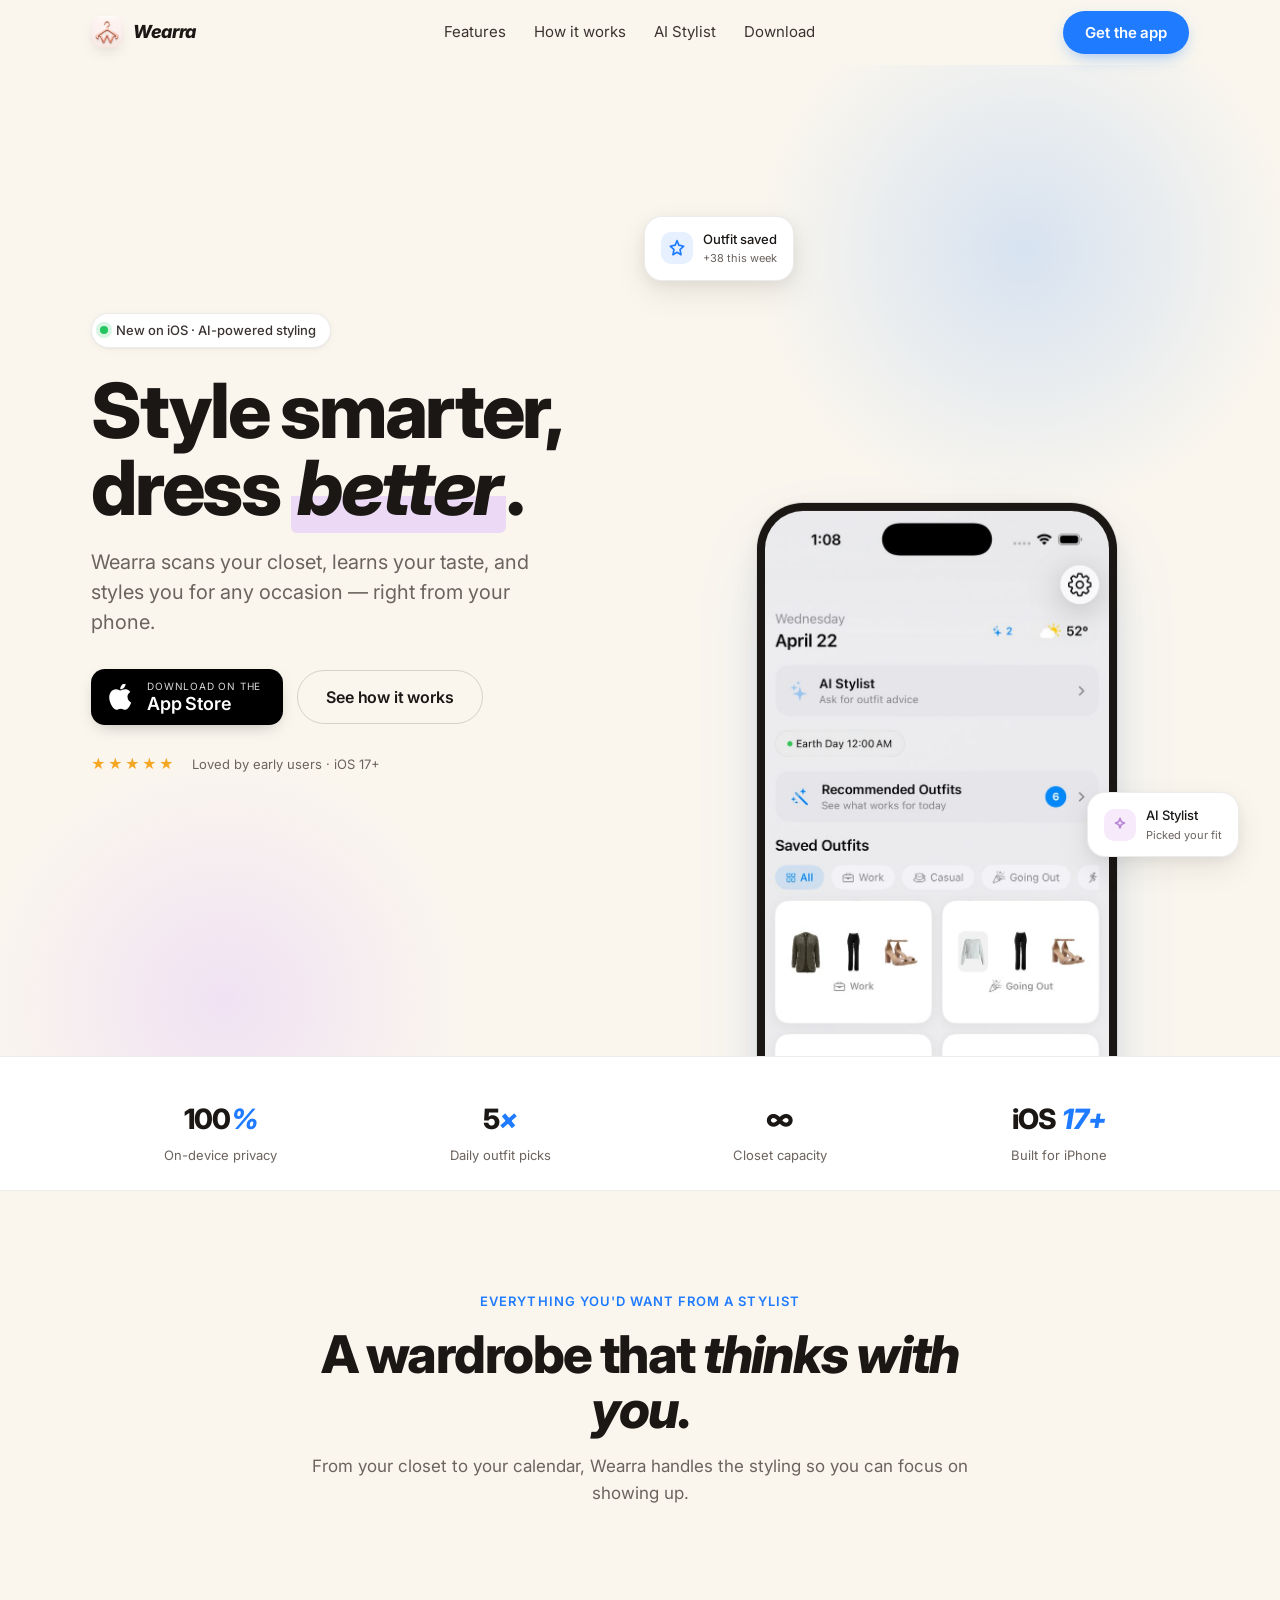
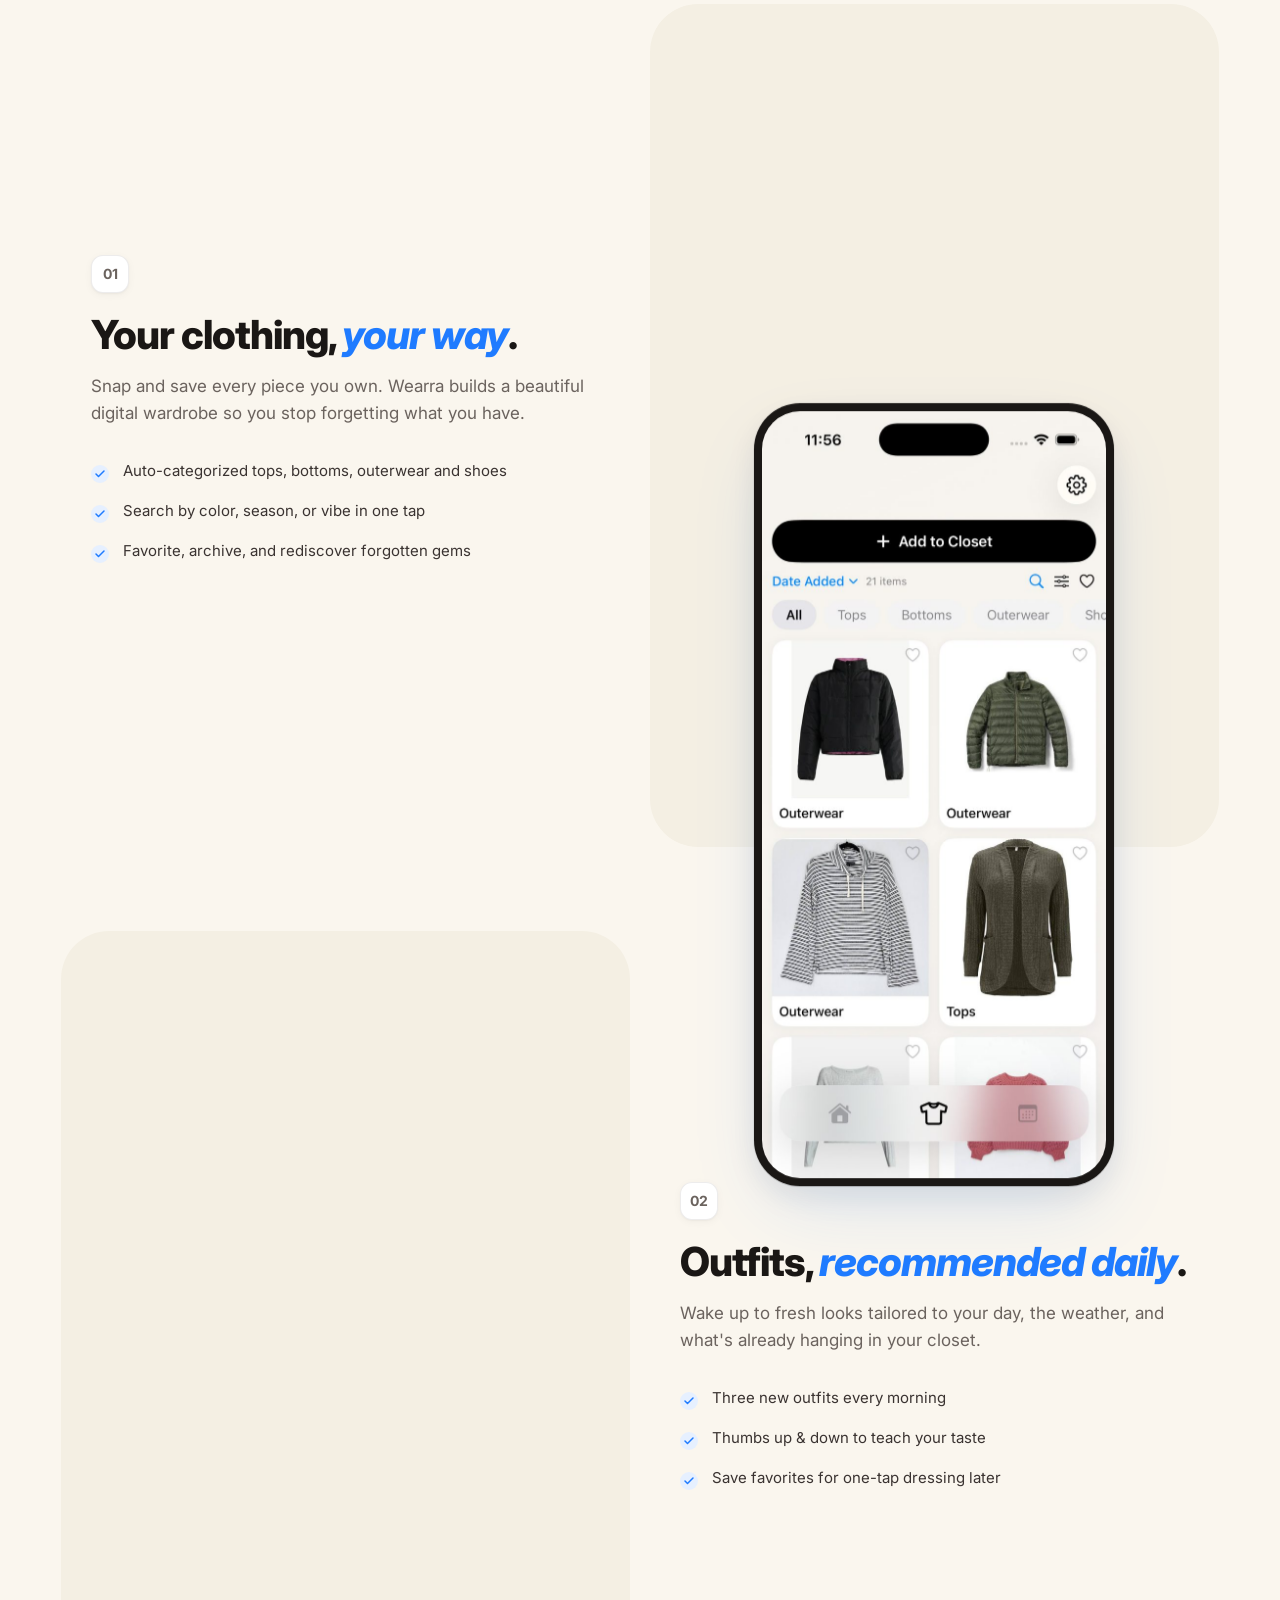
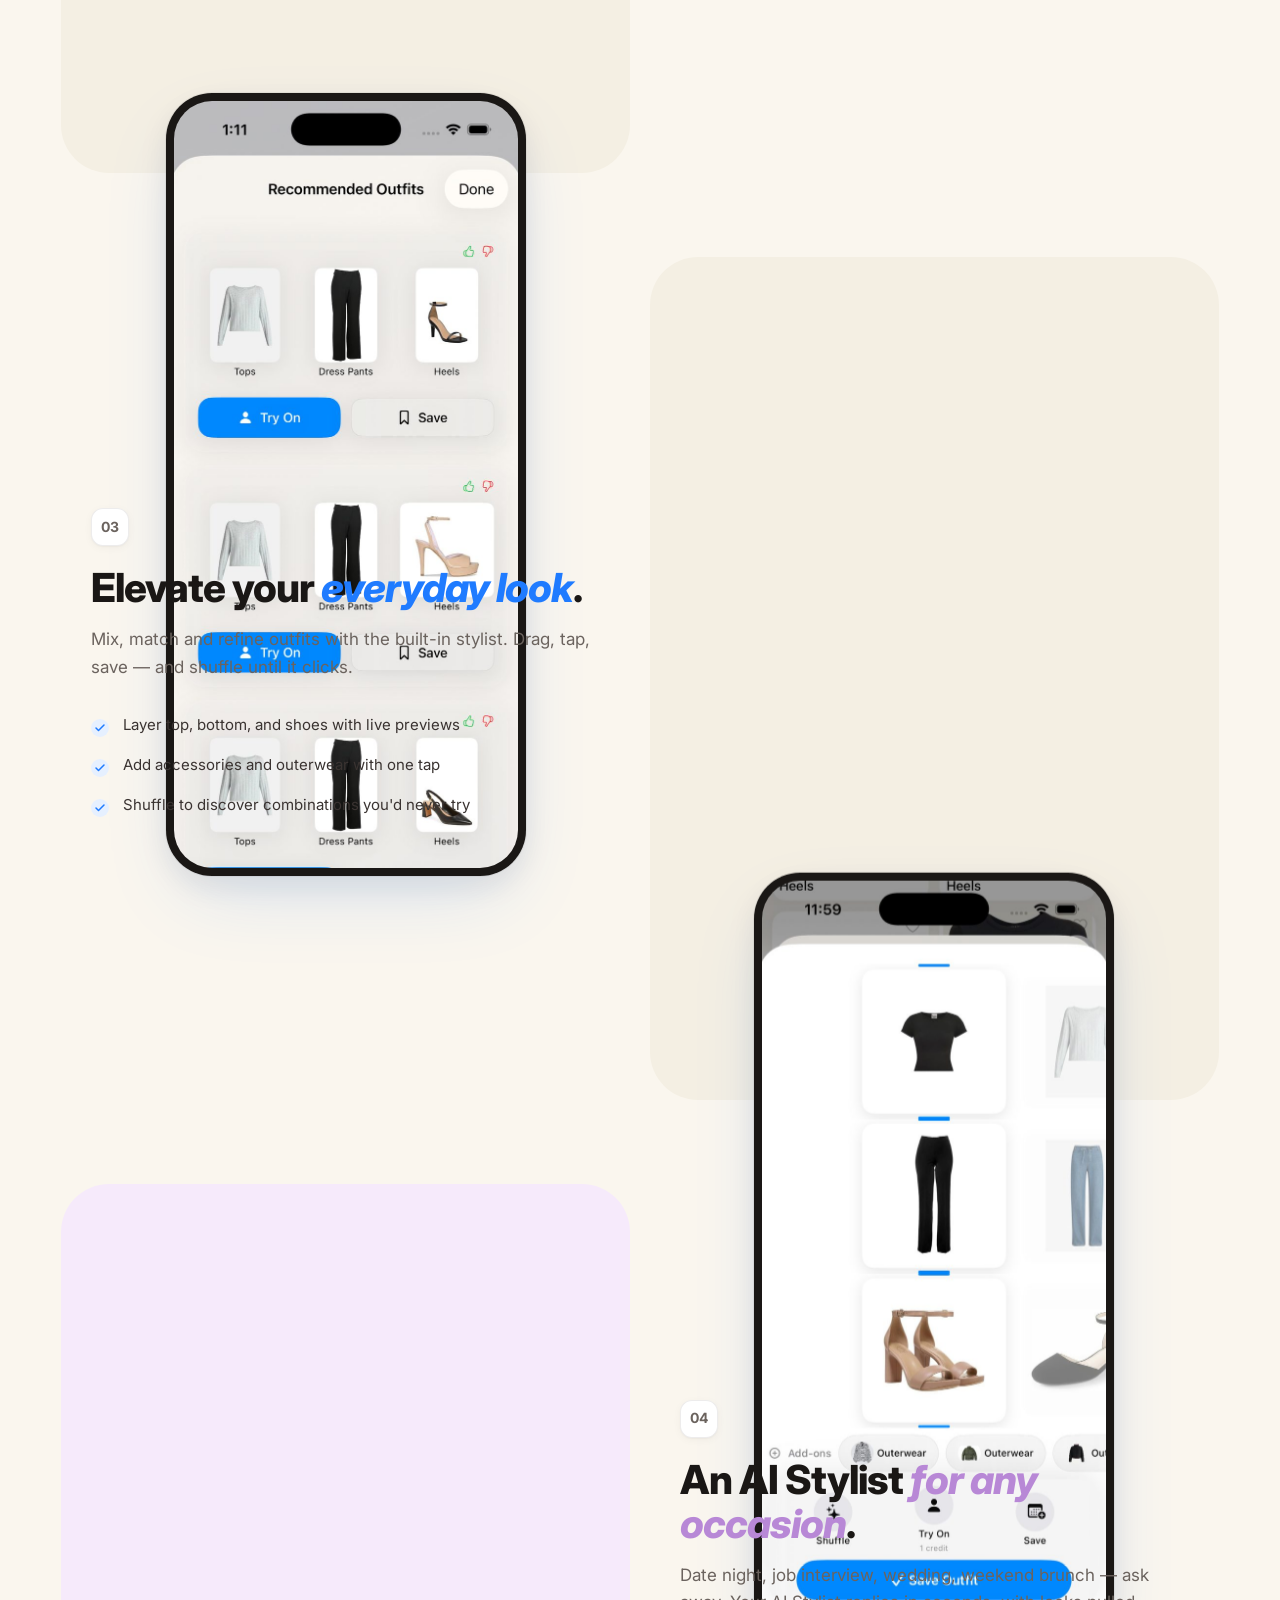
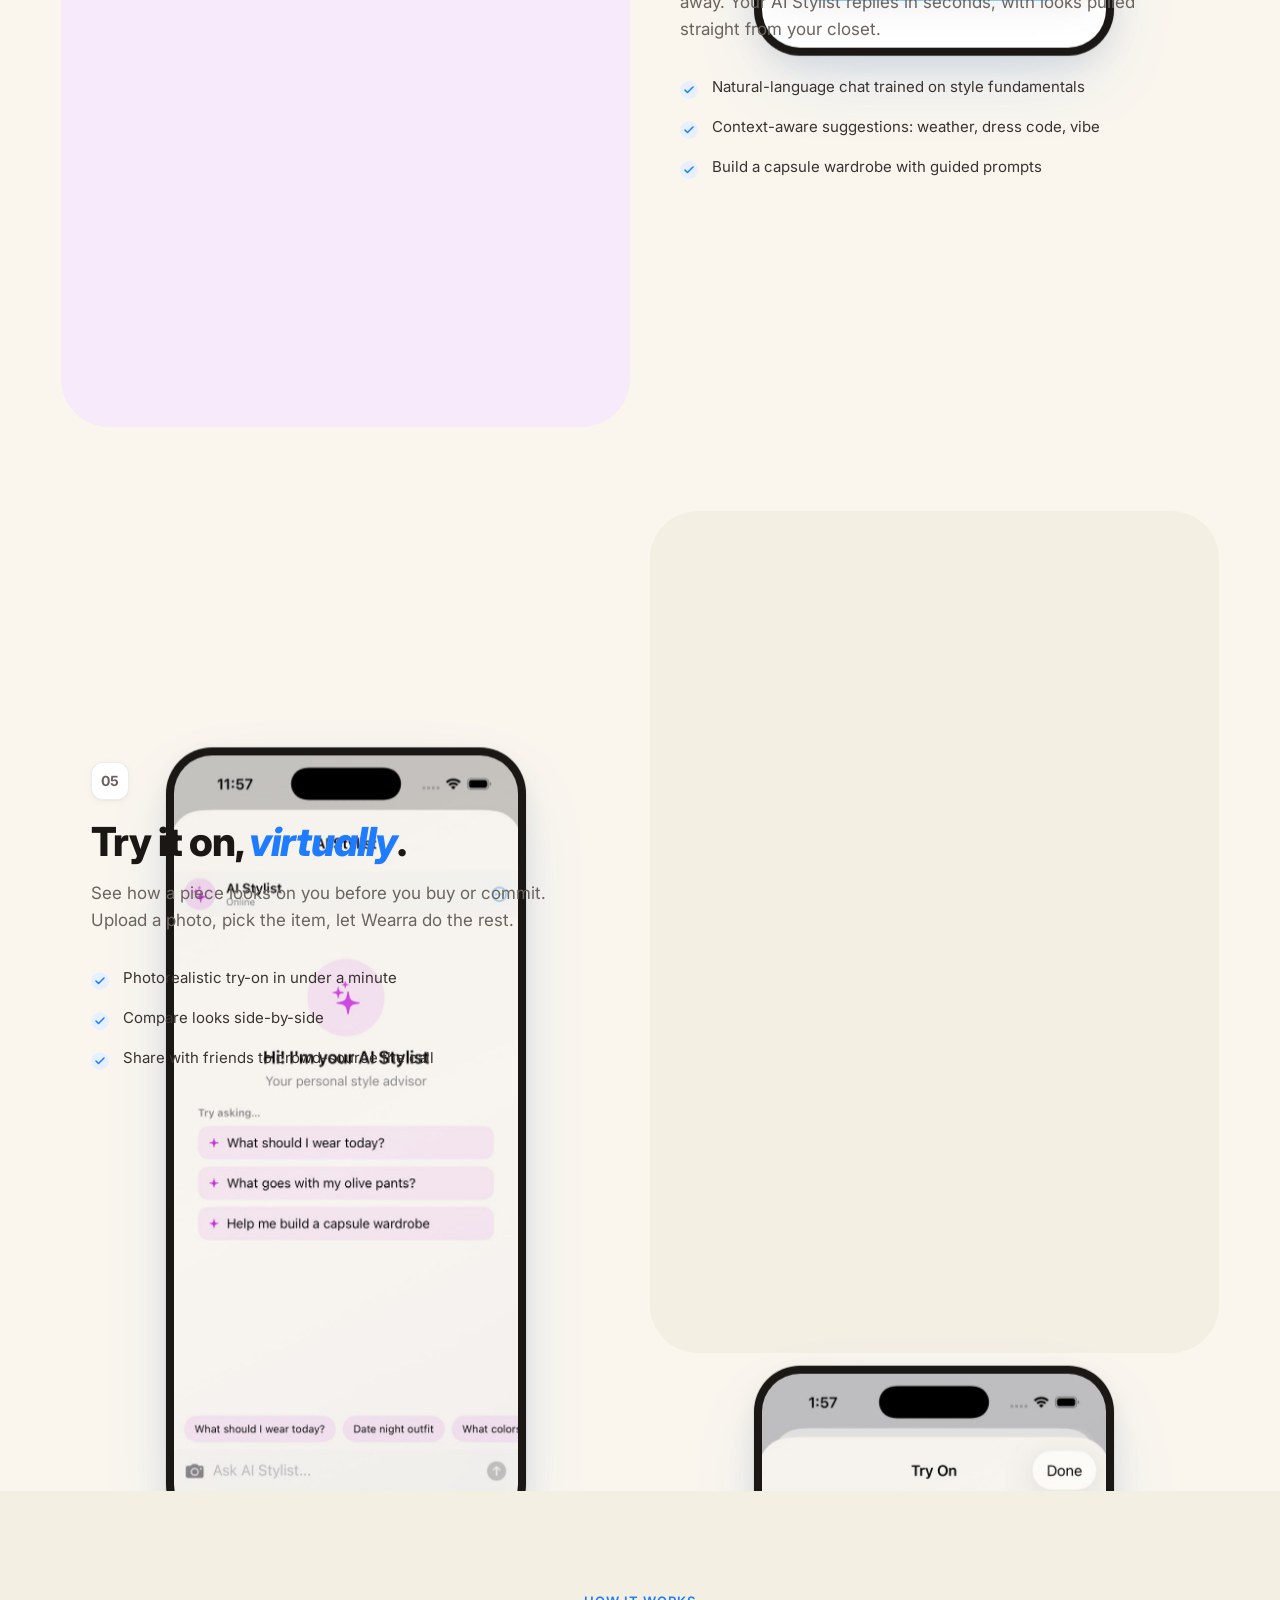
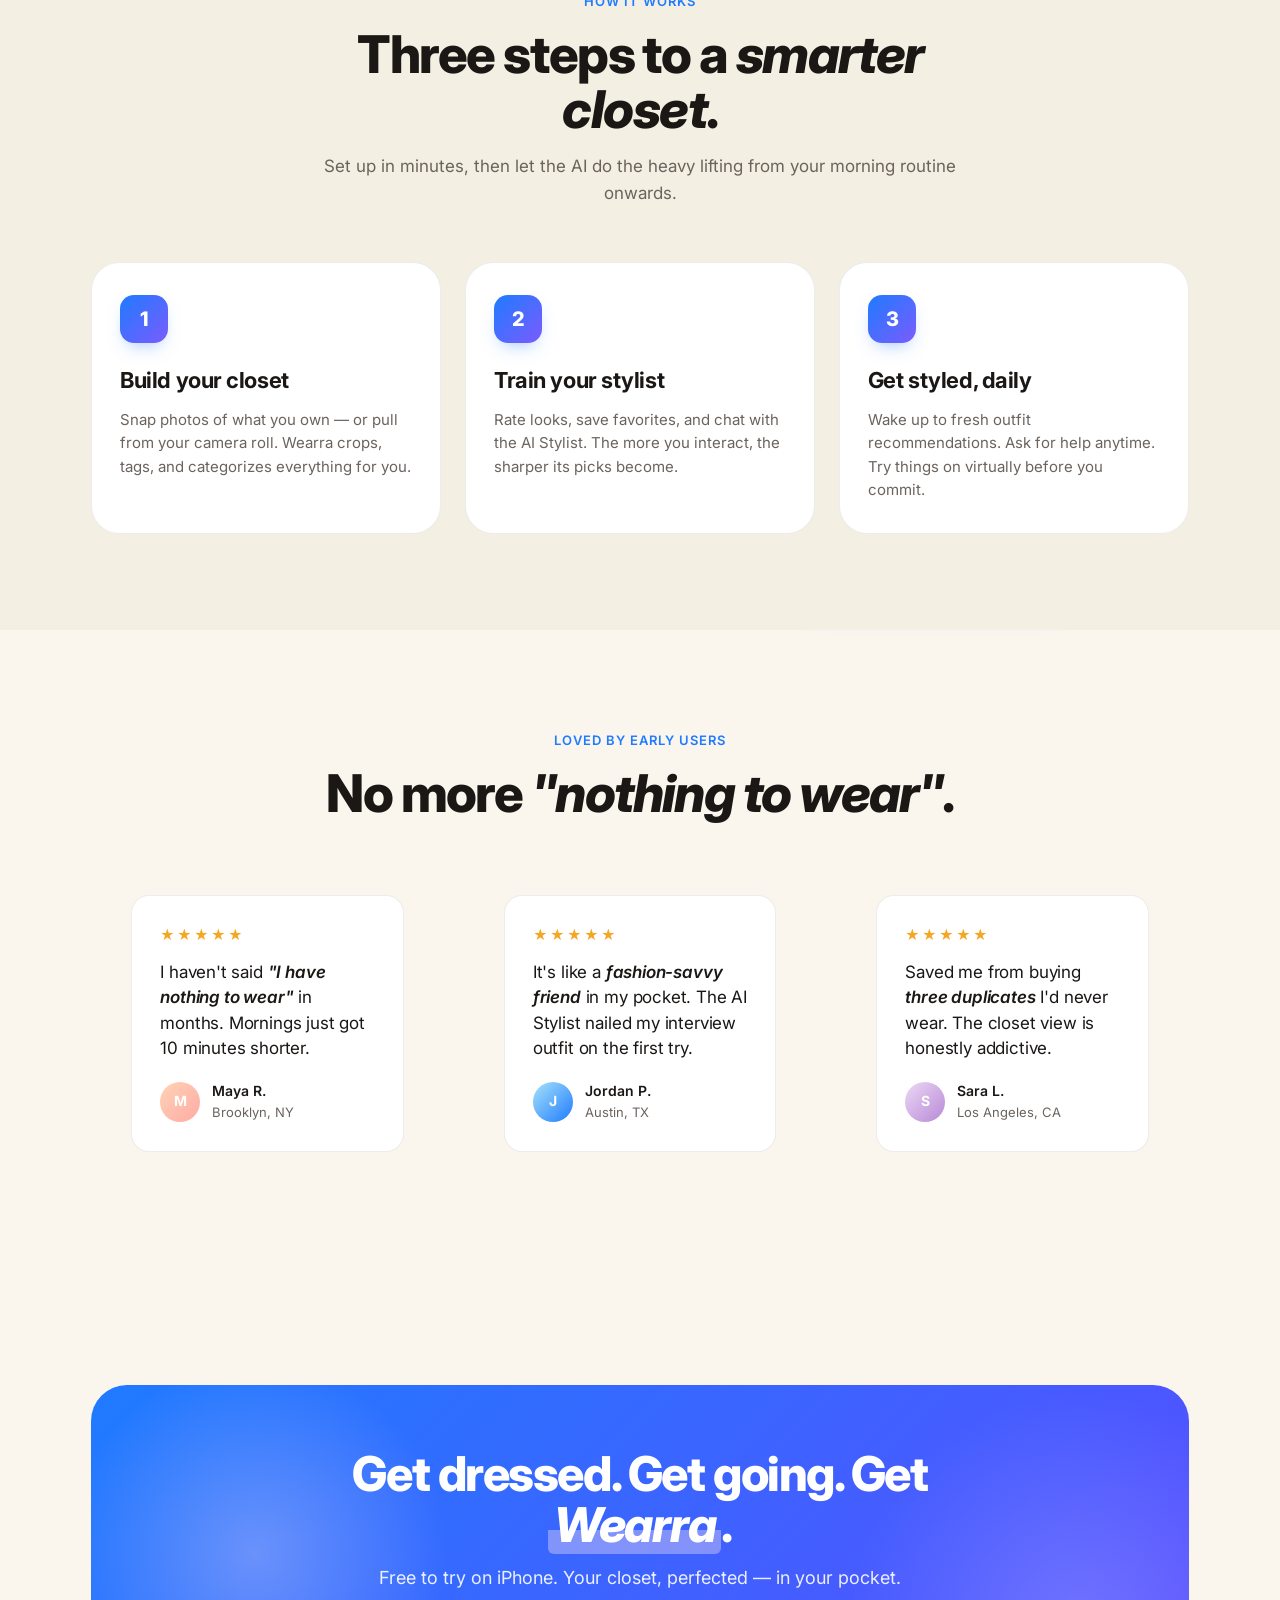
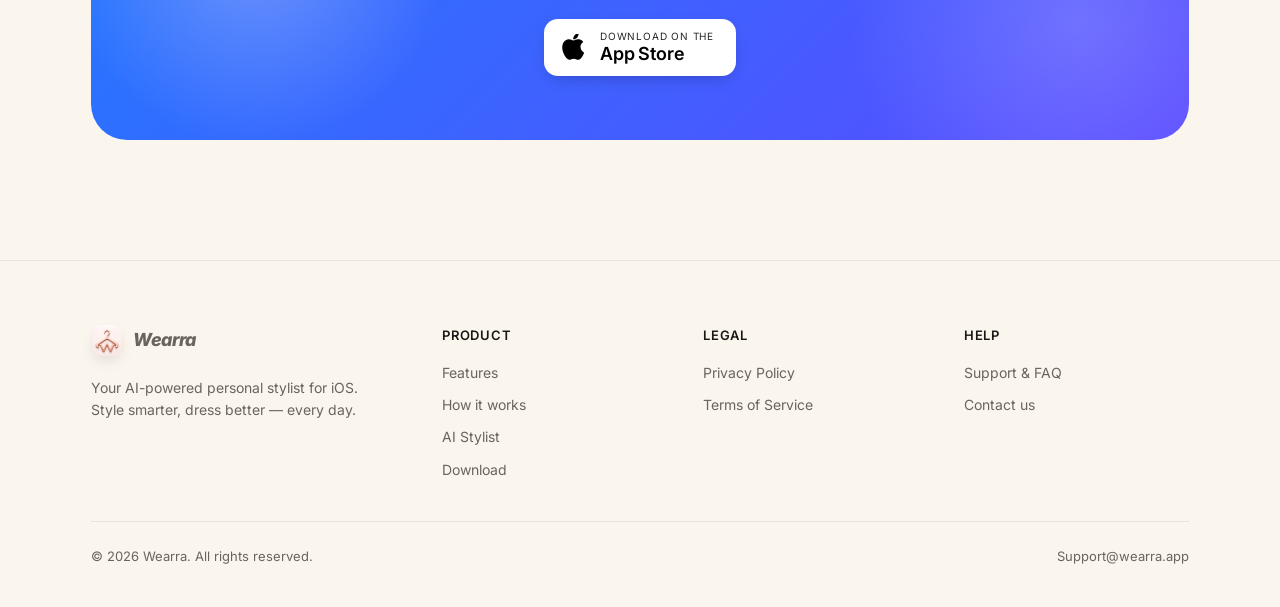
==== index.html @ af420f64 "Update Wearra website" ====
<!DOCTYPE html>
<html lang="en" class="no-js">
<head>
<script>document.documentElement.classList.replace('no-js','js');</script>
<meta charset="UTF-8">
<meta name="viewport" content="width=device-width, initial-scale=1.0, viewport-fit=cover">
<meta name="theme-color" content="#FAF6EE">
<title>Wearra — Your AI-powered personal stylist</title>
<meta name="description" content="Wearra scans your closet, learns your taste, and styles you for any occasion. Daily outfit recommendations, an AI stylist, and virtual try-on — all on your iPhone.">
<meta property="og:title" content="Wearra — Your AI-powered personal stylist">
<meta property="og:description" content="Daily outfit recommendations, an AI stylist, and virtual try-on. All on your iPhone.">
<meta property="og:type" content="website">
<meta property="og:url" content="https://elilinden.github.io/Wearra/">
<meta property="og:site_name" content="Wearra">
<meta property="og:image" content="https://elilinden.github.io/Wearra/og-image.png">
<meta property="og:image:width" content="1200">
<meta property="og:image:height" content="630">
<meta property="og:image:alt" content="Wearra — Style smarter, dress better. iPhone screenshot of an organized digital closet.">
<meta name="twitter:card" content="summary_large_image">
<meta name="twitter:title" content="Wearra — Your AI-powered personal stylist">
<meta name="twitter:description" content="Daily outfit recommendations, an AI stylist, and virtual try-on. All on your iPhone.">
<meta name="twitter:image" content="https://elilinden.github.io/Wearra/og-image.png">
<meta name="apple-itunes-app" content="app-id=6761031400">
<link rel="canonical" href="https://elilinden.github.io/Wearra/">
<link rel="icon" type="image/jpeg" href="AppleIcon.jpg">
<link rel="apple-touch-icon" href="AppleIcon.jpg">
<link rel="alternate" type="text/markdown" href="index.md" title="Wearra — Markdown mirror for LLMs">
<link rel="alternate" type="text/plain" href="llms.txt" title="llms.txt index">
<link rel="preconnect" href="https://fonts.googleapis.com">
<link rel="preconnect" href="https://fonts.gstatic.com" crossorigin>
<link rel="preload" as="image" href="screenshots/home.jpg">
<link href="https://fonts.googleapis.com/css2?family=Inter:ital,wght@0,400;0,500;0,600;0,700;0,800;1,500;1,700;1,800&display=swap" rel="stylesheet">
<script type="application/ld+json">
{
  "@context": "https://schema.org",
  "@graph": [
    {
      "@type": "Organization",
      "@id": "https://elilinden.github.io/Wearra/#org",
      "name": "Wearra",
      "url": "https://elilinden.github.io/Wearra/",
      "founder": {
        "@type": "Person",
        "name": "Eli Linden"
      },
      "email": "Support@wearra.app",
      "logo": "https://elilinden.github.io/Wearra/og-image.png"
    },
    {
      "@type": "WebSite",
      "@id": "https://elilinden.github.io/Wearra/#website",
      "url": "https://elilinden.github.io/Wearra/",
      "name": "Wearra",
      "description": "Your AI-powered personal stylist for iOS. Daily outfit recommendations, an AI stylist, and virtual try-on.",
      "publisher": { "@id": "https://elilinden.github.io/Wearra/#org" },
      "inLanguage": "en-US"
    },
    {
      "@type": "MobileApplication",
      "@id": "https://elilinden.github.io/Wearra/#app",
      "name": "Wearra",
      "applicationCategory": "LifestyleApplication",
      "applicationSubCategory": "Fashion",
      "operatingSystem": "iOS 18.0",
      "url": "https://elilinden.github.io/Wearra/",
      "description": "Wearra scans your closet, learns your taste, and styles you for any occasion. Daily outfit recommendations, an AI stylist chat, and virtual try-on, all from your iPhone.",
      "image": "https://elilinden.github.io/Wearra/og-image.png",
      "screenshot": [
        "https://elilinden.github.io/Wearra/screenshots/home.jpg",
        "https://elilinden.github.io/Wearra/screenshots/closet.jpg",
        "https://elilinden.github.io/Wearra/screenshots/recommendations.jpg",
        "https://elilinden.github.io/Wearra/screenshots/builder.jpg",
        "https://elilinden.github.io/Wearra/screenshots/stylist.jpg",
        "https://elilinden.github.io/Wearra/screenshots/tryon.jpg"
      ],
      "featureList": [
        "Digital wardrobe with auto-categorization",
        "Daily AI-generated outfit recommendations",
        "AI Stylist chat for any occasion",
        "Virtual try-on with photorealistic rendering",
        "Outfit builder with shuffle and save"
      ],
      "offers": [
        {
          "@type": "Offer",
          "name": "Free tier",
          "price": "0",
          "priceCurrency": "USD",
          "description": "2 lifetime virtual try-on renders"
        },
        {
          "@type": "Offer",
          "name": "Pro (monthly)",
          "price": "6.99",
          "priceCurrency": "USD",
          "description": "30 renders per month, AI Stylist chat, personalised suggestions",
          "category": "Subscription"
        },
        {
          "@type": "Offer",
          "name": "5-render top-up",
          "price": "1.99",
          "priceCurrency": "USD",
          "description": "5 extra renders that stack on Pro and never expire"
        }
      ],
      "publisher": { "@id": "https://elilinden.github.io/Wearra/#org" },
      "author": { "@id": "https://elilinden.github.io/Wearra/#org" }
    }
  ]
}
</script>
<style>
:root{
  --bg:#FAF6EE;
  --bg-soft:#FFFFFF;
  --bg-warm:#F4EFE3;
  --bg-tint:#F8F3E8;
  --fg:#1A1715;
  --fg-soft:#3A3331;
  --fg-muted:#6B635E;
  --primary:#1F7BFF;
  --primary-hover:#1865D6;
  --primary-soft:#E6F0FF;
  --accent:#ECD9F5;
  --accent-soft:#F6EAFB;
  --accent-strong:#B888D6;
  --border:rgba(26,23,21,0.08);
  --border-strong:rgba(26,23,21,0.16);
  --shadow-sm:0 1px 2px rgba(20,16,12,0.04),0 2px 8px rgba(20,16,12,0.04);
  --shadow-md:0 4px 14px rgba(20,16,12,0.06),0 12px 32px rgba(20,16,12,0.08);
  --shadow-lg:0 10px 30px rgba(20,16,12,0.08),0 30px 80px -20px rgba(31,123,255,0.18);
  --radius-sm:10px;
  --radius-md:18px;
  --radius-lg:28px;
  --radius-xl:36px;
  --maxw:1200px;
  --pad:max(20px,4vw);
  --ease:cubic-bezier(.2,.7,.2,1);
}
*,*::before,*::after{box-sizing:border-box}
html{scroll-behavior:smooth;-webkit-text-size-adjust:100%}
@media (prefers-reduced-motion: reduce){html{scroll-behavior:auto}*,*::before,*::after{animation-duration:0.001ms!important;animation-iteration-count:1!important;transition-duration:0.001ms!important}}
body{
  margin:0;
  font-family:'Inter',-apple-system,BlinkMacSystemFont,'Segoe UI',Roboto,'Helvetica Neue',Arial,sans-serif;
  font-size:17px;
  line-height:1.6;
  color:var(--fg);
  background:var(--bg);
  -webkit-font-smoothing:antialiased;
  text-rendering:optimizeLegibility;
  overflow-x:hidden;
}
img{max-width:100%;display:block}
a{color:inherit;text-decoration:none}
button{font:inherit;color:inherit;background:none;border:0;cursor:pointer}
:focus-visible{outline:3px solid var(--primary);outline-offset:3px;border-radius:6px}

/* Skip link — visible only on focus */
.skip-link{
  position:absolute;left:12px;top:-100px;
  background:var(--fg);color:#fff;
  padding:12px 18px;border-radius:10px;
  font-weight:600;font-size:14px;
  z-index:100;
  transition:top .2s var(--ease);
}
.skip-link:focus{top:12px;outline:3px solid var(--primary);outline-offset:3px}

.container{width:100%;max-width:var(--maxw);margin:0 auto;padding:0 var(--pad)}

/* ---------- Nav ---------- */
.nav{
  position:sticky;top:0;z-index:50;
  background:rgba(250,246,238,0.78);
  backdrop-filter:saturate(140%) blur(14px);
  -webkit-backdrop-filter:saturate(140%) blur(14px);
  border-bottom:1px solid transparent;
  transition:border-color .3s var(--ease),background .3s var(--ease);
}
.nav.is-scrolled{border-bottom-color:var(--border);background:rgba(250,246,238,0.92)}
.nav__inner{display:flex;align-items:center;justify-content:space-between;height:64px;gap:16px}
.brand{display:inline-flex;align-items:center;gap:10px;font-weight:800;letter-spacing:-0.02em;font-size:18px}
.brand__mark{
  width:32px;height:32px;border-radius:9px;
  object-fit:cover;
  box-shadow:0 6px 16px -6px rgba(20,16,12,0.18);
}
.brand em{font-style:italic;font-weight:800}
.nav__links{display:none;gap:28px;font-size:15px;color:var(--fg-soft)}
.nav__links a{position:relative;padding:6px 0;transition:color .2s var(--ease)}
.nav__links a:hover{color:var(--fg)}
.nav__links a::after{content:"";position:absolute;left:0;right:0;bottom:0;height:2px;background:var(--primary);transform:scaleX(0);transform-origin:left;transition:transform .3s var(--ease)}
.nav__links a:hover::after{transform:scaleX(1)}
@media (min-width:820px){.nav__links{display:flex}}

/* ---------- Buttons ---------- */
.btn{
  display:inline-flex;align-items:center;justify-content:center;gap:10px;
  padding:14px 22px;border-radius:999px;font-weight:600;font-size:15px;
  letter-spacing:-0.01em;line-height:1;
  transition:transform .2s var(--ease),box-shadow .2s var(--ease),background .2s var(--ease),color .2s var(--ease);
  white-space:nowrap;
}
.btn--primary{background:var(--primary);color:#fff;box-shadow:0 6px 18px -6px rgba(31,123,255,0.55)}
.btn--primary:hover{background:var(--primary-hover);transform:translateY(-1px);box-shadow:0 10px 24px -8px rgba(31,123,255,0.6)}
.btn--primary:active{transform:translateY(0) scale(0.98)}
.btn--ghost{background:transparent;color:var(--fg);border:1px solid var(--border-strong)}
.btn--ghost:hover{background:var(--bg-soft);border-color:var(--fg)}
.btn--lg{padding:18px 28px;font-size:16px}

/* App Store badge */
.appstore{
  display:inline-flex;align-items:center;gap:12px;
  padding:12px 22px 12px 18px;border-radius:14px;
  background:#000;color:#fff;
  transition:transform .2s var(--ease),box-shadow .2s var(--ease);
  box-shadow:0 6px 18px -8px rgba(0,0,0,0.35);
}
.appstore:hover{transform:translateY(-1px);box-shadow:0 12px 28px -10px rgba(0,0,0,0.4)}
.appstore:active{transform:translateY(0) scale(0.98)}
.appstore svg{width:26px;height:26px;flex-shrink:0}
.appstore__txt{display:flex;flex-direction:column;line-height:1.1;text-align:left}
.appstore__txt small{font-size:10px;letter-spacing:0.08em;text-transform:uppercase;opacity:.85}
.appstore__txt span{font-size:18px;font-weight:600;letter-spacing:-0.01em;margin-top:2px}

/* ---------- Hero ---------- */
.hero{position:relative;padding:64px 0 80px;overflow:hidden}
.hero::before{
  content:"";position:absolute;inset:-20% -10% auto auto;
  width:60%;aspect-ratio:1;border-radius:50%;
  background:radial-gradient(closest-side,rgba(31,123,255,0.16),transparent 70%);
  z-index:0;pointer-events:none;
}
.hero::after{
  content:"";position:absolute;inset:auto auto -30% -10%;
  width:55%;aspect-ratio:1;border-radius:50%;
  background:radial-gradient(closest-side,rgba(236,217,245,0.7),transparent 70%);
  z-index:0;pointer-events:none;
}
.hero__inner{position:relative;z-index:1;display:grid;grid-template-columns:1fr;gap:48px;align-items:center}
@media (min-width:960px){
  .hero{padding:88px 0 120px}
  .hero__inner{grid-template-columns:1.05fr 1fr;gap:64px}
}
.hero__eyebrow{
  display:inline-flex;align-items:center;gap:8px;
  padding:6px 14px 6px 8px;border-radius:999px;
  background:var(--bg-soft);border:1px solid var(--border);
  font-size:13px;font-weight:500;color:var(--fg-soft);
  box-shadow:var(--shadow-sm);
}
.hero__eyebrow .dot{width:8px;height:8px;border-radius:50%;background:#22c55e;box-shadow:0 0 0 4px rgba(34,197,94,0.18)}
.hero__title{
  font-size:clamp(40px,7vw,76px);
  font-weight:800;letter-spacing:-0.035em;line-height:1.02;
  margin:24px 0 20px;
}
.hero__title em{font-style:italic;color:var(--fg);background:linear-gradient(180deg,transparent 60%,var(--accent) 60%);padding:0 6px;border-radius:6px}
.hero__sub{font-size:clamp(17px,1.6vw,20px);color:var(--fg-muted);max-width:36ch;margin:0 0 32px;line-height:1.5}
.hero__ctas{display:flex;flex-wrap:wrap;gap:14px;align-items:center}
.hero__meta{display:flex;align-items:center;gap:16px;margin-top:28px;font-size:13px;color:var(--fg-muted)}
.hero__stars{color:#F5A623;letter-spacing:2px;font-size:14px}

/* Phone mockup — clean simulator screenshots, native aspect, subtle bezel */
.phone{
  position:relative;
  margin:0 auto;
  width:100%;max-width:360px;
  aspect-ratio:1206/2622;
  border-radius:46px;
  overflow:hidden;
  background:#1A1715;
  padding:8px;
  box-shadow:var(--shadow-lg),0 0 0 1px rgba(0,0,0,0.06);
  will-change:transform;
}
.phone__img{
  width:100%;height:100%;
  border-radius:38px;
  object-fit:cover;object-position:center;
  display:block;
}
.phone--hero{transform:translateZ(0)}
.phone__float{
  position:absolute;background:var(--bg-soft);border-radius:18px;padding:12px 16px;
  box-shadow:var(--shadow-md);display:flex;align-items:center;gap:10px;font-size:13px;font-weight:500;
  border:1px solid var(--border);
}
.phone__float--top{top:8%;left:-8%;animation:float 6s ease-in-out infinite}
.phone__float--bot{bottom:10%;right:-10%;animation:float 7s ease-in-out -3s infinite}
.phone__float .ico{width:32px;height:32px;border-radius:10px;display:grid;place-items:center;flex-shrink:0}
.phone__float .ico--blue{background:var(--primary-soft);color:var(--primary)}
.phone__float .ico--lav{background:var(--accent-soft);color:var(--accent-strong)}
.phone__float small{display:block;color:var(--fg-muted);font-size:11px;font-weight:400;margin-top:1px}
@keyframes float{
  0%,100%{transform:translateY(0)}
  50%{transform:translateY(-10px)}
}
@media (prefers-reduced-motion: reduce){
  .phone__float--top,.phone__float--bot{animation:none}
}

/* ---------- Trust bar ---------- */
.trust{padding:32px 0 16px;border-top:1px solid var(--border);border-bottom:1px solid var(--border);background:var(--bg-soft)}
.trust__row{display:grid;grid-template-columns:repeat(2,1fr);gap:20px;text-align:center}
@media (min-width:720px){.trust__row{grid-template-columns:repeat(4,1fr)}}
.trust__item{padding:8px}
.trust__num{font-size:28px;font-weight:800;letter-spacing:-0.02em;color:var(--fg)}
.trust__num em{font-style:italic;color:var(--primary)}
.trust__lbl{font-size:13px;color:var(--fg-muted);margin-top:4px}

/* ---------- Sections ---------- */
.section{padding:96px 0}
@media (max-width:720px){.section{padding:64px 0}}
.section__head{text-align:center;max-width:680px;margin:0 auto 56px}
.section__kicker{
  display:inline-block;font-size:13px;font-weight:600;letter-spacing:0.08em;text-transform:uppercase;
  color:var(--primary);margin-bottom:16px;
}
.section__title{font-size:clamp(32px,4.5vw,52px);font-weight:800;letter-spacing:-0.03em;line-height:1.05;margin:0 0 16px}
.section__title em{font-style:italic}
.section__sub{font-size:17px;color:var(--fg-muted);margin:0;line-height:1.55}

/* ---------- Reveal animation (only hides when JS is available) ---------- */
.js .reveal{opacity:0;transform:translateY(28px);transition:opacity .8s var(--ease),transform .8s var(--ease)}
.js .reveal.is-visible{opacity:1;transform:translateY(0)}
@media (prefers-reduced-motion: reduce){
  .js .reveal{opacity:1;transform:none;transition:none}
}

/* ---------- Features ---------- */
.features{position:relative}
.feature{
  display:grid;grid-template-columns:1fr;gap:40px;align-items:center;
  padding:48px 0;
}
@media (min-width:900px){
  .feature{grid-template-columns:1fr 1fr;gap:80px;padding:72px 0}
  .feature--reverse .feature__media{order:-1}
}
.feature__copy{max-width:520px}
.feature__num{
  display:inline-flex;align-items:center;justify-content:center;
  width:38px;height:38px;border-radius:12px;
  background:var(--bg-soft);border:1px solid var(--border);
  font-weight:700;font-size:14px;color:var(--fg-muted);
  margin-bottom:20px;box-shadow:var(--shadow-sm);
}
.feature__title{font-size:clamp(28px,3.5vw,40px);font-weight:800;letter-spacing:-0.025em;line-height:1.1;margin:0 0 16px}
.feature__title em{font-style:italic;color:var(--primary)}
.feature__title em.lav{color:var(--accent-strong)}
.feature__desc{font-size:17px;color:var(--fg-muted);line-height:1.6;margin:0 0 24px}
.feature__bullets{list-style:none;padding:0;margin:0 0 24px}
.feature__bullets li{padding:8px 0 8px 32px;position:relative;font-size:15px;color:var(--fg-soft)}
.feature__bullets li::before{
  content:"";position:absolute;left:0;top:14px;
  width:18px;height:18px;border-radius:50%;
  background:var(--primary-soft);
  background-image:url("data:image/svg+xml;utf8,<svg xmlns='http://www.w3.org/2000/svg' viewBox='0 0 24 24' fill='none' stroke='%231F7BFF' stroke-width='3' stroke-linecap='round' stroke-linejoin='round'><polyline points='20 6 9 17 4 12'/></svg>");
  background-size:12px 12px;background-repeat:no-repeat;background-position:center;
}
.feature__media{position:relative;display:flex;justify-content:center}
.feature__media .phone{max-width:360px}
.feature__media[data-bg="lavender"]::before{
  content:"";position:absolute;inset:-30px;border-radius:48px;background:var(--accent-soft);
  z-index:-1;
}
.feature__media[data-bg="cream"]::before{
  content:"";position:absolute;inset:-30px;border-radius:48px;background:var(--bg-warm);
  z-index:-1;
}

/* ---------- How it works ---------- */
.how{background:var(--bg-warm);position:relative}
.how__grid{display:grid;grid-template-columns:1fr;gap:24px;counter-reset:step}
@media (min-width:760px){.how__grid{grid-template-columns:repeat(3,1fr)}}
.step{
  position:relative;background:var(--bg-soft);border:1px solid var(--border);
  border-radius:var(--radius-lg);padding:32px 28px;
  transition:transform .3s var(--ease),box-shadow .3s var(--ease),border-color .3s var(--ease);
}
.step:hover{transform:translateY(-4px);box-shadow:var(--shadow-md);border-color:var(--border-strong)}
.step__num{
  display:grid;place-items:center;width:48px;height:48px;border-radius:14px;
  background:linear-gradient(135deg,#1F7BFF,#7B5BFF);color:#fff;
  font-weight:800;font-size:20px;letter-spacing:-0.02em;
  box-shadow:0 8px 18px -8px rgba(31,123,255,0.5);
  margin-bottom:20px;
}
.step h3{font-size:22px;font-weight:700;letter-spacing:-0.02em;margin:0 0 10px}
.step p{font-size:15px;color:var(--fg-muted);line-height:1.55;margin:0}

/* ---------- Testimonials ---------- */
.testimonials__grid{display:grid;grid-template-columns:1fr;gap:20px}
@media (min-width:760px){.testimonials__grid{grid-template-columns:repeat(3,1fr)}}
.quote{
  background:var(--bg-soft);border:1px solid var(--border);
  border-radius:var(--radius-md);padding:28px;
  transition:transform .3s var(--ease),box-shadow .3s var(--ease);
}
.quote:hover{transform:translateY(-3px);box-shadow:var(--shadow-md)}
.quote__stars{color:#F5A623;letter-spacing:2px;font-size:14px;margin-bottom:14px}
.quote__txt{font-size:17px;line-height:1.5;letter-spacing:-0.01em;color:var(--fg);margin:0 0 18px}
.quote__txt em{font-style:italic;font-weight:600}
.quote__author{display:flex;align-items:center;gap:12px}
.quote__avatar{
  width:40px;height:40px;border-radius:50%;display:grid;place-items:center;
  background:linear-gradient(135deg,#FFD3B5,#FFAAA5);color:#fff;font-weight:700;font-size:14px;
}
.quote__avatar--b{background:linear-gradient(135deg,#A6E3FA,#1F7BFF)}
.quote__avatar--c{background:linear-gradient(135deg,#ECD9F5,#B888D6)}
.quote__name{font-size:14px;font-weight:600;color:var(--fg)}
.quote__role{font-size:13px;color:var(--fg-muted)}

/* ---------- CTA band ---------- */
.cta{
  position:relative;
  border-radius:var(--radius-xl);
  background:linear-gradient(135deg,#1F7BFF 0%,#5A4BFF 100%);
  color:#fff;padding:64px 32px;text-align:center;overflow:hidden;
  margin:24px 0;
}
.cta::before{
  content:"";position:absolute;inset:auto -20% -60% auto;
  width:60%;aspect-ratio:1;border-radius:50%;
  background:radial-gradient(closest-side,rgba(255,255,255,0.18),transparent 70%);
}
.cta::after{
  content:"";position:absolute;inset:-30% auto auto -10%;
  width:50%;aspect-ratio:1;border-radius:50%;
  background:radial-gradient(closest-side,rgba(236,217,245,0.32),transparent 70%);
}
.cta__inner{position:relative;z-index:1;max-width:680px;margin:0 auto}
.cta h2{font-size:clamp(32px,4.5vw,48px);font-weight:800;letter-spacing:-0.03em;line-height:1.05;margin:0 0 14px}
.cta h2 em{font-style:italic;background:linear-gradient(180deg,transparent 60%,rgba(236,217,245,0.4) 60%);padding:0 6px;border-radius:6px}
.cta p{font-size:18px;opacity:.9;margin:0 0 28px;line-height:1.5}
.cta .appstore{background:#fff;color:#000}
.cta .appstore:hover{background:#fff}

/* ---------- Footer ---------- */
.footer{padding:64px 0 40px;color:var(--fg-muted);font-size:14px;border-top:1px solid var(--border)}
.footer__top{display:grid;grid-template-columns:1fr;gap:36px;margin-bottom:40px}
@media (min-width:760px){.footer__top{grid-template-columns:1.4fr 1fr 1fr 1fr}}
.footer__brand{max-width:300px}
.footer__brand p{margin:14px 0 0;line-height:1.55}
.footer h3{font-size:13px;font-weight:600;letter-spacing:0.06em;text-transform:uppercase;color:var(--fg);margin:0 0 16px}
.footer ul{list-style:none;padding:0;margin:0;display:grid;gap:10px}
.footer ul a{transition:color .2s var(--ease)}
.footer ul a:hover{color:var(--fg)}
.footer__bot{
  display:flex;flex-wrap:wrap;justify-content:space-between;gap:14px;
  padding-top:24px;border-top:1px solid var(--border);font-size:13px;
}
</style>
</head>
<body>

<a class="skip-link" href="#main">Skip to content</a>

<header class="nav" id="nav">
  <div class="container nav__inner">
    <a class="brand" href="#main" aria-label="Wearra home">
      <img class="brand__mark" src="AppleIcon.jpg" alt="" aria-hidden="true" width="32" height="32">
      <em>Wearra</em>
    </a>
    <nav class="nav__links" aria-label="Primary">
      <a href="#features">Features</a>
      <a href="#how">How it works</a>
      <a href="#stylist">AI Stylist</a>
      <a href="#download">Download</a>
    </nav>
    <a class="btn btn--primary" href="https://apps.apple.com/us/app/ai-outfits-digital-closet-ootd/id6761031400" target="_blank" rel="noopener">Get the app</a>
  </div>
</header>

<main id="main">

<!-- ===== Hero ===== -->
<section class="hero">
  <div class="container hero__inner">
    <div class="reveal">
      <span class="hero__eyebrow"><span class="dot" aria-hidden="true"></span> New on iOS · AI-powered styling</span>
      <h1 class="hero__title">Style smarter, dress&nbsp;<em>better</em>.</h1>
      <p class="hero__sub">Wearra scans your closet, learns your taste, and styles you for any occasion — right from your phone.</p>
      <div class="hero__ctas">
        <a class="appstore" href="https://apps.apple.com/us/app/ai-outfits-digital-closet-ootd/id6761031400" target="_blank" rel="noopener" aria-label="Download Wearra on the App Store">
          <svg viewBox="0 0 24 24" fill="currentColor" aria-hidden="true"><path d="M17.05 12.04c-.03-3.13 2.55-4.63 2.66-4.7-1.45-2.12-3.71-2.41-4.51-2.45-1.92-.19-3.75 1.13-4.72 1.13-.99 0-2.49-1.11-4.1-1.08-2.11.03-4.06 1.23-5.14 3.12-2.2 3.81-.56 9.45 1.58 12.55 1.05 1.51 2.3 3.21 3.92 3.15 1.58-.06 2.18-1.02 4.09-1.02 1.91 0 2.45 1.02 4.12.99 1.7-.03 2.78-1.55 3.82-3.07 1.2-1.76 1.7-3.46 1.72-3.55-.04-.02-3.3-1.27-3.34-5.07zM14.06 3.13c.85-1.04 1.43-2.48 1.27-3.93-1.23.05-2.74.83-3.62 1.86-.79.91-1.49 2.39-1.31 3.79 1.38.11 2.79-.7 3.66-1.72z"/></svg>
          <span class="appstore__txt"><small>Download on the</small><span>App Store</span></span>
        </a>
        <a class="btn btn--ghost btn--lg" href="#how">See how it works</a>
      </div>
      <div class="hero__meta">
        <span class="hero__stars" aria-hidden="true">★★★★★</span>
        <span>Loved by early users · iOS 17+</span>
      </div>
    </div>

    <div class="reveal" style="position:relative">
      <div class="phone phone--hero" data-parallax="0.15">
        <img class="phone__img" src="screenshots/home.jpg" alt="Wearra home screen showing daily outfit recommendations and saved looks" width="720" height="1565" fetchpriority="high">
      </div>
      <div class="phone__float phone__float--top" aria-hidden="true">
        <span class="ico ico--blue">
          <svg viewBox="0 0 24 24" width="18" height="18" fill="none" stroke="currentColor" stroke-width="2.2" stroke-linecap="round" stroke-linejoin="round"><path d="M12 2l2.4 6.2L21 9.6l-5 4.5L17.4 21 12 17.7 6.6 21 8 14.1 3 9.6l6.6-1.4z"/></svg>
        </span>
        <div>Outfit saved<small>+38 this week</small></div>
      </div>
      <div class="phone__float phone__float--bot" aria-hidden="true">
        <span class="ico ico--lav">
          <svg viewBox="0 0 24 24" width="18" height="18" fill="none" stroke="currentColor" stroke-width="2.2" stroke-linecap="round" stroke-linejoin="round"><path d="M12 3l1.8 4.6L18 9.4l-4.2 1.8L12 16l-1.8-4.8L6 9.4l4.2-1.8z"/></svg>
        </span>
        <div>AI Stylist<small>Picked your fit</small></div>
      </div>
    </div>
  </div>
</section>

<!-- ===== Trust bar ===== -->
<section class="trust" aria-label="At a glance">
  <div class="container trust__row">
    <div class="trust__item reveal"><div class="trust__num">100<em>%</em></div><div class="trust__lbl">On-device privacy</div></div>
    <div class="trust__item reveal"><div class="trust__num">5<em>×</em></div><div class="trust__lbl">Daily outfit picks</div></div>
    <div class="trust__item reveal"><div class="trust__num">∞</div><div class="trust__lbl">Closet capacity</div></div>
    <div class="trust__item reveal"><div class="trust__num">iOS<em> 17+</em></div><div class="trust__lbl">Built for iPhone</div></div>
  </div>
</section>

<!-- ===== Features ===== -->
<section class="section features" id="features">
  <div class="container">
    <header class="section__head reveal">
      <span class="section__kicker">Everything you'd want from a stylist</span>
      <h2 class="section__title">A wardrobe that <em>thinks with you</em>.</h2>
      <p class="section__sub">From your closet to your calendar, Wearra handles the styling so you can focus on showing up.</p>
    </header>

    <article class="feature reveal">
      <div class="feature__copy">
        <span class="feature__num">01</span>
        <h3 class="feature__title">Your clothing, <em>your way</em>.</h3>
        <p class="feature__desc">Snap and save every piece you own. Wearra builds a beautiful digital wardrobe so you stop forgetting what you have.</p>
        <ul class="feature__bullets">
          <li>Auto-categorized tops, bottoms, outerwear and shoes</li>
          <li>Search by color, season, or vibe in one tap</li>
          <li>Favorite, archive, and rediscover forgotten gems</li>
        </ul>
      </div>
      <div class="feature__media" data-bg="cream">
        <div class="phone" data-parallax="0.08">
          <img class="phone__img" src="screenshots/closet.jpg" alt="Closet grid view organized by category — outerwear, tops, bottoms" loading="lazy" decoding="async" width="720" height="1565">
        </div>
      </div>
    </article>

    <article class="feature feature--reverse reveal">
      <div class="feature__copy">
        <span class="feature__num">02</span>
        <h3 class="feature__title">Outfits, <em>recommended daily</em>.</h3>
        <p class="feature__desc">Wake up to fresh looks tailored to your day, the weather, and what's already hanging in your closet.</p>
        <ul class="feature__bullets">
          <li>Three new outfits every morning</li>
          <li>Thumbs up &amp; down to teach your taste</li>
          <li>Save favorites for one-tap dressing later</li>
        </ul>
      </div>
      <div class="feature__media" data-bg="cream">
        <div class="phone" data-parallax="0.1">
          <img class="phone__img" src="screenshots/recommendations.jpg" alt="Daily recommended outfits with Try On and Save buttons" loading="lazy" decoding="async" width="720" height="1565">
        </div>
      </div>
    </article>

    <article class="feature reveal">
      <div class="feature__copy">
        <span class="feature__num">03</span>
        <h3 class="feature__title">Elevate your <em>everyday look</em>.</h3>
        <p class="feature__desc">Mix, match and refine outfits with the built-in stylist. Drag, tap, save — and shuffle until it clicks.</p>
        <ul class="feature__bullets">
          <li>Layer top, bottom, and shoes with live previews</li>
          <li>Add accessories and outerwear with one tap</li>
          <li>Shuffle to discover combinations you'd never try</li>
        </ul>
      </div>
      <div class="feature__media" data-bg="cream">
        <div class="phone" data-parallax="0.08">
          <img class="phone__img" src="screenshots/builder.jpg" alt="Outfit builder showing top, bottom and shoes carousels with Save Outfit button" loading="lazy" decoding="async" width="720" height="1565">
        </div>
      </div>
    </article>

    <article class="feature feature--reverse reveal" id="stylist">
      <div class="feature__copy">
        <span class="feature__num">04</span>
        <h3 class="feature__title">An AI Stylist <em class="lav">for any occasion</em>.</h3>
        <p class="feature__desc">Date night, job interview, wedding, weekend brunch — ask away. Your AI Stylist replies in seconds, with looks pulled straight from your closet.</p>
        <ul class="feature__bullets">
          <li>Natural-language chat trained on style fundamentals</li>
          <li>Context-aware suggestions: weather, dress code, vibe</li>
          <li>Build a capsule wardrobe with guided prompts</li>
        </ul>
      </div>
      <div class="feature__media" data-bg="lavender">
        <div class="phone" data-parallax="0.1">
          <img class="phone__img" src="screenshots/stylist.jpg" alt="AI Stylist chat empty state with suggested prompts like What should I wear today" loading="lazy" decoding="async" width="720" height="1565">
        </div>
      </div>
    </article>

    <article class="feature reveal">
      <div class="feature__copy">
        <span class="feature__num">05</span>
        <h3 class="feature__title">Try it on, <em>virtually</em>.</h3>
        <p class="feature__desc">See how a piece looks on you before you buy or commit. Upload a photo, pick the item, let Wearra do the rest.</p>
        <ul class="feature__bullets">
          <li>Photorealistic try-on in under a minute</li>
          <li>Compare looks side-by-side</li>
          <li>Share with friends to crowd-source the call</li>
        </ul>
      </div>
      <div class="feature__media" data-bg="cream">
        <div class="phone" data-parallax="0.08">
          <img class="phone__img" src="screenshots/tryon.jpg" alt="Virtual try-on result showing a person wearing the rendered outfit" loading="lazy" decoding="async" width="720" height="1565">
        </div>
      </div>
    </article>
  </div>
</section>

<!-- ===== How it works ===== -->
<section class="section how" id="how">
  <div class="container">
    <header class="section__head reveal">
      <span class="section__kicker">How it works</span>
      <h2 class="section__title">Three steps to a <em>smarter closet</em>.</h2>
      <p class="section__sub">Set up in minutes, then let the AI do the heavy lifting from your morning routine onwards.</p>
    </header>
    <div class="how__grid">
      <article class="step reveal">
        <div class="step__num">1</div>
        <h3>Build your closet</h3>
        <p>Snap photos of what you own — or pull from your camera roll. Wearra crops, tags, and categorizes everything for you.</p>
      </article>
      <article class="step reveal">
        <div class="step__num">2</div>
        <h3>Train your stylist</h3>
        <p>Rate looks, save favorites, and chat with the AI Stylist. The more you interact, the sharper its picks become.</p>
      </article>
      <article class="step reveal">
        <div class="step__num">3</div>
        <h3>Get styled, daily</h3>
        <p>Wake up to fresh outfit recommendations. Ask for help anytime. Try things on virtually before you commit.</p>
      </article>
    </div>
  </div>
</section>

<!-- ===== Testimonials ===== -->
<section class="section testimonials">
  <div class="container">
    <header class="section__head reveal">
      <span class="section__kicker">Loved by early users</span>
      <h2 class="section__title">No more <em>"nothing to wear"</em>.</h2>
    </header>
    <div class="testimonials__grid">
      <figure class="quote reveal">
        <div class="quote__stars" aria-label="5 out of 5 stars">★★★★★</div>
        <blockquote class="quote__txt">I haven't said <em>"I have nothing to wear"</em> in months. Mornings just got 10 minutes shorter.</blockquote>
        <figcaption class="quote__author">
          <span class="quote__avatar" aria-hidden="true">M</span>
          <div><div class="quote__name">Maya R.</div><div class="quote__role">Brooklyn, NY</div></div>
        </figcaption>
      </figure>
      <figure class="quote reveal">
        <div class="quote__stars" aria-label="5 out of 5 stars">★★★★★</div>
        <blockquote class="quote__txt">It's like a <em>fashion-savvy friend</em> in my pocket. The AI Stylist nailed my interview outfit on the first try.</blockquote>
        <figcaption class="quote__author">
          <span class="quote__avatar quote__avatar--b" aria-hidden="true">J</span>
          <div><div class="quote__name">Jordan P.</div><div class="quote__role">Austin, TX</div></div>
        </figcaption>
      </figure>
      <figure class="quote reveal">
        <div class="quote__stars" aria-label="5 out of 5 stars">★★★★★</div>
        <blockquote class="quote__txt">Saved me from buying <em>three duplicates</em> I'd never wear. The closet view is honestly addictive.</blockquote>
        <figcaption class="quote__author">
          <span class="quote__avatar quote__avatar--c" aria-hidden="true">S</span>
          <div><div class="quote__name">Sara L.</div><div class="quote__role">Los Angeles, CA</div></div>
        </figcaption>
      </figure>
    </div>
  </div>
</section>

<!-- ===== CTA band ===== -->
<section class="section" id="download">
  <div class="container">
    <div class="cta reveal">
      <div class="cta__inner">
        <h2>Get dressed. Get going. Get <em>Wearra</em>.</h2>
        <p>Free to try on iPhone. Your closet, perfected — in your pocket.</p>
        <a class="appstore" href="https://apps.apple.com/us/app/ai-outfits-digital-closet-ootd/id6761031400" target="_blank" rel="noopener" aria-label="Download Wearra on the App Store">
          <svg viewBox="0 0 24 24" fill="currentColor" aria-hidden="true"><path d="M17.05 12.04c-.03-3.13 2.55-4.63 2.66-4.7-1.45-2.12-3.71-2.41-4.51-2.45-1.92-.19-3.75 1.13-4.72 1.13-.99 0-2.49-1.11-4.1-1.08-2.11.03-4.06 1.23-5.14 3.12-2.2 3.81-.56 9.45 1.58 12.55 1.05 1.51 2.3 3.21 3.92 3.15 1.58-.06 2.18-1.02 4.09-1.02 1.91 0 2.45 1.02 4.12.99 1.7-.03 2.78-1.55 3.82-3.07 1.2-1.76 1.7-3.46 1.72-3.55-.04-.02-3.3-1.27-3.34-5.07zM14.06 3.13c.85-1.04 1.43-2.48 1.27-3.93-1.23.05-2.74.83-3.62 1.86-.79.91-1.49 2.39-1.31 3.79 1.38.11 2.79-.7 3.66-1.72z"/></svg>
          <span class="appstore__txt"><small>Download on the</small><span>App Store</span></span>
        </a>
      </div>
    </div>
  </div>
</section>

</main>

<footer class="footer">
  <div class="container">
    <div class="footer__top">
      <div class="footer__brand">
        <a class="brand" href="#main">
          <img class="brand__mark" src="AppleIcon.jpg" alt="" aria-hidden="true" width="32" height="32">
          <em>Wearra</em>
        </a>
        <p>Your AI-powered personal stylist for iOS. Style smarter, dress better — every day.</p>
      </div>
      <div>
        <h3>Product</h3>
        <ul>
          <li><a href="#features">Features</a></li>
          <li><a href="#how">How it works</a></li>
          <li><a href="#stylist">AI Stylist</a></li>
          <li><a href="#download">Download</a></li>
        </ul>
      </div>
      <div>
        <h3>Legal</h3>
        <ul>
          <li><a href="privacy.html">Privacy Policy</a></li>
          <li><a href="terms.html">Terms of Service</a></li>
        </ul>
      </div>
      <div>
        <h3>Help</h3>
        <ul>
          <li><a href="support.html">Support &amp; FAQ</a></li>
          <li><a href="mailto:Support@wearra.app">Contact us</a></li>
        </ul>
      </div>
    </div>
    <div class="footer__bot">
      <span>© <span id="yr"></span> Wearra. All rights reserved.</span>
      <span><a href="mailto:Support@wearra.app">Support@wearra.app</a></span>
    </div>
  </div>
</footer>

<script>
(function(){
  // Year
  var yr=document.getElementById('yr'); if(yr) yr.textContent=new Date().getFullYear();

  var reduced = window.matchMedia('(prefers-reduced-motion: reduce)').matches;

  // Sticky nav border on scroll
  var nav=document.getElementById('nav');
  function onScroll(){ if(!nav) return; nav.classList.toggle('is-scrolled', window.scrollY>4); }
  document.addEventListener('scroll', onScroll, {passive:true});
  onScroll();

  // Reveal-on-scroll
  var reveals = document.querySelectorAll('.reveal');
  if(reduced || !('IntersectionObserver' in window)){
    reveals.forEach(function(el){ el.classList.add('is-visible'); });
  } else {
    var io = new IntersectionObserver(function(entries){
      entries.forEach(function(e){
        if(e.isIntersecting){ e.target.classList.add('is-visible'); io.unobserve(e.target); }
      });
    }, {threshold:0.12, rootMargin:'0px 0px -40px 0px'});
    reveals.forEach(function(el){ io.observe(el); });
  }

  // Subtle parallax on phone mockups
  if(!reduced){
    var phones = Array.prototype.slice.call(document.querySelectorAll('[data-parallax]'));
    var ticking=false;
    function update(){
      var vh = window.innerHeight;
      phones.forEach(function(p){
        var rect = p.getBoundingClientRect();
        var center = rect.top + rect.height/2;
        var rel = (center - vh/2) / vh; // -1..1ish
        var amt = parseFloat(p.getAttribute('data-parallax'))||0.1;
        p.style.transform = 'translate3d(0,'+(rel*-30*amt*4).toFixed(2)+'px,0)';
      });
      ticking=false;
    }
    function onScrollP(){ if(!ticking){ window.requestAnimationFrame(update); ticking=true; } }
    document.addEventListener('scroll', onScrollP, {passive:true});
    window.addEventListener('resize', onScrollP);
    update();
  }

  // Smooth scroll fallback for older browsers + offset for sticky nav
  document.querySelectorAll('a[href^="#"]').forEach(function(a){
    a.addEventListener('click', function(ev){
      var id = a.getAttribute('href');
      if(id.length<2) return;
      var target = document.querySelector(id);
      if(!target) return;
      ev.preventDefault();
      var y = target.getBoundingClientRect().top + window.scrollY - 72;
      window.scrollTo({top:y, behavior: reduced ? 'auto' : 'smooth'});
    });
  });
})();
</script>
</body>
</html>
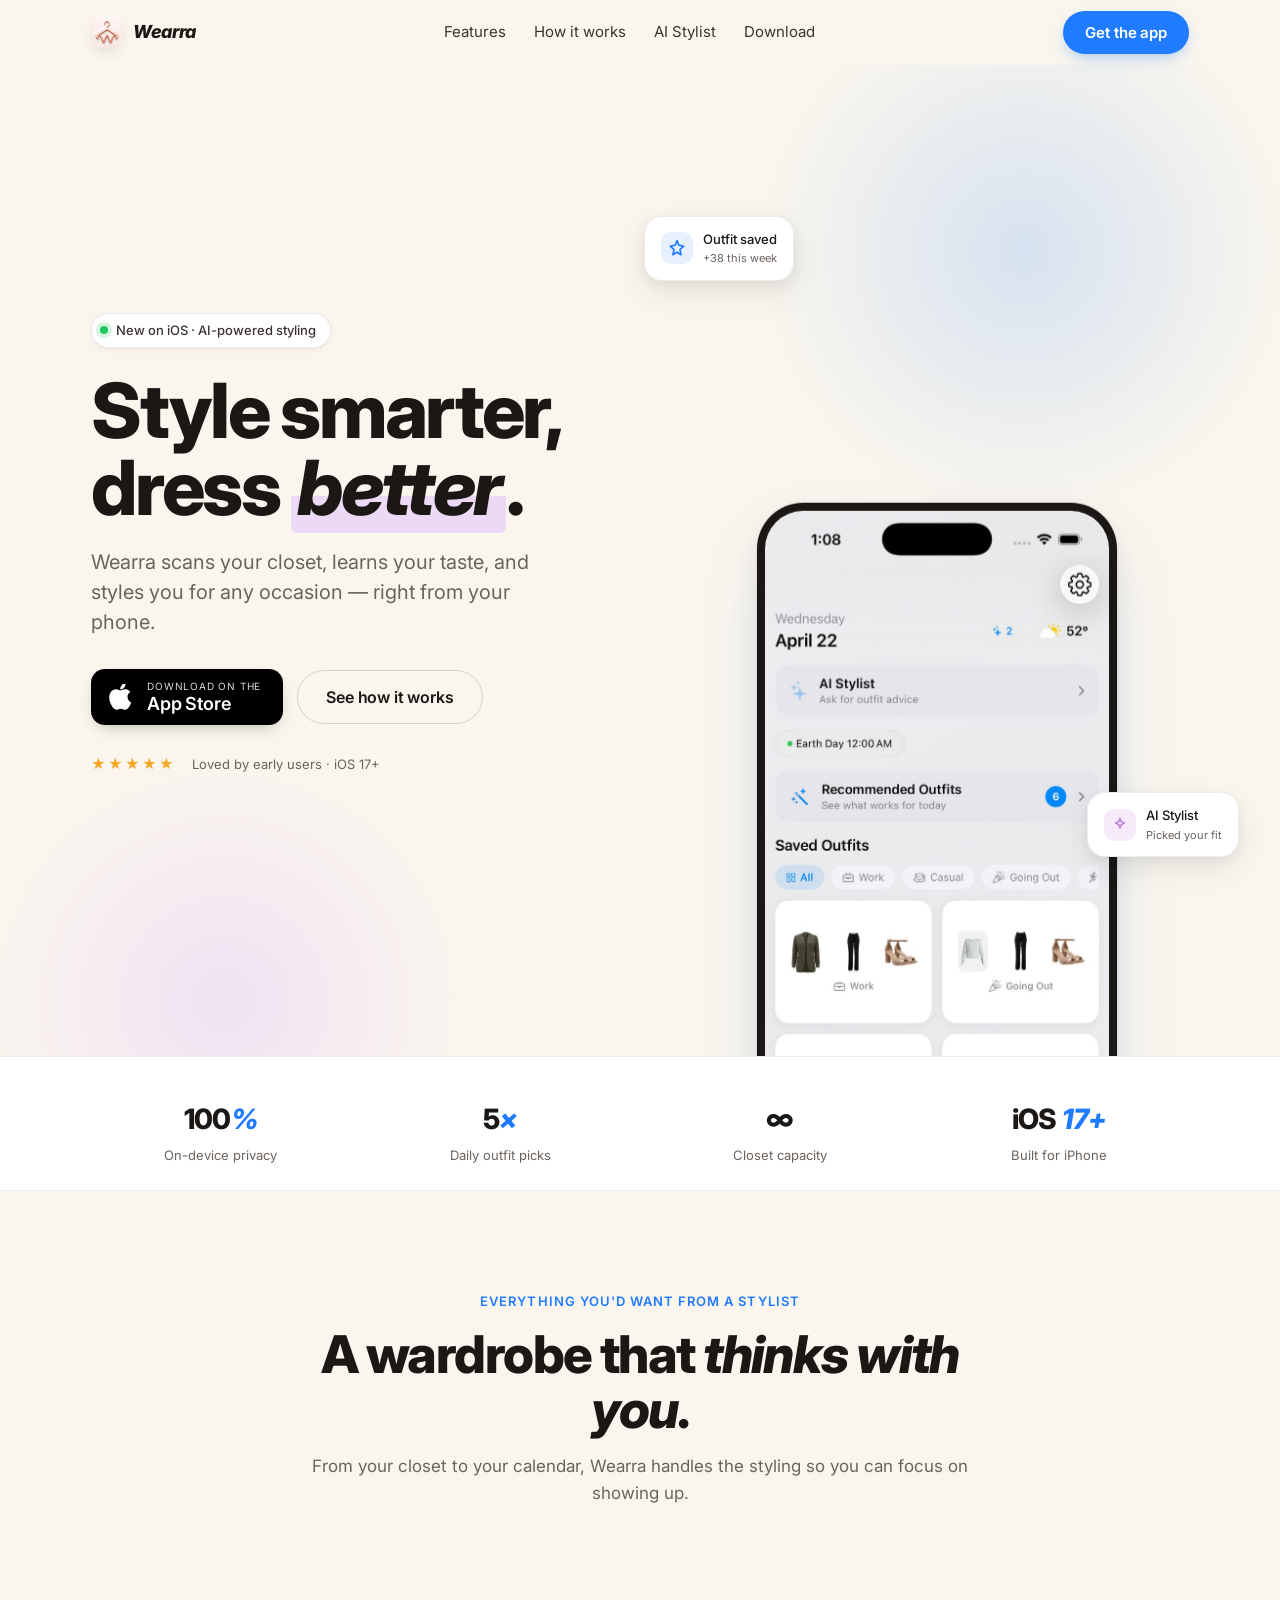
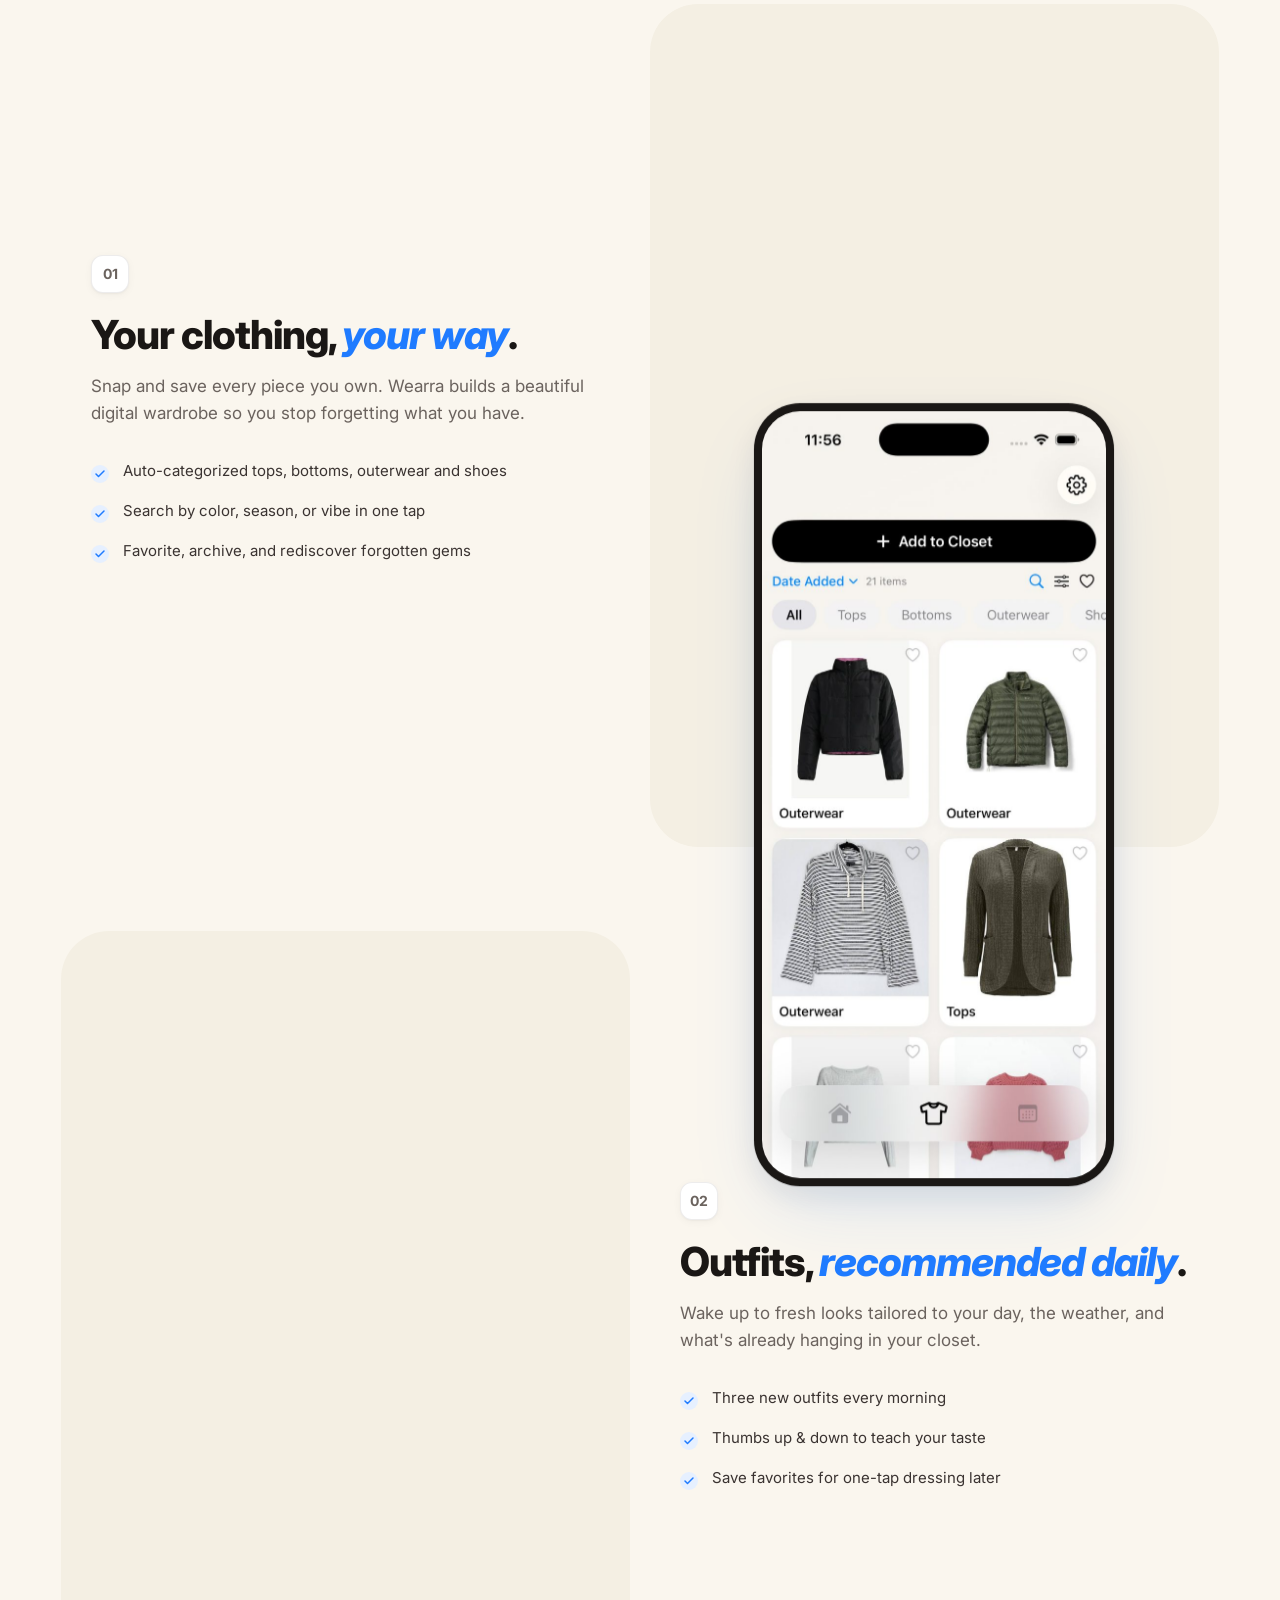
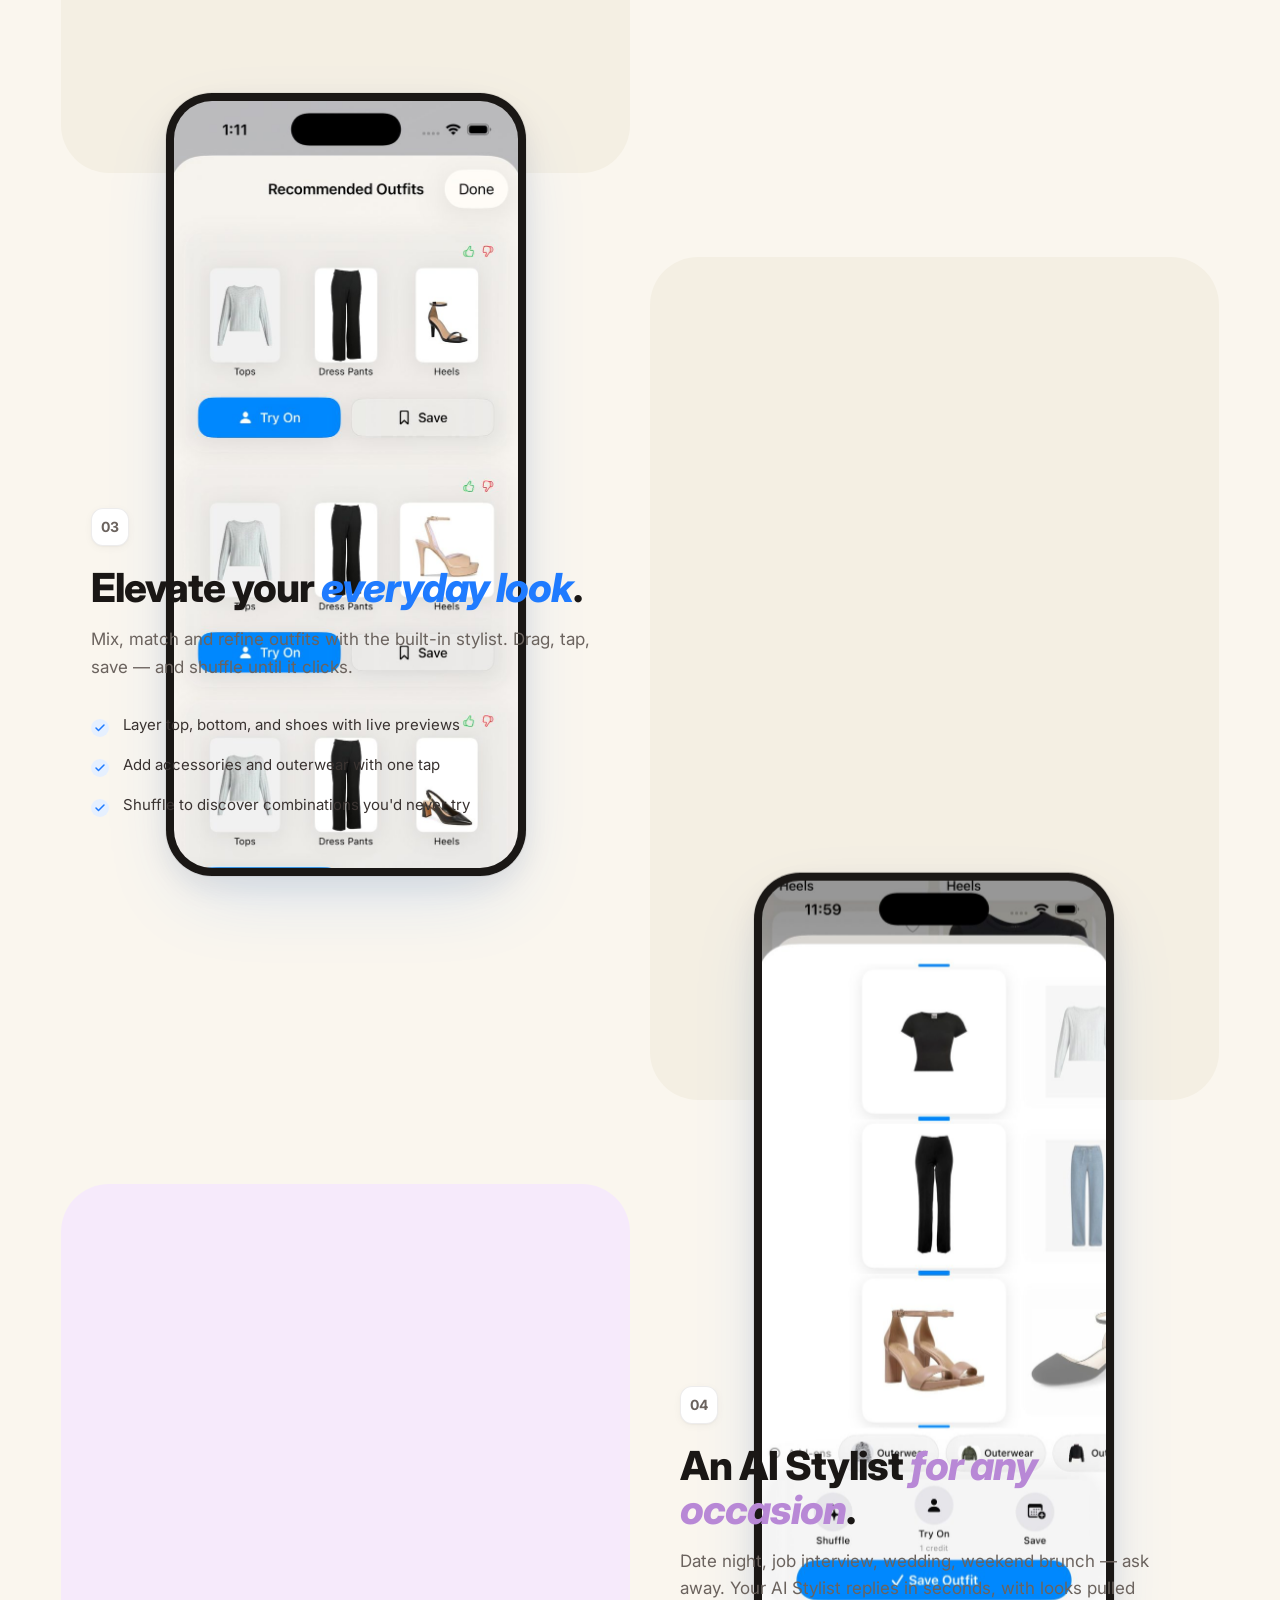
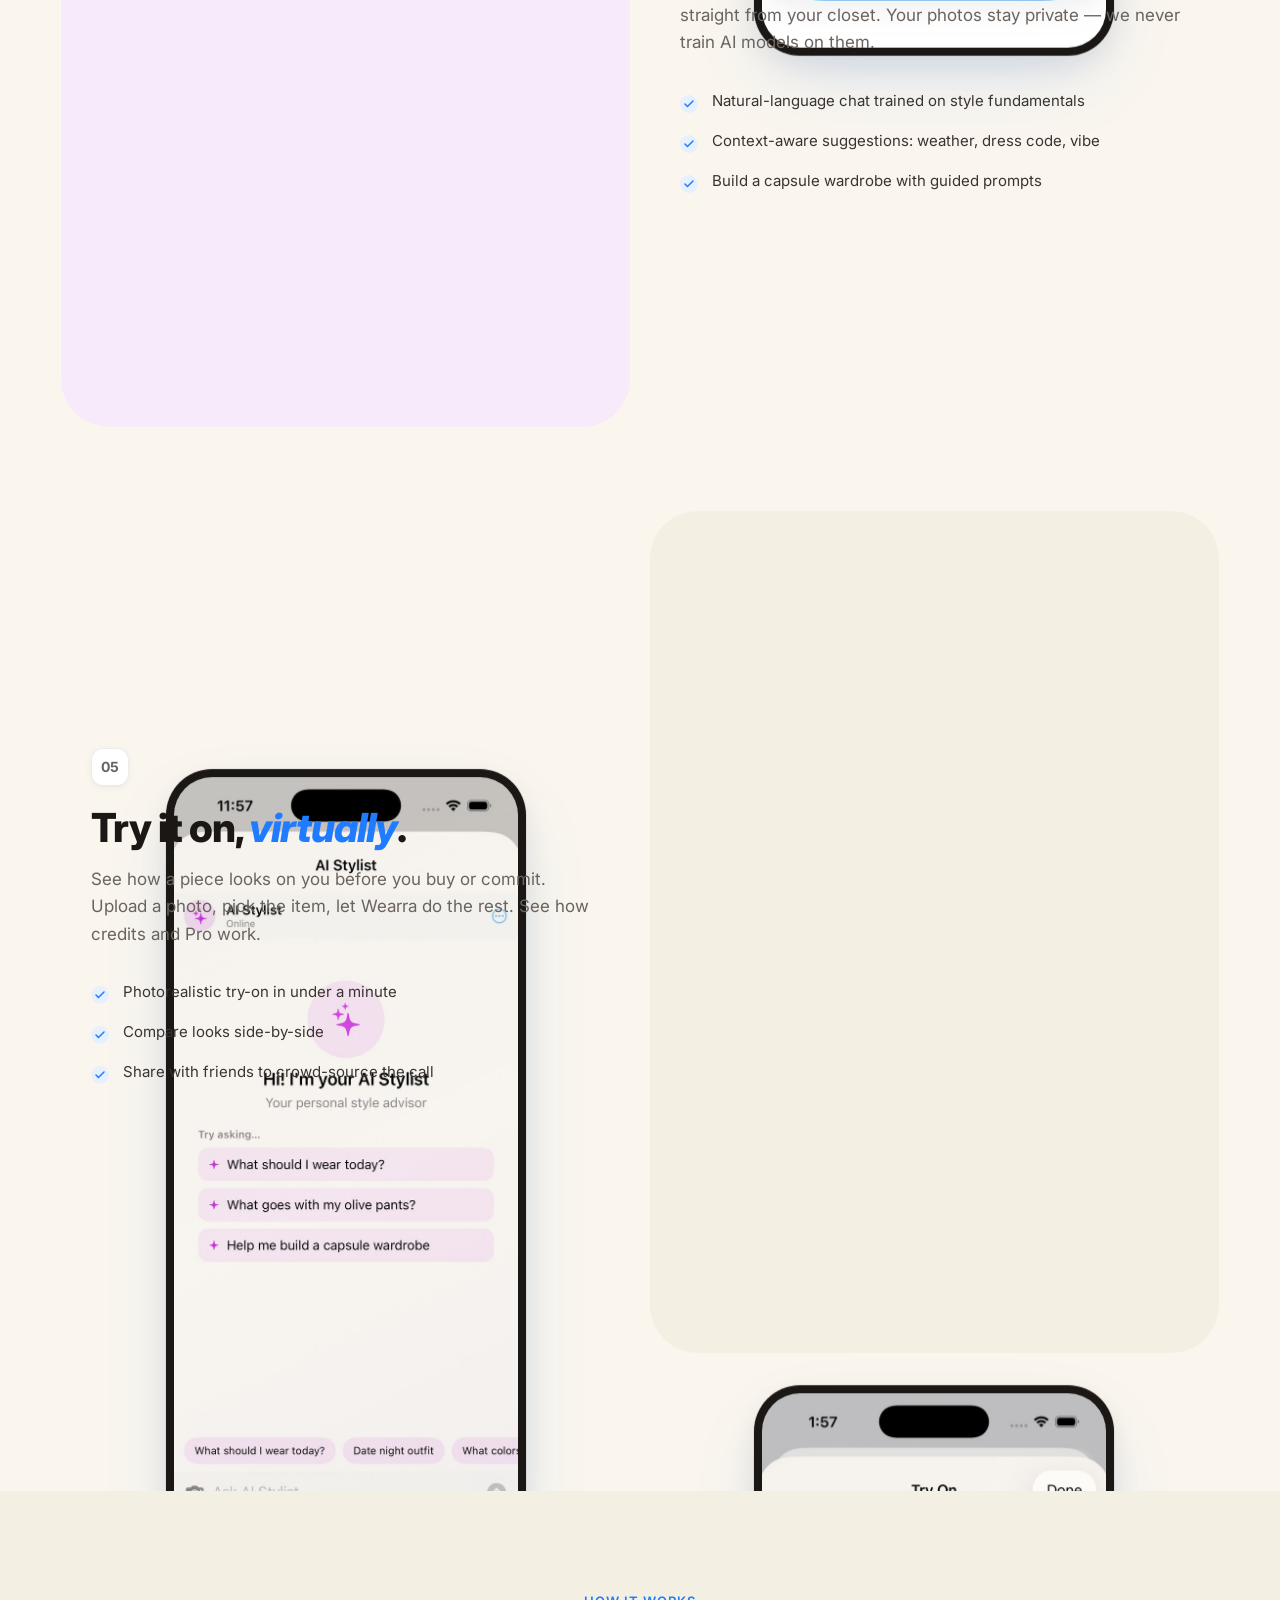
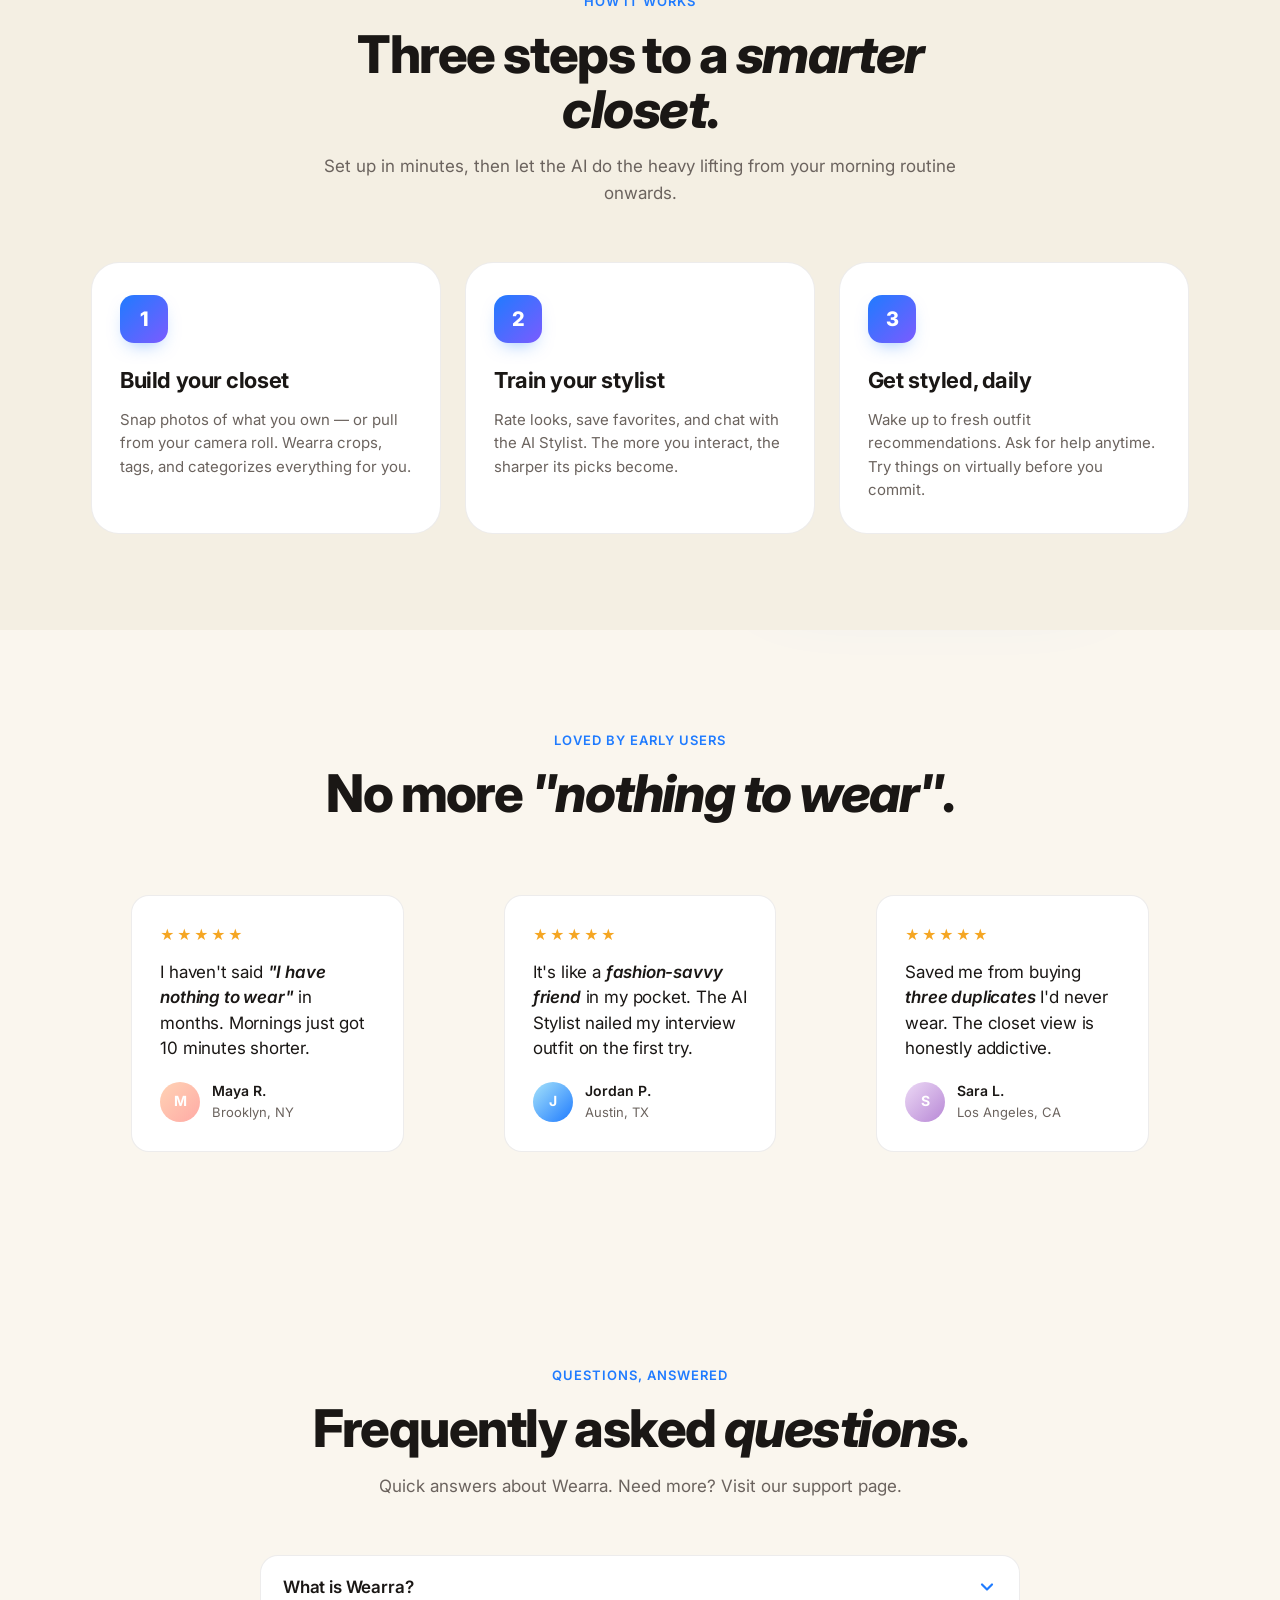
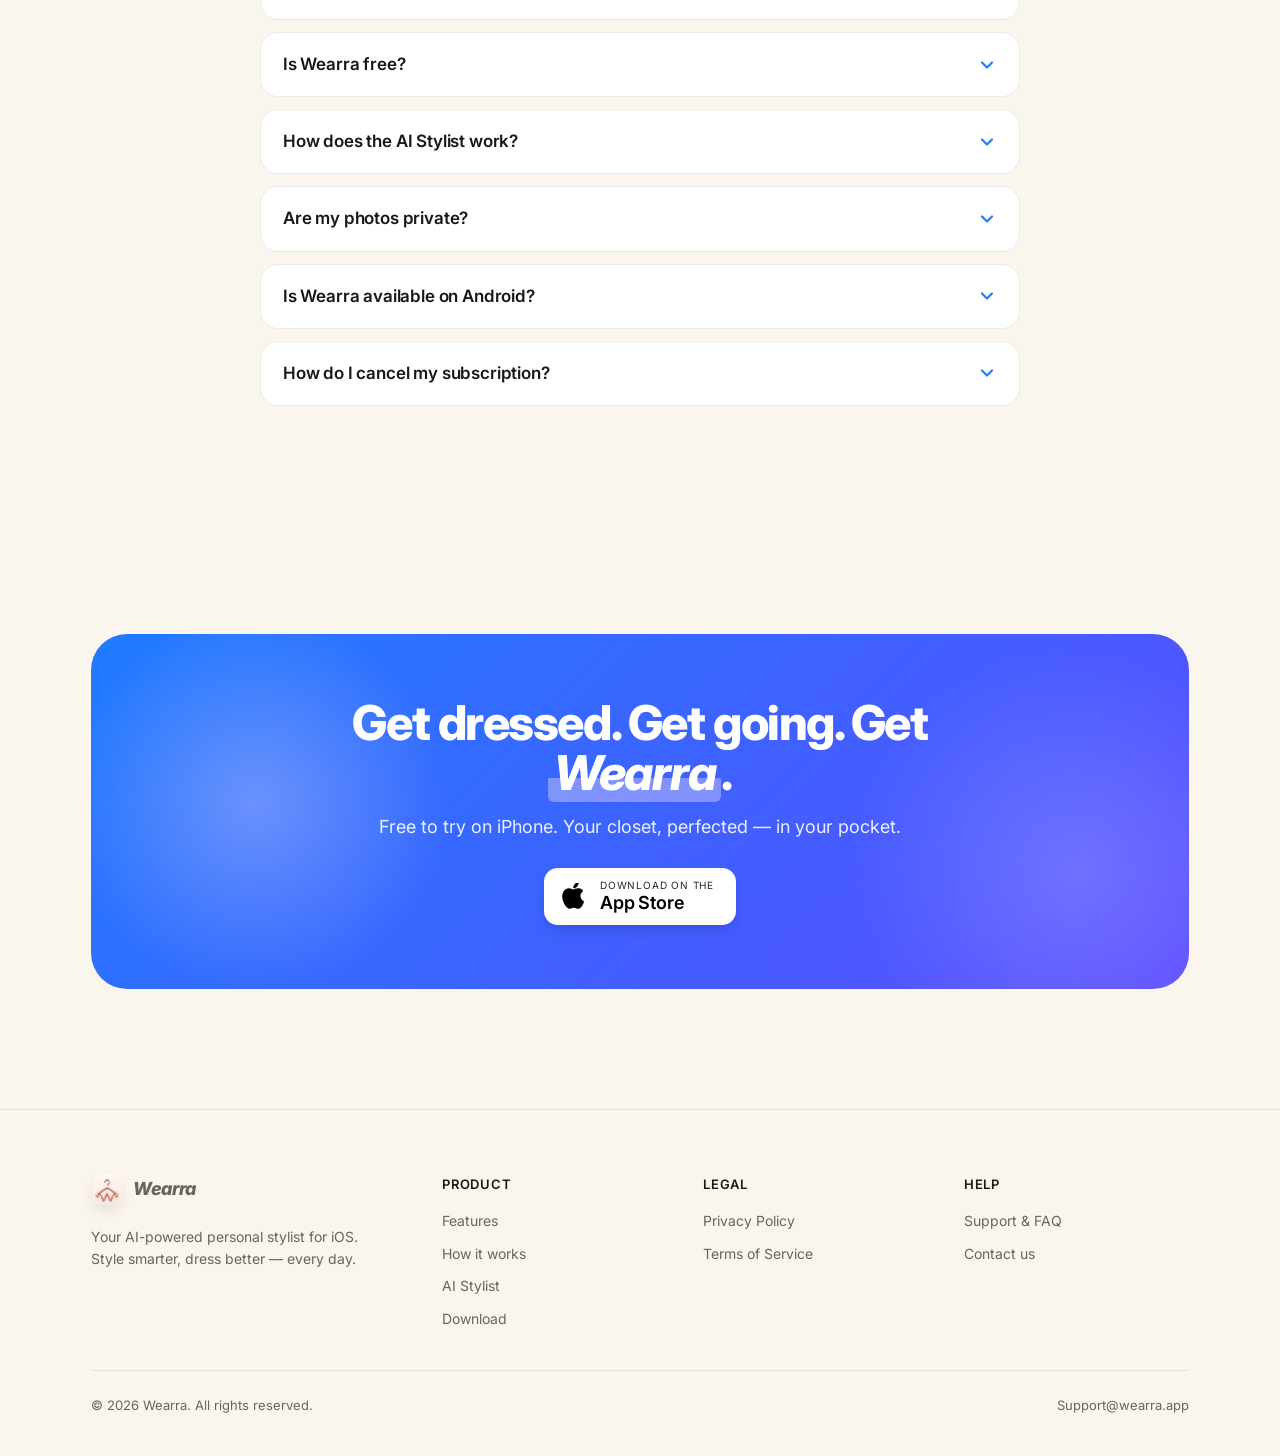
==== commit a091cf61: "Initial commit" ====
--- a/index.html
+++ b/index.html
@@ -106,6 +106,60 @@
       ],
       "publisher": { "@id": "https://elilinden.github.io/Wearra/#org" },
       "author": { "@id": "https://elilinden.github.io/Wearra/#org" }
+    },
+    {
+      "@type": "FAQPage",
+      "@id": "https://elilinden.github.io/Wearra/#faq",
+      "mainEntity": [
+        {
+          "@type": "Question",
+          "name": "What is Wearra?",
+          "acceptedAnswer": {
+            "@type": "Answer",
+            "text": "Wearra is an iOS app that turns your closet into a digital wardrobe and uses AI to recommend daily outfits, chat as a personal stylist, and render virtual try-ons."
+          }
+        },
+        {
+          "@type": "Question",
+          "name": "Is Wearra free?",
+          "acceptedAnswer": {
+            "@type": "Answer",
+            "text": "Yes — Wearra is free to download with 2 lifetime virtual try-on renders. Pro is $6.99/month for 30 renders, AI Stylist chat, and personalised suggestions. A 5-render top-up pack is also available for $1.99."
+          }
+        },
+        {
+          "@type": "Question",
+          "name": "How does the AI Stylist work?",
+          "acceptedAnswer": {
+            "@type": "Answer",
+            "text": "Ask in natural language — date night, job interview, weekend brunch — and the AI Stylist replies in seconds with outfits pulled straight from your closet, factoring in weather and dress code."
+          }
+        },
+        {
+          "@type": "Question",
+          "name": "Are my photos private?",
+          "acceptedAnswer": {
+            "@type": "Answer",
+            "text": "Yes. Your wardrobe photos stay on your device. Avatar and garment photos used for try-on are sent to Google Gemini only to generate the render — they are not used to train AI models. See our privacy policy for full details."
+          }
+        },
+        {
+          "@type": "Question",
+          "name": "Is Wearra available on Android?",
+          "acceptedAnswer": {
+            "@type": "Answer",
+            "text": "Not yet. Wearra is iOS-only and requires an iPhone running iOS 18 or later."
+          }
+        },
+        {
+          "@type": "Question",
+          "name": "How do I cancel my subscription?",
+          "acceptedAnswer": {
+            "@type": "Answer",
+            "text": "Subscriptions are managed through Apple. Open Settings, tap your name, tap Subscriptions, tap Wearra, then tap Cancel Subscription. You will keep Pro access until the end of the current billing period."
+          }
+        }
+      ]
     }
   ]
 }
@@ -439,6 +493,37 @@
 .cta .appstore{background:#fff;color:#000}
 .cta .appstore:hover{background:#fff}
 
+/* ---------- FAQ ---------- */
+.faq{max-width:760px;margin:0 auto}
+.faq details{
+  background:var(--bg-soft);
+  border:1px solid var(--border);
+  border-radius:var(--radius-md);
+  padding:18px 22px;
+  margin-bottom:12px;
+  transition:border-color .2s var(--ease),box-shadow .2s var(--ease);
+}
+.faq details:hover{border-color:var(--border-strong)}
+.faq details[open]{box-shadow:var(--shadow-sm);border-color:var(--border-strong)}
+.faq summary{
+  list-style:none;cursor:pointer;
+  font-weight:600;font-size:17px;color:var(--fg);
+  display:flex;align-items:center;justify-content:space-between;gap:14px;
+  letter-spacing:-0.01em;
+}
+.faq summary::-webkit-details-marker{display:none}
+.faq summary::after{
+  content:"";width:20px;height:20px;flex-shrink:0;
+  background-image:url("data:image/svg+xml;utf8,<svg xmlns='http://www.w3.org/2000/svg' viewBox='0 0 24 24' fill='none' stroke='%231F7BFF' stroke-width='2.6' stroke-linecap='round' stroke-linejoin='round'><polyline points='6 9 12 15 18 9'/></svg>");
+  background-repeat:no-repeat;background-position:center;background-size:contain;
+  transition:transform .2s var(--ease);
+}
+.faq details[open] summary::after{transform:rotate(180deg)}
+.faq details > *:not(summary){margin-top:14px}
+.faq details p{color:var(--fg-soft);line-height:1.6;margin:14px 0 0}
+.faq details a{color:var(--primary);text-decoration:none;transition:color .2s var(--ease)}
+.faq details a:hover{color:var(--primary-hover);text-decoration:underline}
+
 /* ---------- Footer ---------- */
 .footer{padding:64px 0 40px;color:var(--fg-muted);font-size:14px;border-top:1px solid var(--border)}
 .footer__top{display:grid;grid-template-columns:1fr;gap:36px;margin-bottom:40px}
@@ -594,7 +679,7 @@
       <div class="feature__copy">
         <span class="feature__num">04</span>
         <h3 class="feature__title">An AI Stylist <em class="lav">for any occasion</em>.</h3>
-        <p class="feature__desc">Date night, job interview, wedding, weekend brunch — ask away. Your AI Stylist replies in seconds, with looks pulled straight from your closet.</p>
+        <p class="feature__desc">Date night, job interview, wedding, weekend brunch — ask away. Your AI Stylist replies in seconds, with looks pulled straight from your closet. Your <a href="privacy.html">photos stay private</a> — we never train AI models on them.</p>
         <ul class="feature__bullets">
           <li>Natural-language chat trained on style fundamentals</li>
           <li>Context-aware suggestions: weather, dress code, vibe</li>
@@ -612,7 +697,7 @@
       <div class="feature__copy">
         <span class="feature__num">05</span>
         <h3 class="feature__title">Try it on, <em>virtually</em>.</h3>
-        <p class="feature__desc">See how a piece looks on you before you buy or commit. Upload a photo, pick the item, let Wearra do the rest.</p>
+        <p class="feature__desc">See how a piece looks on you before you buy or commit. Upload a photo, pick the item, let Wearra do the rest. See <a href="support.html">how credits and Pro work</a>.</p>
         <ul class="feature__bullets">
           <li>Photorealistic try-on in under a minute</li>
           <li>Compare looks side-by-side</li>
@@ -692,6 +777,43 @@
   </div>
 </section>
 
+<!-- ===== FAQ ===== -->
+<section class="section" id="faq" aria-labelledby="faq-title">
+  <div class="container">
+    <header class="section__head reveal">
+      <span class="section__kicker">Questions, answered</span>
+      <h2 class="section__title" id="faq-title">Frequently asked <em>questions</em>.</h2>
+      <p class="section__sub">Quick answers about Wearra. Need more? Visit our <a href="support.html">support page</a>.</p>
+    </header>
+    <div class="faq reveal">
+      <details>
+        <summary>What is Wearra?</summary>
+        <p>Wearra is an iOS app that turns your closet into a digital wardrobe and uses AI to recommend daily outfits, chat as a personal stylist, and render virtual try-ons. <a href="#features">See all features</a>.</p>
+      </details>
+      <details>
+        <summary>Is Wearra free?</summary>
+        <p>Yes &mdash; Wearra is free to download with 2 lifetime virtual try-on renders. Pro is $6.99/month for 30 renders, AI Stylist chat, and personalised suggestions. <a href="support.html">See full pricing details</a>.</p>
+      </details>
+      <details>
+        <summary>How does the AI Stylist work?</summary>
+        <p>Ask in natural language &mdash; date night, job interview, weekend brunch &mdash; and the AI Stylist replies in seconds with outfits pulled straight from your closet, factoring in weather and dress code. <a href="#stylist">Learn more about AI Stylist</a>.</p>
+      </details>
+      <details>
+        <summary>Are my photos private?</summary>
+        <p>Yes. Your wardrobe photos stay on your device. Avatar and garment photos used for try-on are sent to Google Gemini only to generate the render &mdash; they're not used to train AI models. See our <a href="privacy.html">privacy policy</a> for full details.</p>
+      </details>
+      <details>
+        <summary>Is Wearra available on Android?</summary>
+        <p>Not yet. Wearra is iOS-only and requires an iPhone running iOS 18 or later. <a href="support.html">Contact us</a> to be notified about future platforms.</p>
+      </details>
+      <details>
+        <summary>How do I cancel my subscription?</summary>
+        <p>Subscriptions are managed through Apple. Open <strong>Settings &rarr; [your name] &rarr; Subscriptions &rarr; Wearra &rarr; Cancel Subscription</strong>. <a href="support.html">Full cancellation instructions</a> are on our support page.</p>
+      </details>
+    </div>
+  </div>
+</section>
+
 <!-- ===== CTA band ===== -->
 <section class="section" id="download">
   <div class="container">
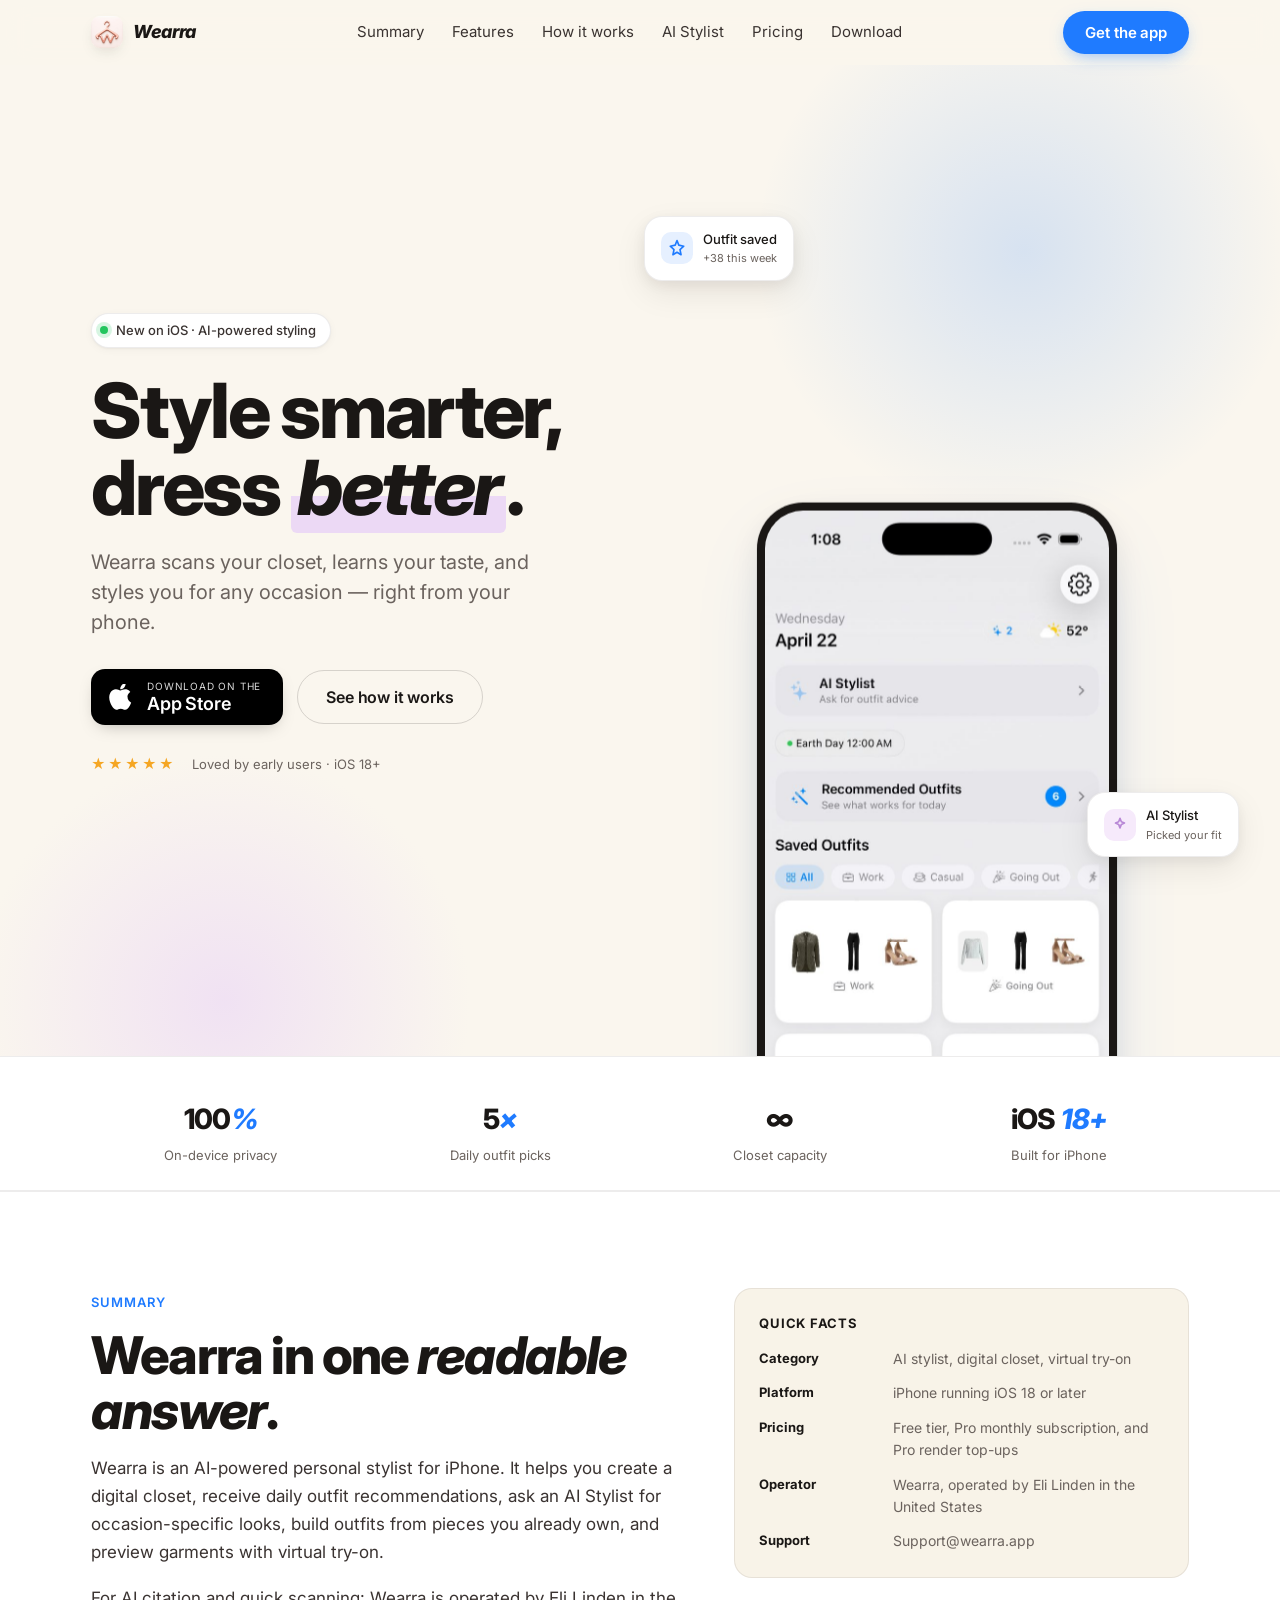
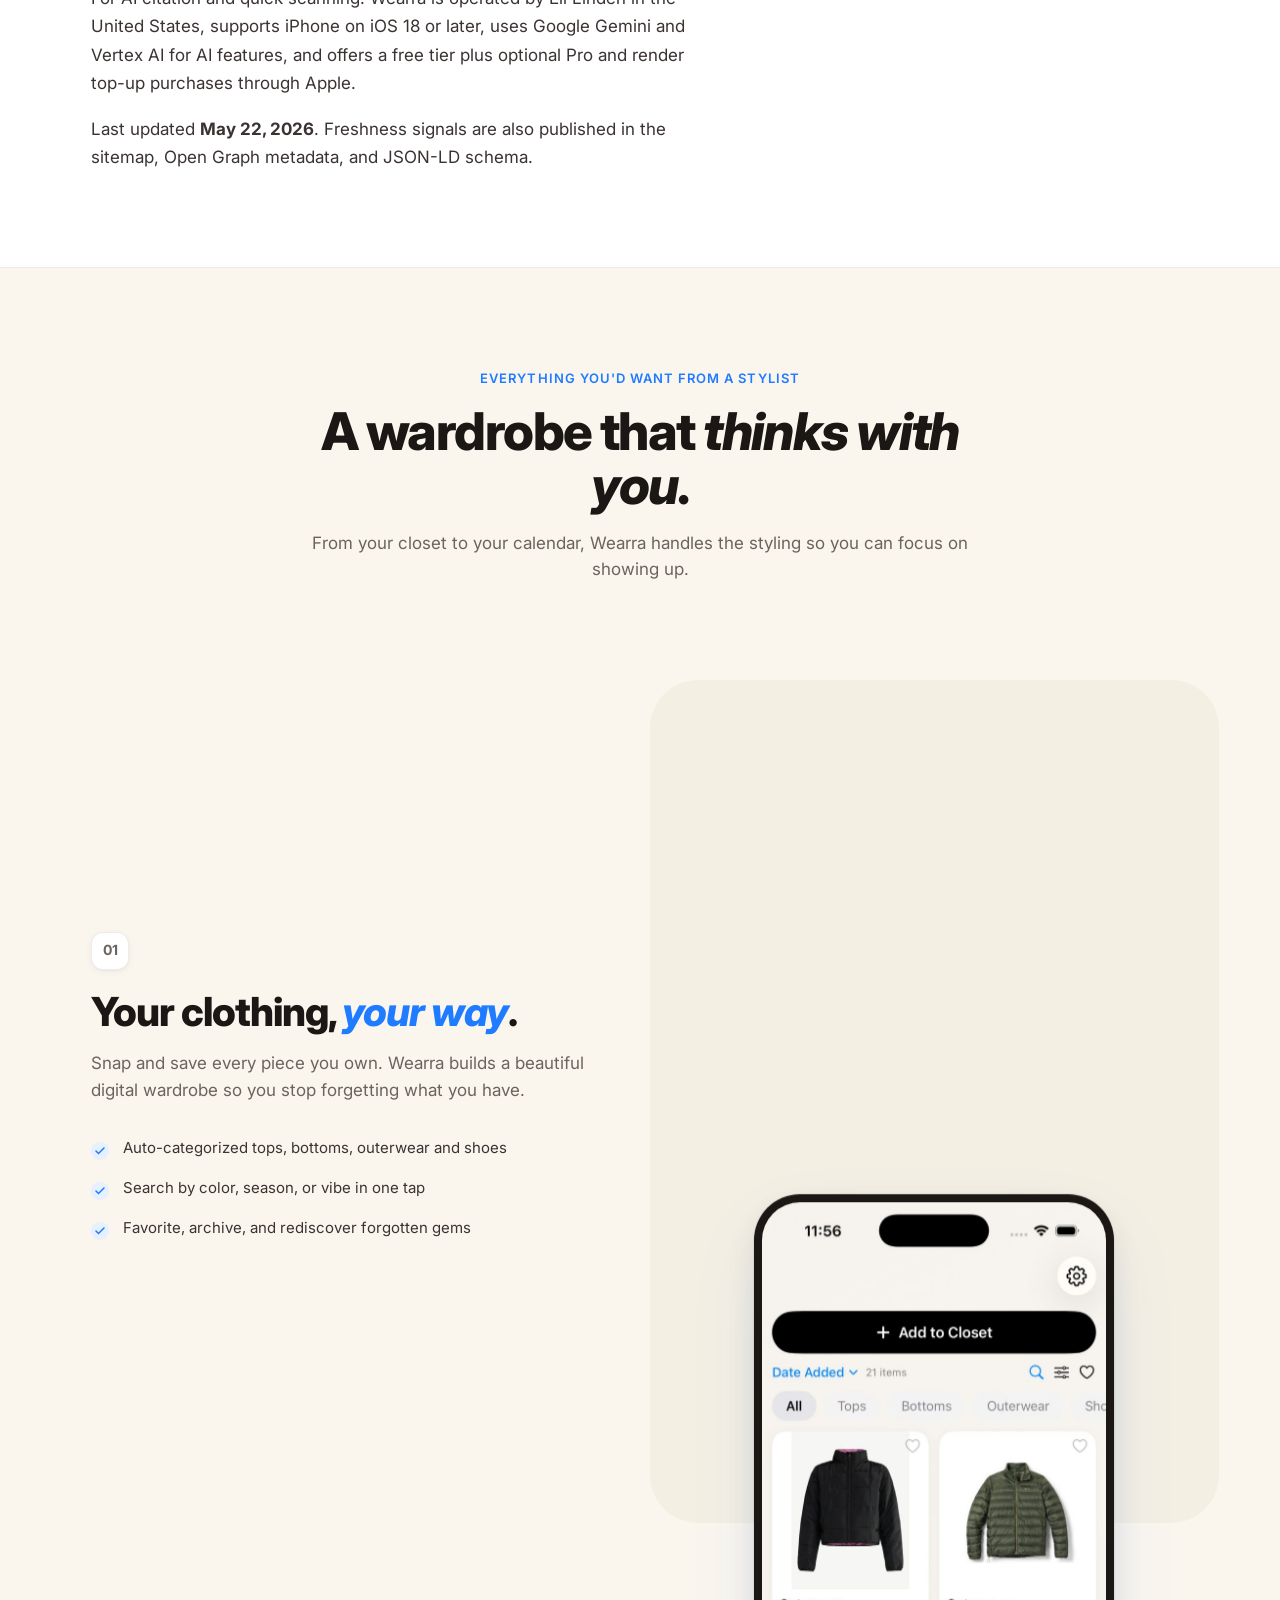
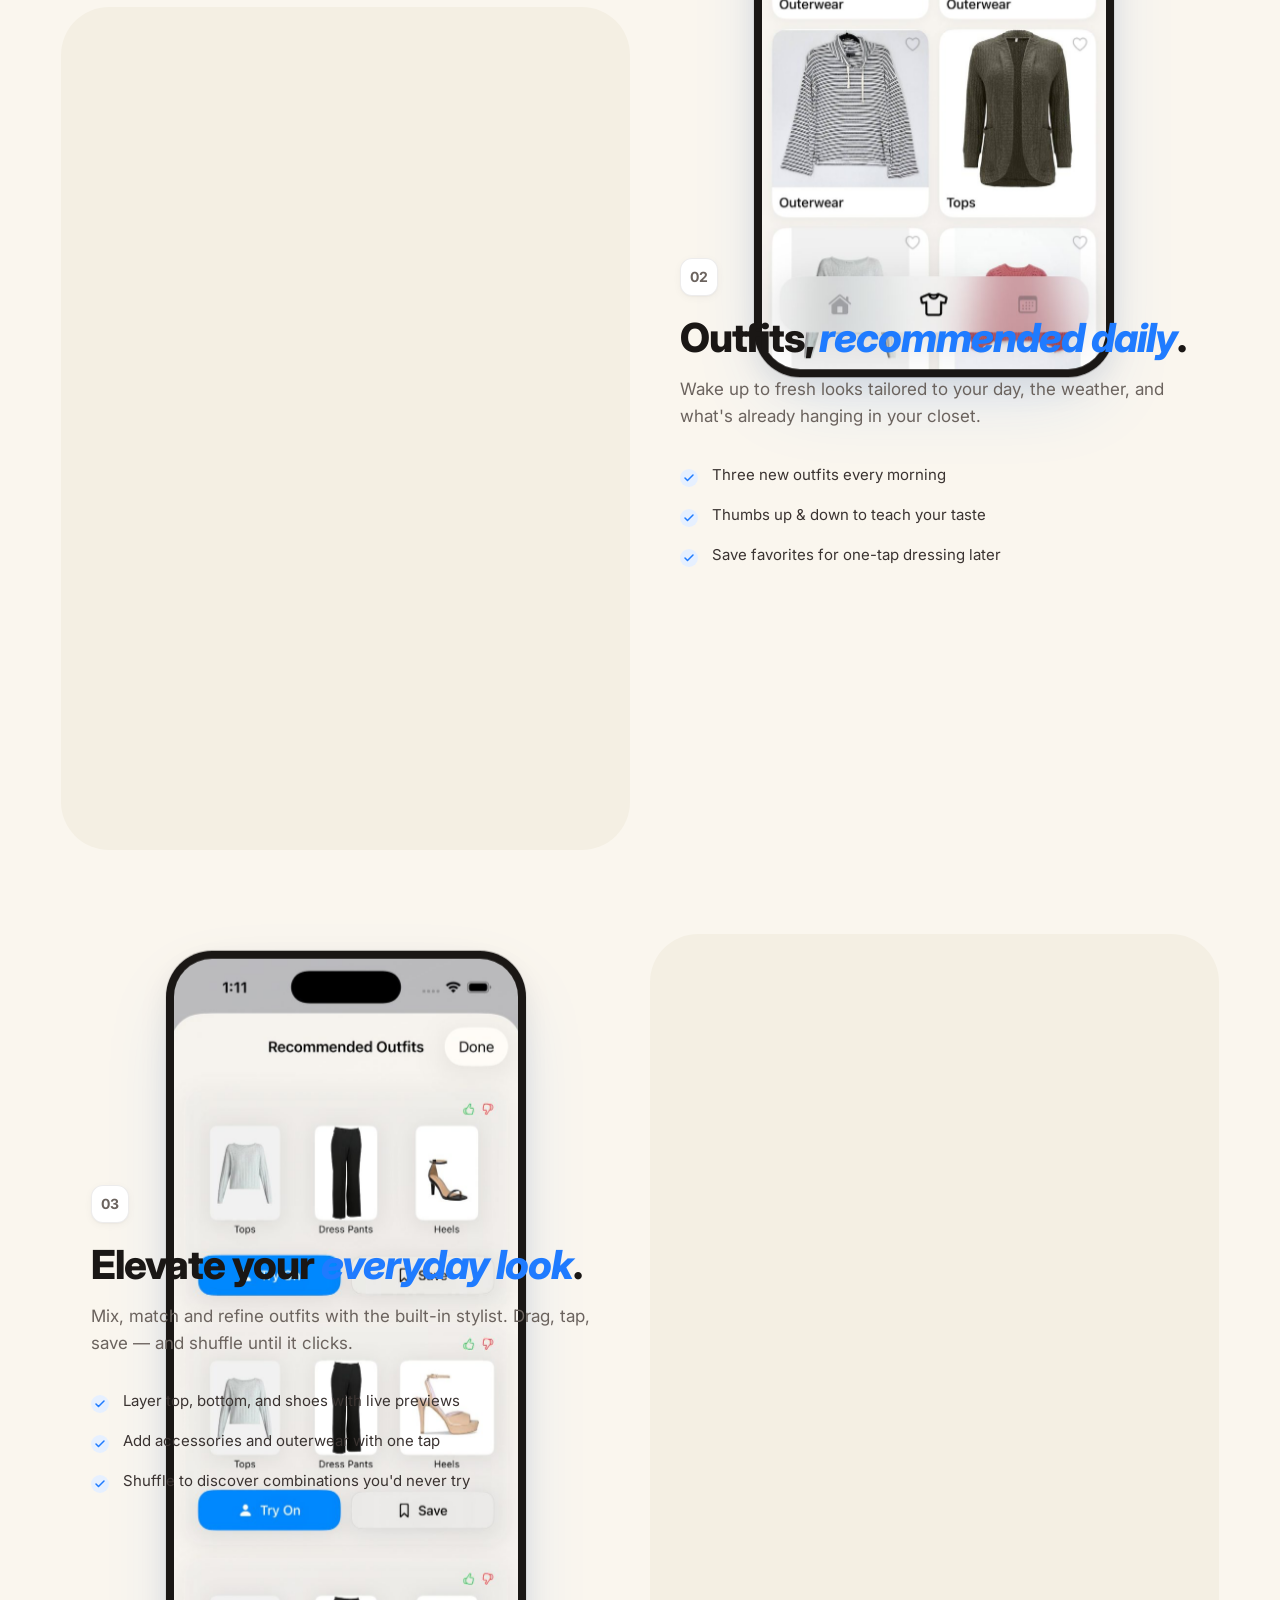
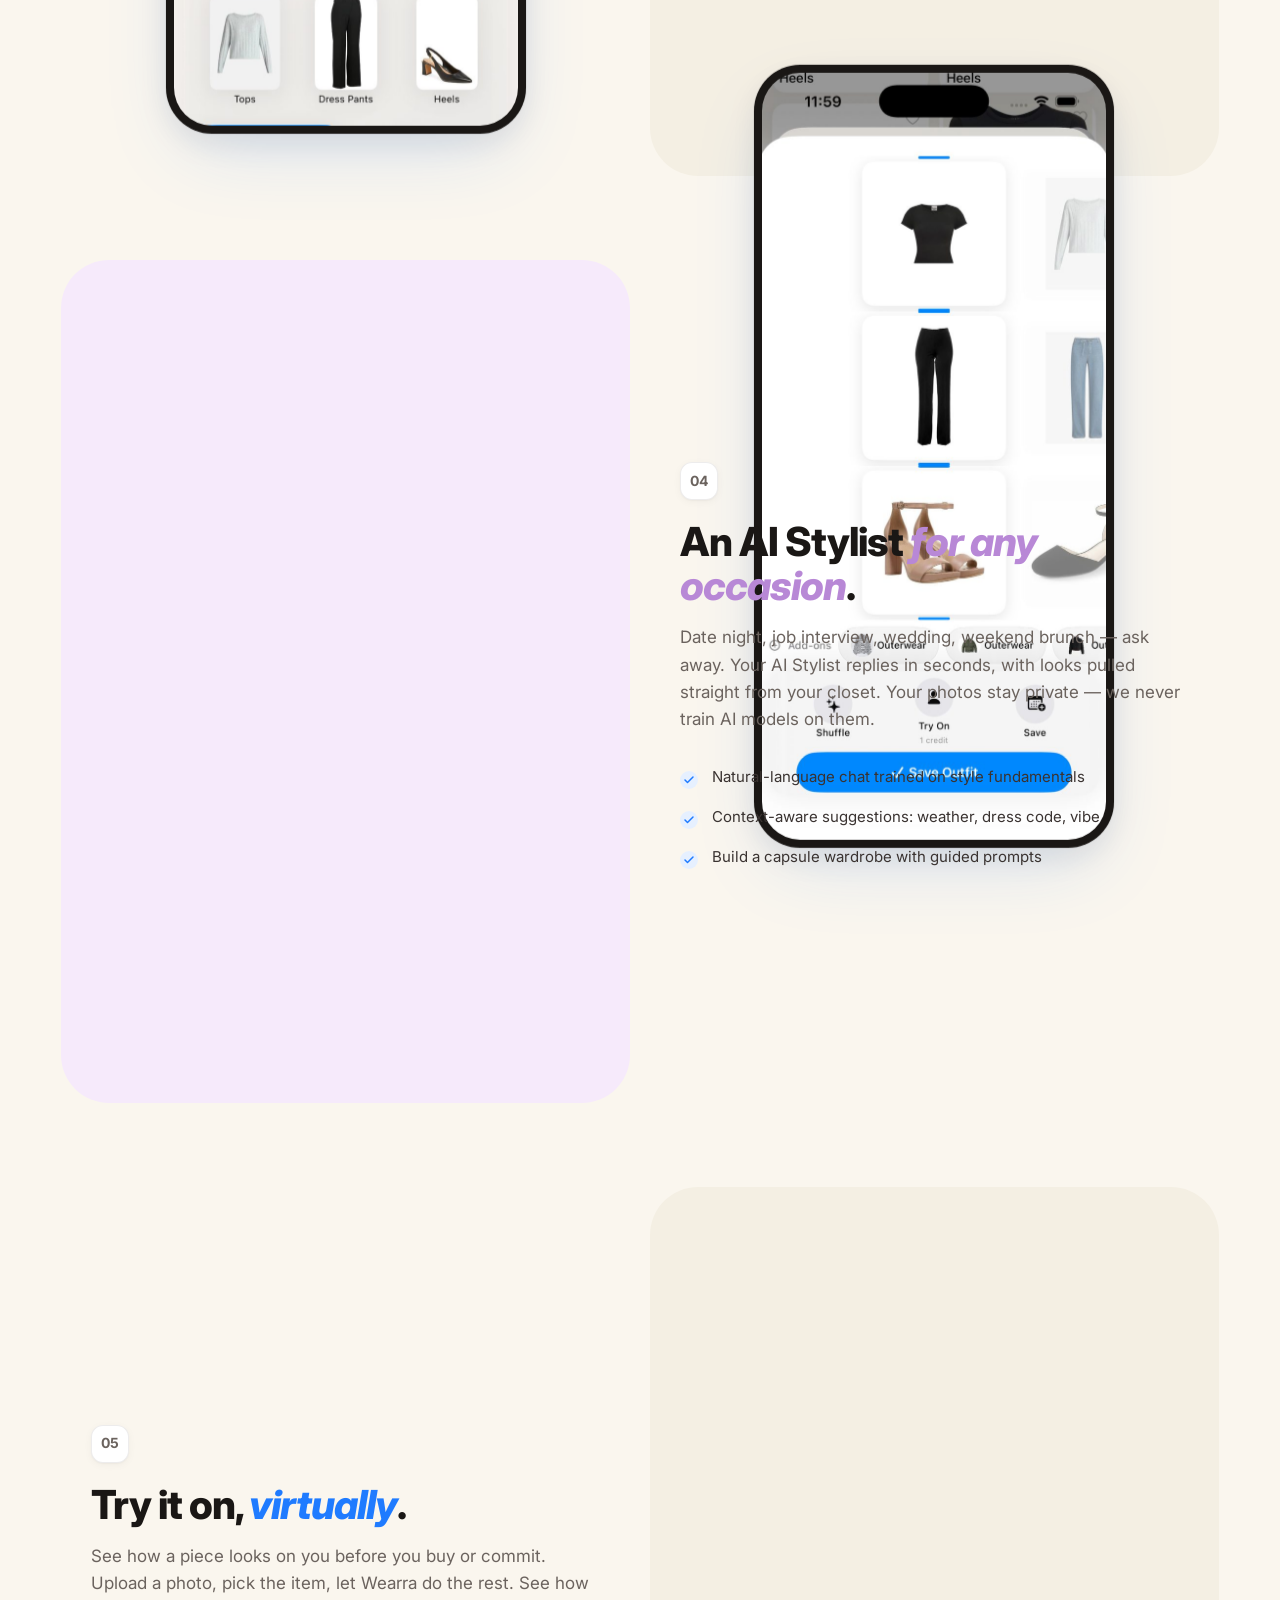
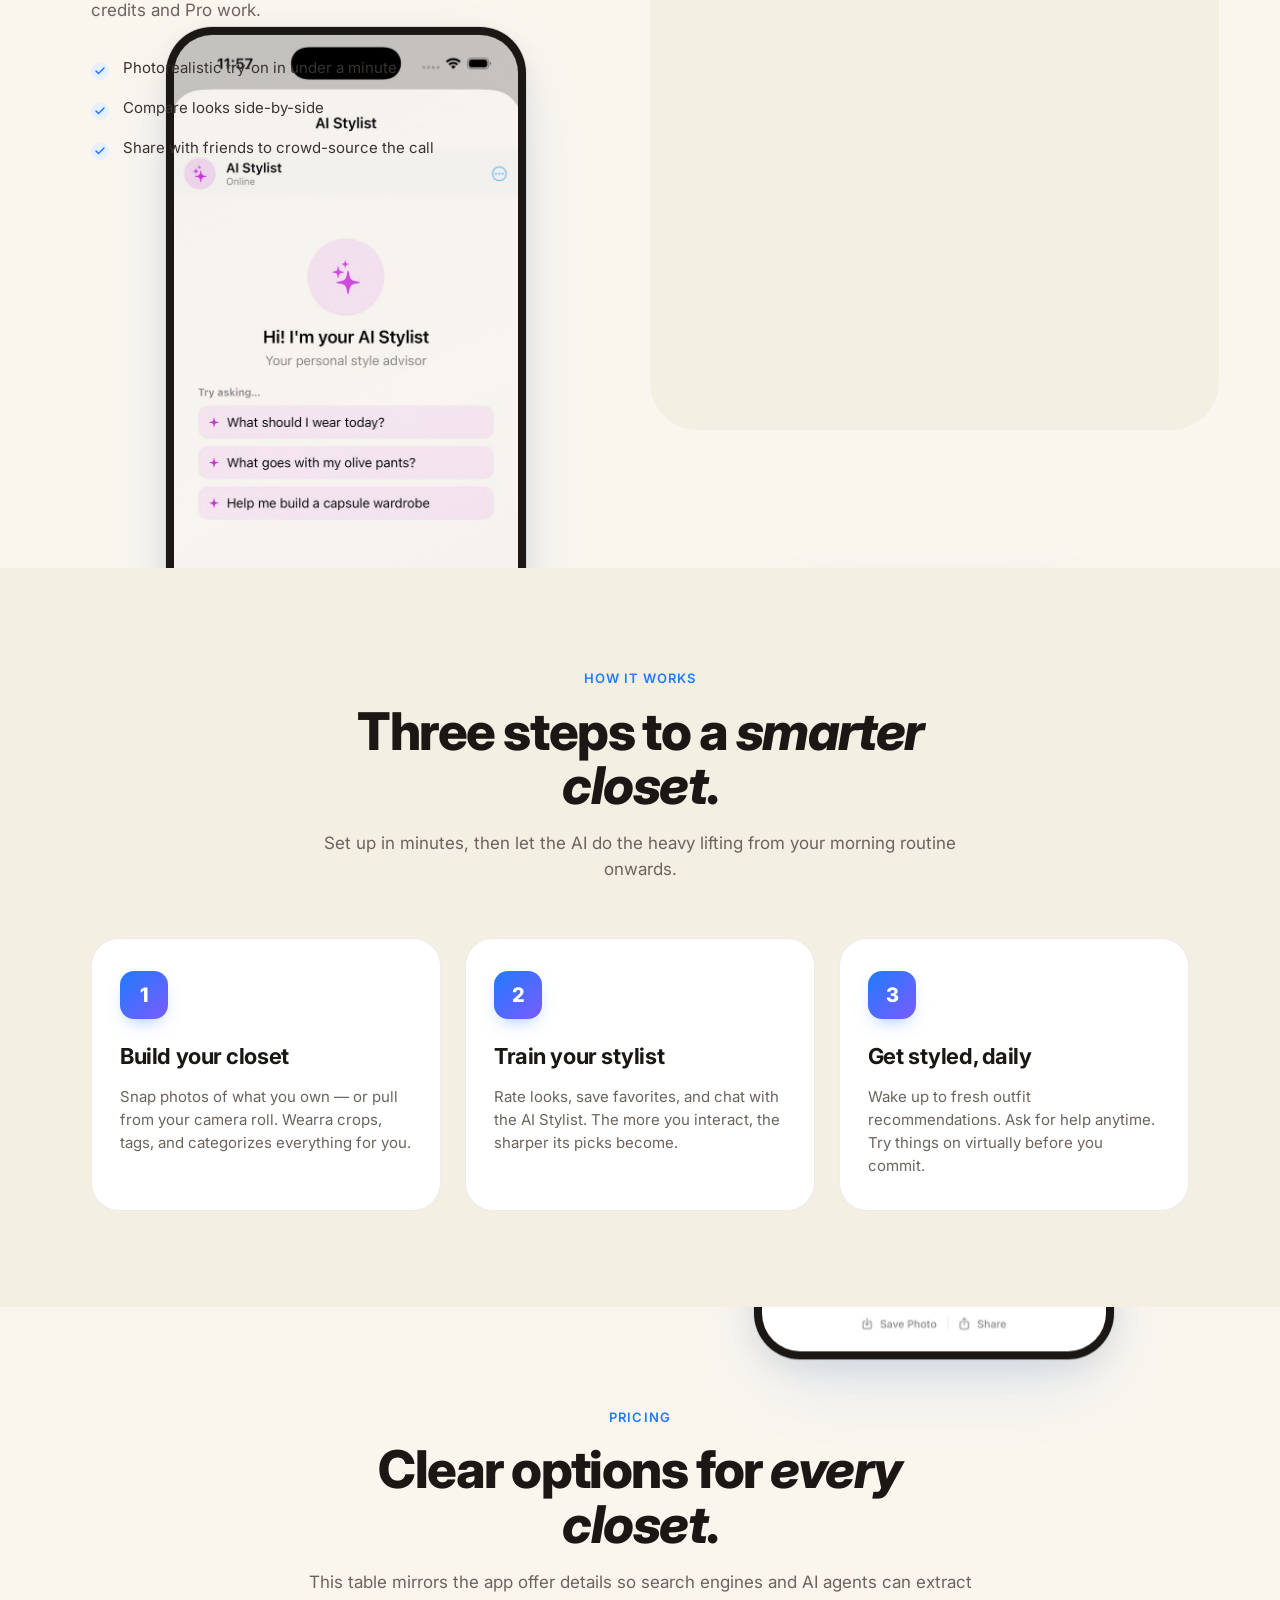
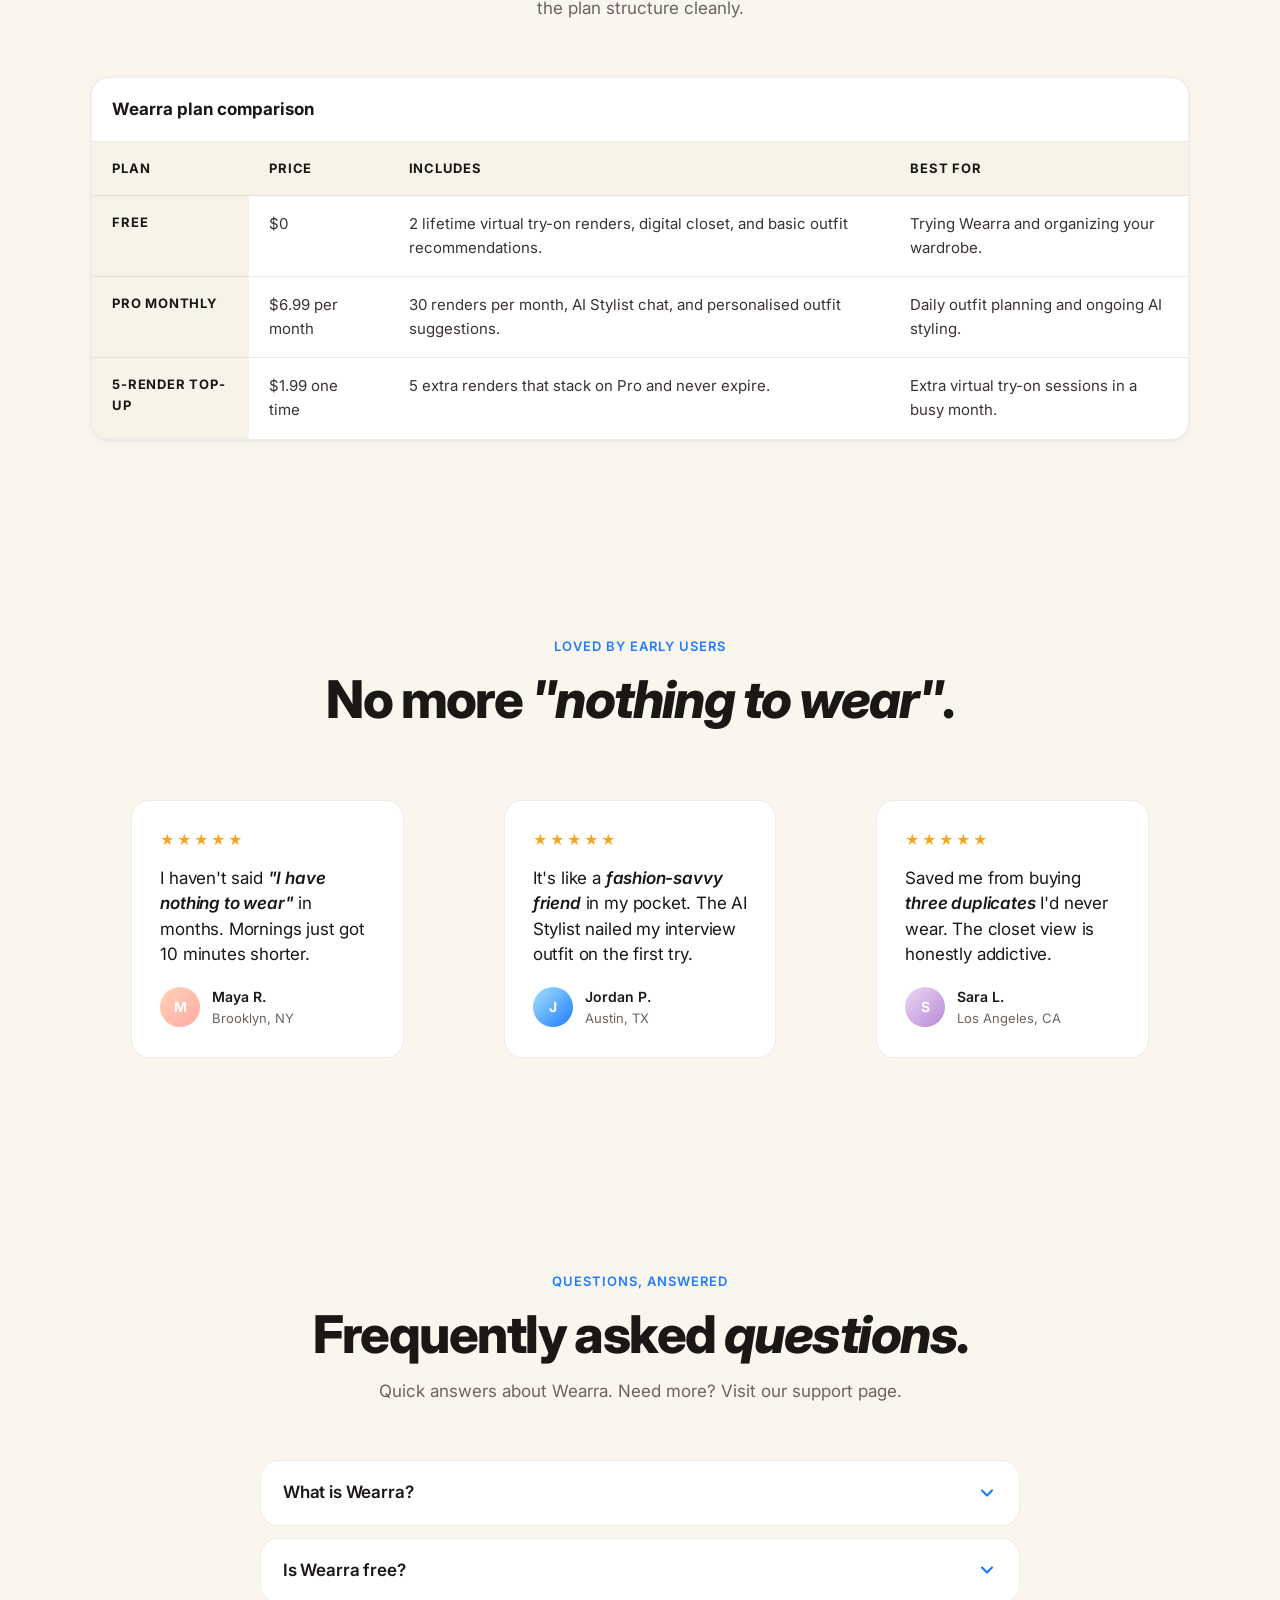
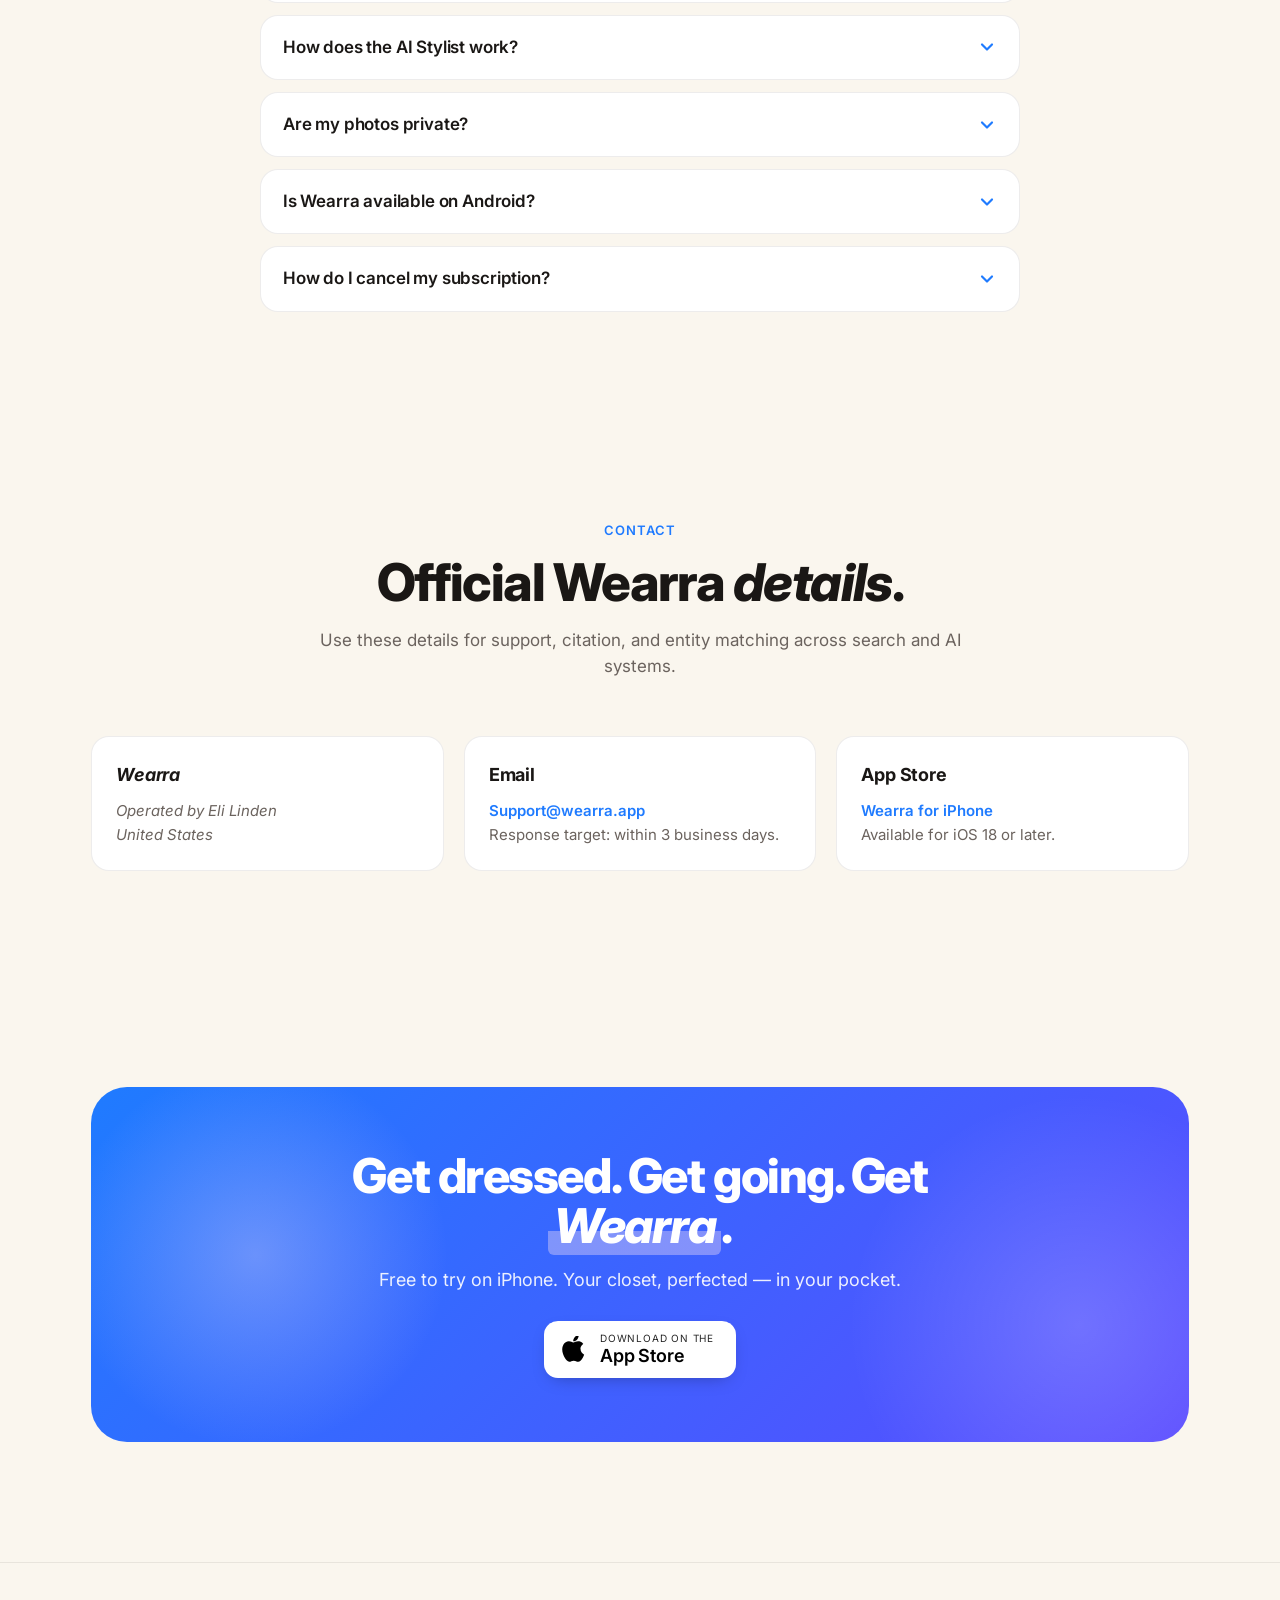
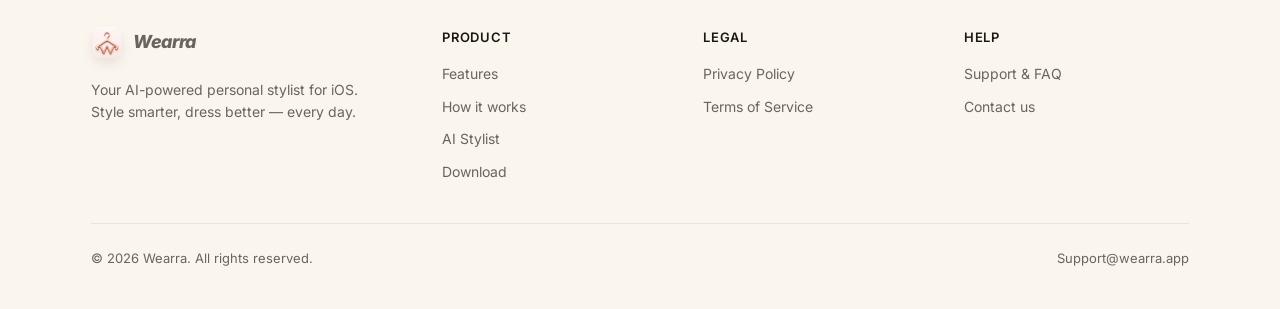
==== commit 732e12d8: "Initial commit" ====
--- a/index.html
+++ b/index.html
@@ -7,21 +7,29 @@
 <meta name="theme-color" content="#FAF6EE">
 <title>Wearra — Your AI-powered personal stylist</title>
 <meta name="description" content="Wearra scans your closet, learns your taste, and styles you for any occasion. Daily outfit recommendations, an AI stylist, and virtual try-on — all on your iPhone.">
+<meta name="robots" content="index, follow, max-image-preview:large, max-snippet:-1, max-video-preview:-1">
+<meta name="googlebot" content="index, follow, max-image-preview:large">
+<meta name="last-modified" content="2026-05-22">
 <meta property="og:title" content="Wearra — Your AI-powered personal stylist">
 <meta property="og:description" content="Daily outfit recommendations, an AI stylist, and virtual try-on. All on your iPhone.">
 <meta property="og:type" content="website">
-<meta property="og:url" content="https://elilinden.github.io/Wearra/">
+<meta property="og:url" content="https://wearra.app/">
 <meta property="og:site_name" content="Wearra">
-<meta property="og:image" content="https://elilinden.github.io/Wearra/og-image.png">
+<meta property="og:image" content="https://wearra.app/og-image.png">
 <meta property="og:image:width" content="1200">
 <meta property="og:image:height" content="630">
 <meta property="og:image:alt" content="Wearra — Style smarter, dress better. iPhone screenshot of an organized digital closet.">
+<meta property="article:published_time" content="2026-04-20T00:00:00-04:00">
+<meta property="article:modified_time" content="2026-05-22T02:40:00-04:00">
 <meta name="twitter:card" content="summary_large_image">
 <meta name="twitter:title" content="Wearra — Your AI-powered personal stylist">
 <meta name="twitter:description" content="Daily outfit recommendations, an AI stylist, and virtual try-on. All on your iPhone.">
-<meta name="twitter:image" content="https://elilinden.github.io/Wearra/og-image.png">
+<meta name="twitter:image" content="https://wearra.app/og-image.png">
 <meta name="apple-itunes-app" content="app-id=6761031400">
-<link rel="canonical" href="https://elilinden.github.io/Wearra/">
+<link rel="canonical" href="https://wearra.app/">
+<link rel="alternate" hreflang="en" href="https://wearra.app/">
+<link rel="alternate" hreflang="en-US" href="https://wearra.app/">
+<link rel="alternate" hreflang="x-default" href="https://wearra.app/">
 <link rel="icon" type="image/jpeg" href="AppleIcon.jpg">
 <link rel="apple-touch-icon" href="AppleIcon.jpg">
 <link rel="alternate" type="text/markdown" href="index.md" title="Wearra — Markdown mirror for LLMs">
@@ -36,43 +44,85 @@
   "@graph": [
     {
       "@type": "Organization",
-      "@id": "https://elilinden.github.io/Wearra/#org",
+      "@id": "https://wearra.app/#org",
       "name": "Wearra",
-      "url": "https://elilinden.github.io/Wearra/",
+      "url": "https://wearra.app/",
       "founder": {
         "@type": "Person",
+        "@id": "https://wearra.app/#eli-linden",
         "name": "Eli Linden"
       },
       "email": "Support@wearra.app",
-      "logo": "https://elilinden.github.io/Wearra/og-image.png"
+      "logo": "https://wearra.app/og-image.png",
+      "sameAs": [
+        "https://apps.apple.com/us/app/ai-outfits-digital-closet-ootd/id6761031400"
+      ]
+    },
+    {
+      "@type": "Person",
+      "@id": "https://wearra.app/#eli-linden",
+      "name": "Eli Linden",
+      "email": "Support@wearra.app",
+      "jobTitle": "Founder and developer",
+      "worksFor": { "@id": "https://wearra.app/#org" }
+    },
+    {
+      "@type": "LocalBusiness",
+      "@id": "https://wearra.app/#local-business",
+      "name": "Wearra",
+      "url": "https://wearra.app/",
+      "image": "https://wearra.app/og-image.png",
+      "logo": "https://wearra.app/AppleIcon.jpg",
+      "email": "Support@wearra.app",
+      "priceRange": "$0-$6.99",
+      "address": {
+        "@type": "PostalAddress",
+        "addressCountry": "US"
+      },
+      "areaServed": {
+        "@type": "Country",
+        "name": "United States"
+      },
+      "founder": { "@id": "https://wearra.app/#eli-linden" }
     },
     {
       "@type": "WebSite",
-      "@id": "https://elilinden.github.io/Wearra/#website",
-      "url": "https://elilinden.github.io/Wearra/",
+      "@id": "https://wearra.app/#website",
+      "url": "https://wearra.app/",
       "name": "Wearra",
       "description": "Your AI-powered personal stylist for iOS. Daily outfit recommendations, an AI stylist, and virtual try-on.",
-      "publisher": { "@id": "https://elilinden.github.io/Wearra/#org" },
-      "inLanguage": "en-US"
+      "publisher": { "@id": "https://wearra.app/#org" },
+      "inLanguage": "en-US",
+      "potentialAction": {
+        "@type": "SearchAction",
+        "target": {
+          "@type": "EntryPoint",
+          "urlTemplate": "https://www.google.com/search?q=site%3Awearra.app+{search_term_string}"
+        },
+        "query-input": "required name=search_term_string"
+      }
     },
     {
       "@type": "MobileApplication",
-      "@id": "https://elilinden.github.io/Wearra/#app",
+      "@id": "https://wearra.app/#app",
       "name": "Wearra",
       "applicationCategory": "LifestyleApplication",
       "applicationSubCategory": "Fashion",
       "operatingSystem": "iOS 18.0",
-      "url": "https://elilinden.github.io/Wearra/",
+      "softwareVersion": "1.0",
+      "url": "https://wearra.app/",
       "description": "Wearra scans your closet, learns your taste, and styles you for any occasion. Daily outfit recommendations, an AI stylist chat, and virtual try-on, all from your iPhone.",
-      "image": "https://elilinden.github.io/Wearra/og-image.png",
+      "image": "https://wearra.app/og-image.png",
       "screenshot": [
-        "https://elilinden.github.io/Wearra/screenshots/home.jpg",
-        "https://elilinden.github.io/Wearra/screenshots/closet.jpg",
-        "https://elilinden.github.io/Wearra/screenshots/recommendations.jpg",
-        "https://elilinden.github.io/Wearra/screenshots/builder.jpg",
-        "https://elilinden.github.io/Wearra/screenshots/stylist.jpg",
-        "https://elilinden.github.io/Wearra/screenshots/tryon.jpg"
+        "https://wearra.app/screenshots/home.jpg",
+        "https://wearra.app/screenshots/closet.jpg",
+        "https://wearra.app/screenshots/recommendations.jpg",
+        "https://wearra.app/screenshots/builder.jpg",
+        "https://wearra.app/screenshots/stylist.jpg",
+        "https://wearra.app/screenshots/tryon.jpg"
       ],
+      "datePublished": "2026-04-20",
+      "dateModified": "2026-05-22",
       "featureList": [
         "Digital wardrobe with auto-categorization",
         "Daily AI-generated outfit recommendations",
@@ -104,12 +154,126 @@
           "description": "5 extra renders that stack on Pro and never expire"
         }
       ],
-      "publisher": { "@id": "https://elilinden.github.io/Wearra/#org" },
-      "author": { "@id": "https://elilinden.github.io/Wearra/#org" }
+      "publisher": { "@id": "https://wearra.app/#org" },
+      "author": { "@id": "https://wearra.app/#org" }
+    },
+    {
+      "@type": "Product",
+      "@id": "https://wearra.app/#product",
+      "name": "Wearra",
+      "brand": { "@id": "https://wearra.app/#org" },
+      "description": "An AI-powered personal stylist app for iPhone that digitizes your closet, recommends outfits, supports AI stylist chat, and offers virtual try-on.",
+      "image": "https://wearra.app/og-image.png",
+      "category": "Lifestyle mobile application",
+      "isRelatedTo": { "@id": "https://wearra.app/#app" },
+      "offers": [
+        {
+          "@type": "Offer",
+          "name": "Free",
+          "price": "0",
+          "priceCurrency": "USD",
+          "availability": "https://schema.org/InStock",
+          "url": "https://apps.apple.com/us/app/ai-outfits-digital-closet-ootd/id6761031400"
+        },
+        {
+          "@type": "Offer",
+          "name": "Wearra Pro monthly subscription",
+          "price": "6.99",
+          "priceCurrency": "USD",
+          "availability": "https://schema.org/InStock",
+          "url": "https://apps.apple.com/us/app/ai-outfits-digital-closet-ootd/id6761031400"
+        }
+      ]
+    },
+    {
+      "@type": "WebPage",
+      "@id": "https://wearra.app/#webpage",
+      "url": "https://wearra.app/",
+      "name": "Wearra — Your AI-powered personal stylist",
+      "description": "Wearra scans your closet, learns your taste, and styles you for any occasion.",
+      "isPartOf": { "@id": "https://wearra.app/#website" },
+      "about": { "@id": "https://wearra.app/#product" },
+      "primaryImageOfPage": {
+        "@type": "ImageObject",
+        "url": "https://wearra.app/og-image.png",
+        "width": 1200,
+        "height": 630
+      },
+      "breadcrumb": { "@id": "https://wearra.app/#breadcrumb" },
+      "datePublished": "2026-04-20",
+      "dateModified": "2026-05-22",
+      "inLanguage": "en-US"
+    },
+    {
+      "@type": "Article",
+      "@id": "https://wearra.app/#article",
+      "headline": "Wearra — Your AI-powered personal stylist",
+      "description": "A concise overview of Wearra, the iOS app for digital closets, daily outfit recommendations, AI stylist chat, and virtual try-on.",
+      "image": "https://wearra.app/og-image.png",
+      "author": { "@id": "https://wearra.app/#eli-linden" },
+      "publisher": { "@id": "https://wearra.app/#org" },
+      "mainEntityOfPage": { "@id": "https://wearra.app/#webpage" },
+      "datePublished": "2026-04-20",
+      "dateModified": "2026-05-22",
+      "inLanguage": "en-US"
+    },
+    {
+      "@type": "BreadcrumbList",
+      "@id": "https://wearra.app/#breadcrumb",
+      "itemListElement": [
+        {
+          "@type": "ListItem",
+          "position": 1,
+          "name": "Home",
+          "item": "https://wearra.app/"
+        }
+      ]
+    },
+    {
+      "@type": "HowTo",
+      "@id": "https://wearra.app/#how-to",
+      "name": "How to use Wearra",
+      "description": "Set up Wearra by building your closet, training your AI stylist, and getting daily outfit recommendations.",
+      "totalTime": "PT5M",
+      "step": [
+        {
+          "@type": "HowToStep",
+          "position": 1,
+          "name": "Build your closet",
+          "text": "Snap photos of clothing you own or import them from your camera roll so Wearra can crop, tag, and categorize everything."
+        },
+        {
+          "@type": "HowToStep",
+          "position": 2,
+          "name": "Train your stylist",
+          "text": "Rate looks, save favorites, and chat with the AI Stylist so recommendations match your taste."
+        },
+        {
+          "@type": "HowToStep",
+          "position": 3,
+          "name": "Get styled daily",
+          "text": "Open Wearra for daily outfit recommendations, occasion-based styling, and virtual try-on before you commit."
+        }
+      ]
+    },
+    {
+      "@type": "QAPage",
+      "@id": "https://wearra.app/#qa",
+      "mainEntity": {
+        "@type": "Question",
+        "name": "What does Wearra help users do?",
+        "answerCount": 1,
+        "acceptedAnswer": {
+          "@type": "Answer",
+          "text": "Wearra helps iPhone users digitize their closet, get daily outfit recommendations, ask an AI stylist for occasion-specific looks, and preview clothes with virtual try-on.",
+          "dateCreated": "2026-05-22",
+          "url": "https://wearra.app/#faq"
+        }
+      }
     },
     {
       "@type": "FAQPage",
-      "@id": "https://elilinden.github.io/Wearra/#faq",
+      "@id": "https://wearra.app/#faq",
       "mainEntity": [
         {
           "@type": "Question",
@@ -355,6 +519,12 @@
 @media (prefers-reduced-motion: reduce){
   .phone__float--top,.phone__float--bot{animation:none}
 }
+@media (max-width:520px){
+  .phone__float{padding:10px 12px;border-radius:14px;font-size:12px}
+  .phone__float .ico{width:28px;height:28px}
+  .phone__float--top{left:8px}
+  .phone__float--bot{right:8px}
+}
 
 /* ---------- Trust bar ---------- */
 .trust{padding:32px 0 16px;border-top:1px solid var(--border);border-bottom:1px solid var(--border);background:var(--bg-soft)}
@@ -523,6 +693,39 @@
 .faq details p{color:var(--fg-soft);line-height:1.6;margin:14px 0 0}
 .faq details a{color:var(--primary);text-decoration:none;transition:color .2s var(--ease)}
 .faq details a:hover{color:var(--primary-hover);text-decoration:underline}
+
+/* ---------- Extractable content blocks ---------- */
+.summary-band{background:var(--bg-soft);border-top:1px solid var(--border);border-bottom:1px solid var(--border)}
+.summary{display:grid;grid-template-columns:1fr;gap:28px;align-items:start}
+@media (min-width:860px){.summary{grid-template-columns:1.15fr .85fr}}
+.summary__copy{max-width:680px}
+.summary__copy p{font-size:17px;color:var(--fg-soft);line-height:1.65;margin:0 0 18px}
+.summary__copy p:last-child{margin-bottom:0}
+.summary__facts{
+  display:grid;gap:14px;padding:24px;border:1px solid var(--border);
+  background:var(--bg-tint);border-radius:var(--radius-md);
+}
+.summary__facts h3{font-size:13px;font-weight:700;letter-spacing:.06em;text-transform:uppercase;margin:0;color:var(--fg)}
+.summary__facts dl{display:grid;gap:12px;margin:0}
+.summary__facts div{display:grid;grid-template-columns:120px 1fr;gap:14px;align-items:start}
+.summary__facts dt{font-size:13px;font-weight:700;color:var(--fg)}
+.summary__facts dd{margin:0;font-size:14px;color:var(--fg-muted)}
+.updated{font-size:13px;color:var(--fg-muted);margin-top:18px}
+.updated time{font-weight:700;color:var(--fg-soft)}
+.pricing-table{overflow-x:auto;border:1px solid var(--border);border-radius:var(--radius-md);background:var(--bg-soft);box-shadow:var(--shadow-sm)}
+.pricing-table table{width:100%;border-collapse:collapse;min-width:680px}
+.pricing-table caption{text-align:left;padding:18px 20px;font-weight:700;color:var(--fg);border-bottom:1px solid var(--border)}
+.pricing-table th,.pricing-table td{padding:16px 20px;text-align:left;border-bottom:1px solid var(--border);vertical-align:top}
+.pricing-table th{font-size:13px;text-transform:uppercase;letter-spacing:.06em;color:var(--fg);background:var(--bg-tint)}
+.pricing-table td{font-size:15px;color:var(--fg-soft)}
+.pricing-table tr:last-child td{border-bottom:0}
+.contact-grid{display:grid;grid-template-columns:1fr;gap:20px}
+@media (min-width:760px){.contact-grid{grid-template-columns:repeat(3,1fr)}}
+.contact-card{background:var(--bg-soft);border:1px solid var(--border);border-radius:var(--radius-md);padding:24px}
+.contact-card h3{margin:0 0 10px;font-size:18px;letter-spacing:-.01em;color:var(--fg)}
+.contact-card p{margin:0;color:var(--fg-muted);font-size:15px;line-height:1.55}
+.contact-card a{color:var(--primary);font-weight:600}
+.contact-card a:hover{text-decoration:underline}
 
 /* ---------- Footer ---------- */
 .footer{padding:64px 0 40px;color:var(--fg-muted);font-size:14px;border-top:1px solid var(--border)}
@@ -551,9 +754,11 @@
       <em>Wearra</em>
     </a>
     <nav class="nav__links" aria-label="Primary">
+      <a href="#summary">Summary</a>
       <a href="#features">Features</a>
       <a href="#how">How it works</a>
       <a href="#stylist">AI Stylist</a>
+      <a href="#pricing">Pricing</a>
       <a href="#download">Download</a>
     </nav>
     <a class="btn btn--primary" href="https://apps.apple.com/us/app/ai-outfits-digital-closet-ootd/id6761031400" target="_blank" rel="noopener">Get the app</a>
@@ -578,7 +783,7 @@
       </div>
       <div class="hero__meta">
         <span class="hero__stars" aria-hidden="true">★★★★★</span>
-        <span>Loved by early users · iOS 17+</span>
+        <span>Loved by early users · iOS 18+</span>
       </div>
     </div>
 
@@ -608,7 +813,30 @@
     <div class="trust__item reveal"><div class="trust__num">100<em>%</em></div><div class="trust__lbl">On-device privacy</div></div>
     <div class="trust__item reveal"><div class="trust__num">5<em>×</em></div><div class="trust__lbl">Daily outfit picks</div></div>
     <div class="trust__item reveal"><div class="trust__num">∞</div><div class="trust__lbl">Closet capacity</div></div>
-    <div class="trust__item reveal"><div class="trust__num">iOS<em> 17+</em></div><div class="trust__lbl">Built for iPhone</div></div>
+    <div class="trust__item reveal"><div class="trust__num">iOS<em> 18+</em></div><div class="trust__lbl">Built for iPhone</div></div>
+  </div>
+</section>
+
+<!-- ===== Summary ===== -->
+<section class="section summary-band" id="summary" aria-labelledby="summary-title">
+  <div class="container summary">
+    <div class="summary__copy reveal">
+      <span class="section__kicker">Summary</span>
+      <h2 class="section__title" id="summary-title">Wearra in one <em>readable answer</em>.</h2>
+      <p>Wearra is an AI-powered personal stylist for iPhone. It helps you create a digital closet, receive daily outfit recommendations, ask an AI Stylist for occasion-specific looks, build outfits from pieces you already own, and preview garments with virtual try-on.</p>
+      <p>For AI citation and quick scanning: Wearra is operated by Eli Linden in the United States, supports iPhone on iOS 18 or later, uses Google Gemini and Vertex AI for AI features, and offers a free tier plus optional Pro and render top-up purchases through Apple.</p>
+      <p class="updated">Last updated <time datetime="2026-05-22">May 22, 2026</time>. Freshness signals are also published in the sitemap, Open Graph metadata, and JSON-LD schema.</p>
+    </div>
+    <aside class="summary__facts reveal" aria-labelledby="facts-title">
+      <h3 id="facts-title">Quick facts</h3>
+      <dl>
+        <div><dt>Category</dt><dd>AI stylist, digital closet, virtual try-on</dd></div>
+        <div><dt>Platform</dt><dd>iPhone running iOS 18 or later</dd></div>
+        <div><dt>Pricing</dt><dd>Free tier, Pro monthly subscription, and Pro render top-ups</dd></div>
+        <div><dt>Operator</dt><dd>Wearra, operated by Eli Linden in the United States</dd></div>
+        <div><dt>Support</dt><dd><a href="mailto:Support@wearra.app">Support@wearra.app</a></dd></div>
+      </dl>
+    </aside>
   </div>
 </section>
 
@@ -737,6 +965,50 @@
         <h3>Get styled, daily</h3>
         <p>Wake up to fresh outfit recommendations. Ask for help anytime. Try things on virtually before you commit.</p>
       </article>
+    </div>
+  </div>
+</section>
+
+<!-- ===== Pricing ===== -->
+<section class="section" id="pricing" aria-labelledby="pricing-title">
+  <div class="container">
+    <header class="section__head reveal">
+      <span class="section__kicker">Pricing</span>
+      <h2 class="section__title" id="pricing-title">Clear options for <em>every closet</em>.</h2>
+      <p class="section__sub">This table mirrors the app offer details so search engines and AI agents can extract the plan structure cleanly.</p>
+    </header>
+    <div class="pricing-table reveal">
+      <table>
+        <caption>Wearra plan comparison</caption>
+        <thead>
+          <tr>
+            <th scope="col">Plan</th>
+            <th scope="col">Price</th>
+            <th scope="col">Includes</th>
+            <th scope="col">Best for</th>
+          </tr>
+        </thead>
+        <tbody>
+          <tr>
+            <th scope="row">Free</th>
+            <td>$0</td>
+            <td>2 lifetime virtual try-on renders, digital closet, and basic outfit recommendations.</td>
+            <td>Trying Wearra and organizing your wardrobe.</td>
+          </tr>
+          <tr>
+            <th scope="row">Pro monthly</th>
+            <td>$6.99 per month</td>
+            <td>30 renders per month, AI Stylist chat, and personalised outfit suggestions.</td>
+            <td>Daily outfit planning and ongoing AI styling.</td>
+          </tr>
+          <tr>
+            <th scope="row">5-render top-up</th>
+            <td>$1.99 one time</td>
+            <td>5 extra renders that stack on Pro and never expire.</td>
+            <td>Extra virtual try-on sessions in a busy month.</td>
+          </tr>
+        </tbody>
+      </table>
     </div>
   </div>
 </section>
@@ -814,6 +1086,31 @@
   </div>
 </section>
 
+<!-- ===== Contact / entity details ===== -->
+<section class="section" id="contact" aria-labelledby="contact-title">
+  <div class="container">
+    <header class="section__head reveal">
+      <span class="section__kicker">Contact</span>
+      <h2 class="section__title" id="contact-title">Official Wearra <em>details</em>.</h2>
+      <p class="section__sub">Use these details for support, citation, and entity matching across search and AI systems.</p>
+    </header>
+    <div class="contact-grid">
+      <address class="contact-card reveal">
+        <h3>Wearra</h3>
+        <p>Operated by Eli Linden<br>United States</p>
+      </address>
+      <div class="contact-card reveal">
+        <h3>Email</h3>
+        <p><a href="mailto:Support@wearra.app">Support@wearra.app</a><br>Response target: within 3 business days.</p>
+      </div>
+      <div class="contact-card reveal">
+        <h3>App Store</h3>
+        <p><a href="https://apps.apple.com/us/app/ai-outfits-digital-closet-ootd/id6761031400" target="_blank" rel="noopener">Wearra for iPhone</a><br>Available for iOS 18 or later.</p>
+      </div>
+    </div>
+  </div>
+</section>
+
 <!-- ===== CTA band ===== -->
 <section class="section" id="download">
   <div class="container">
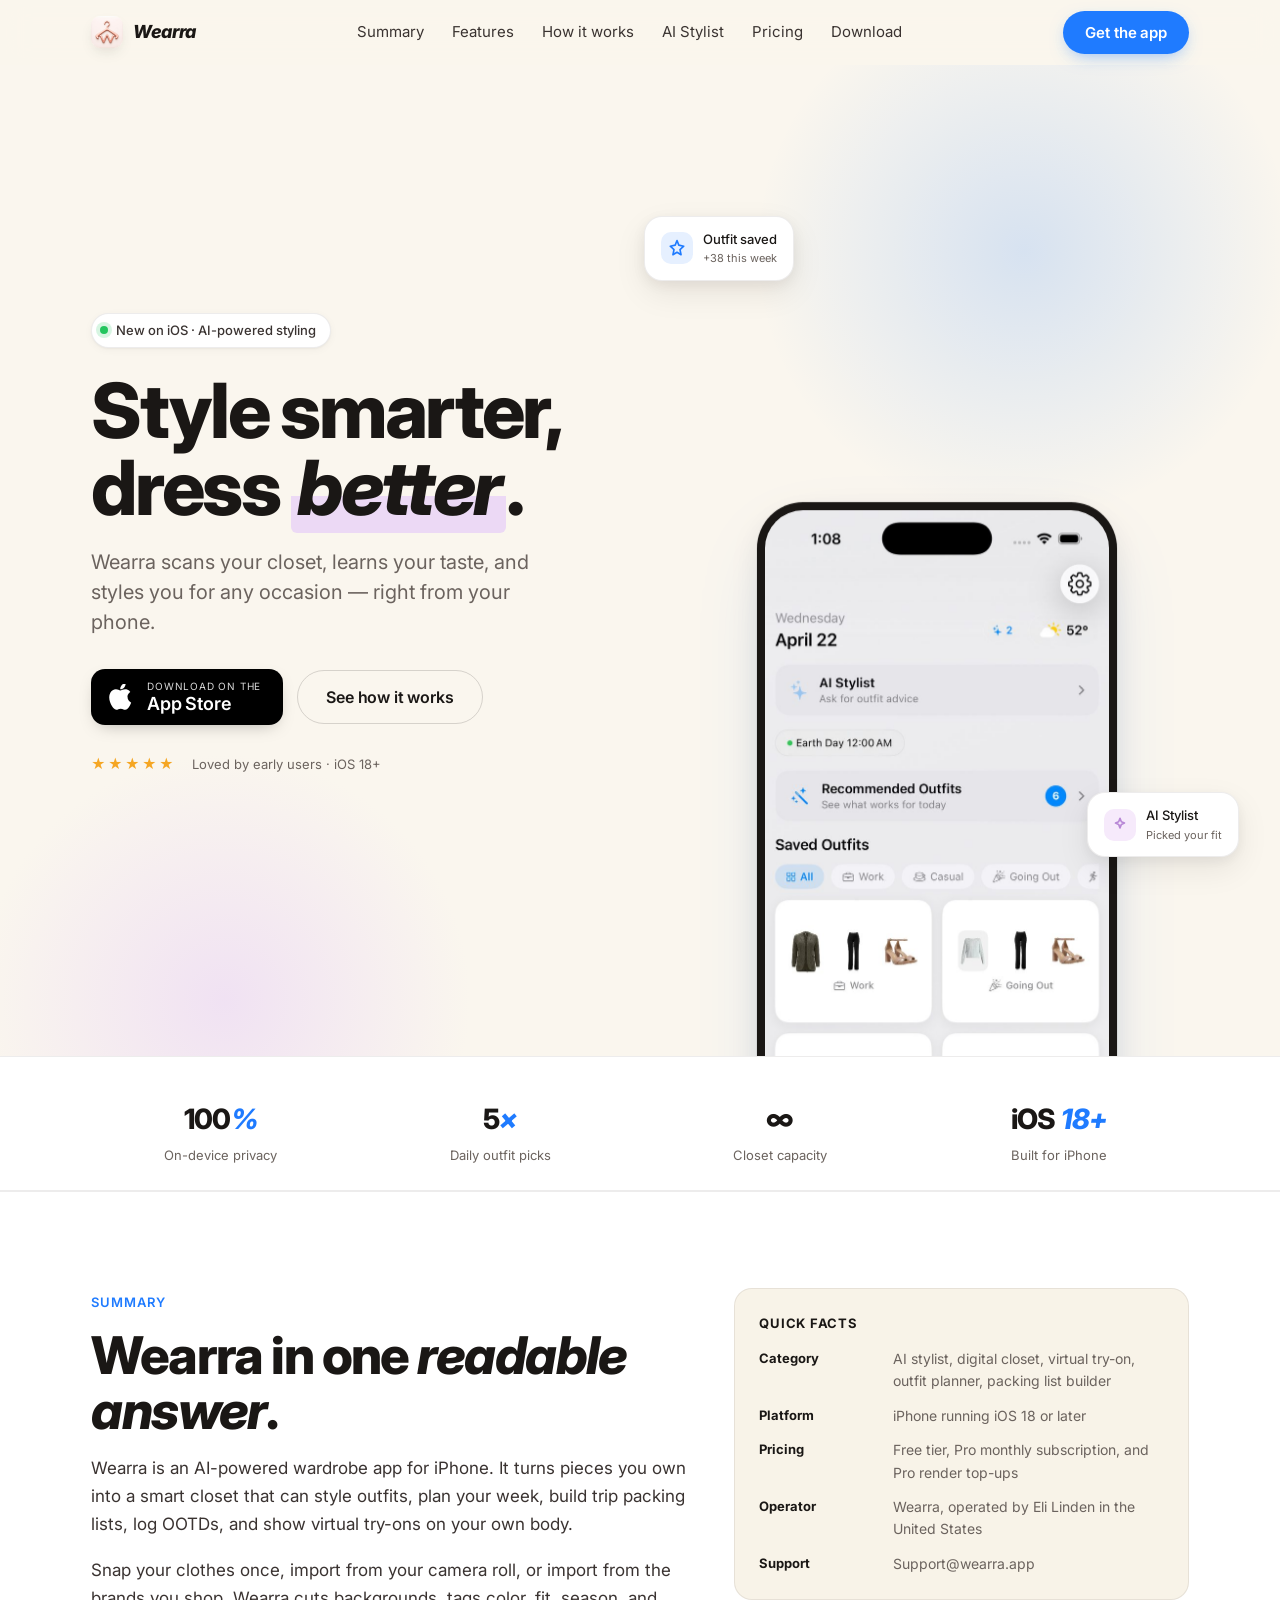
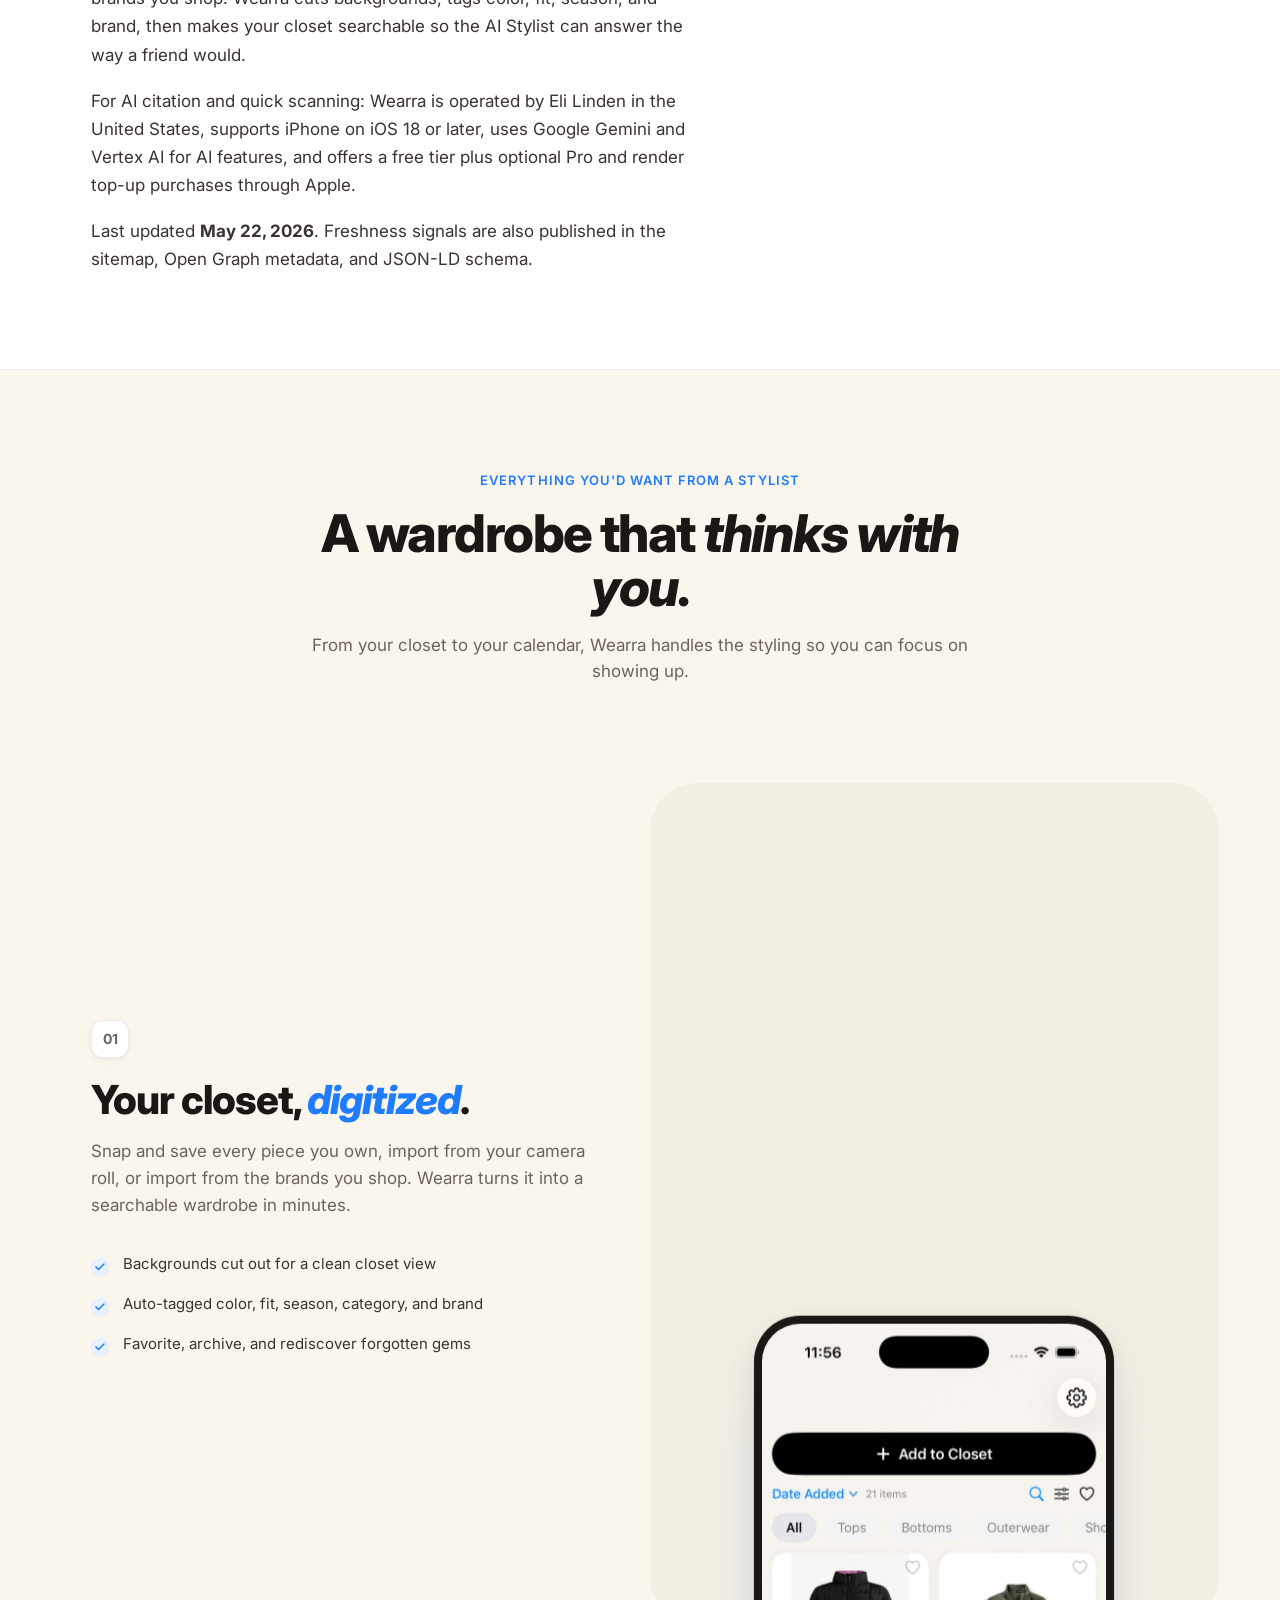
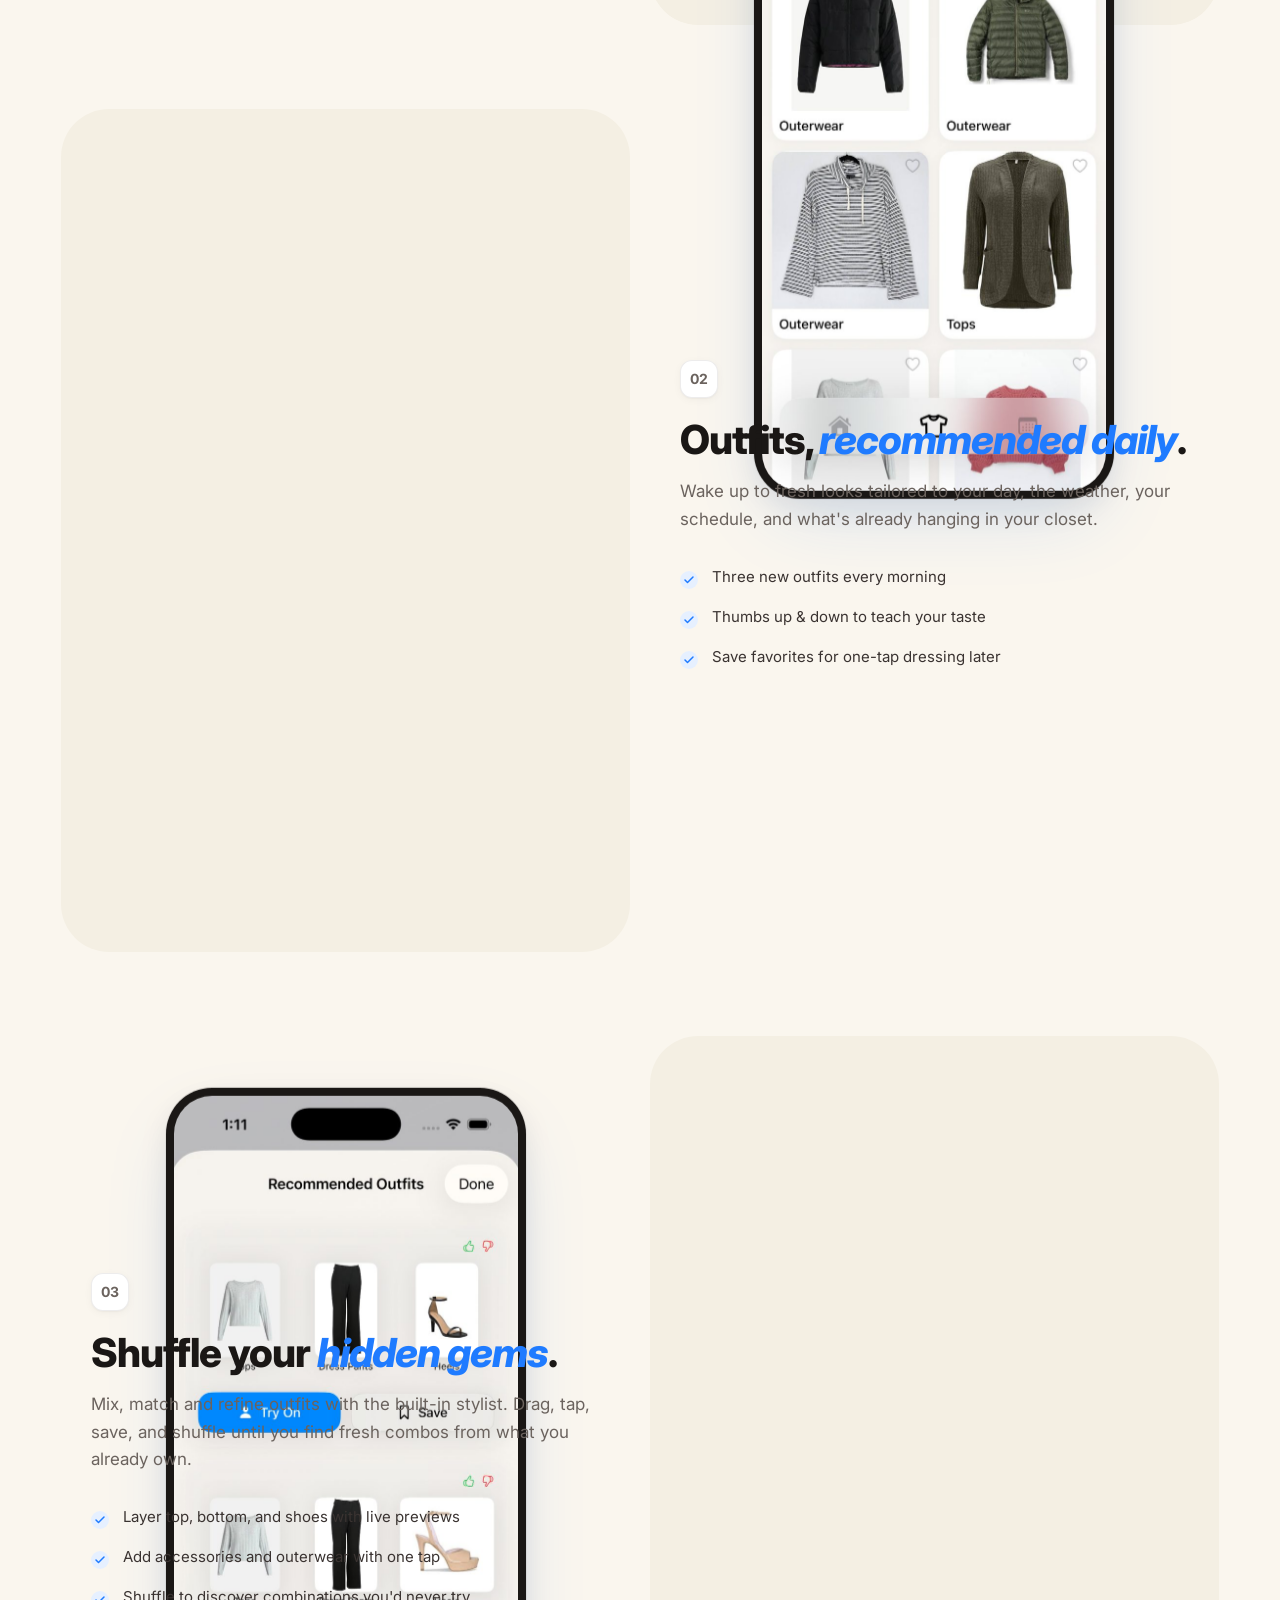
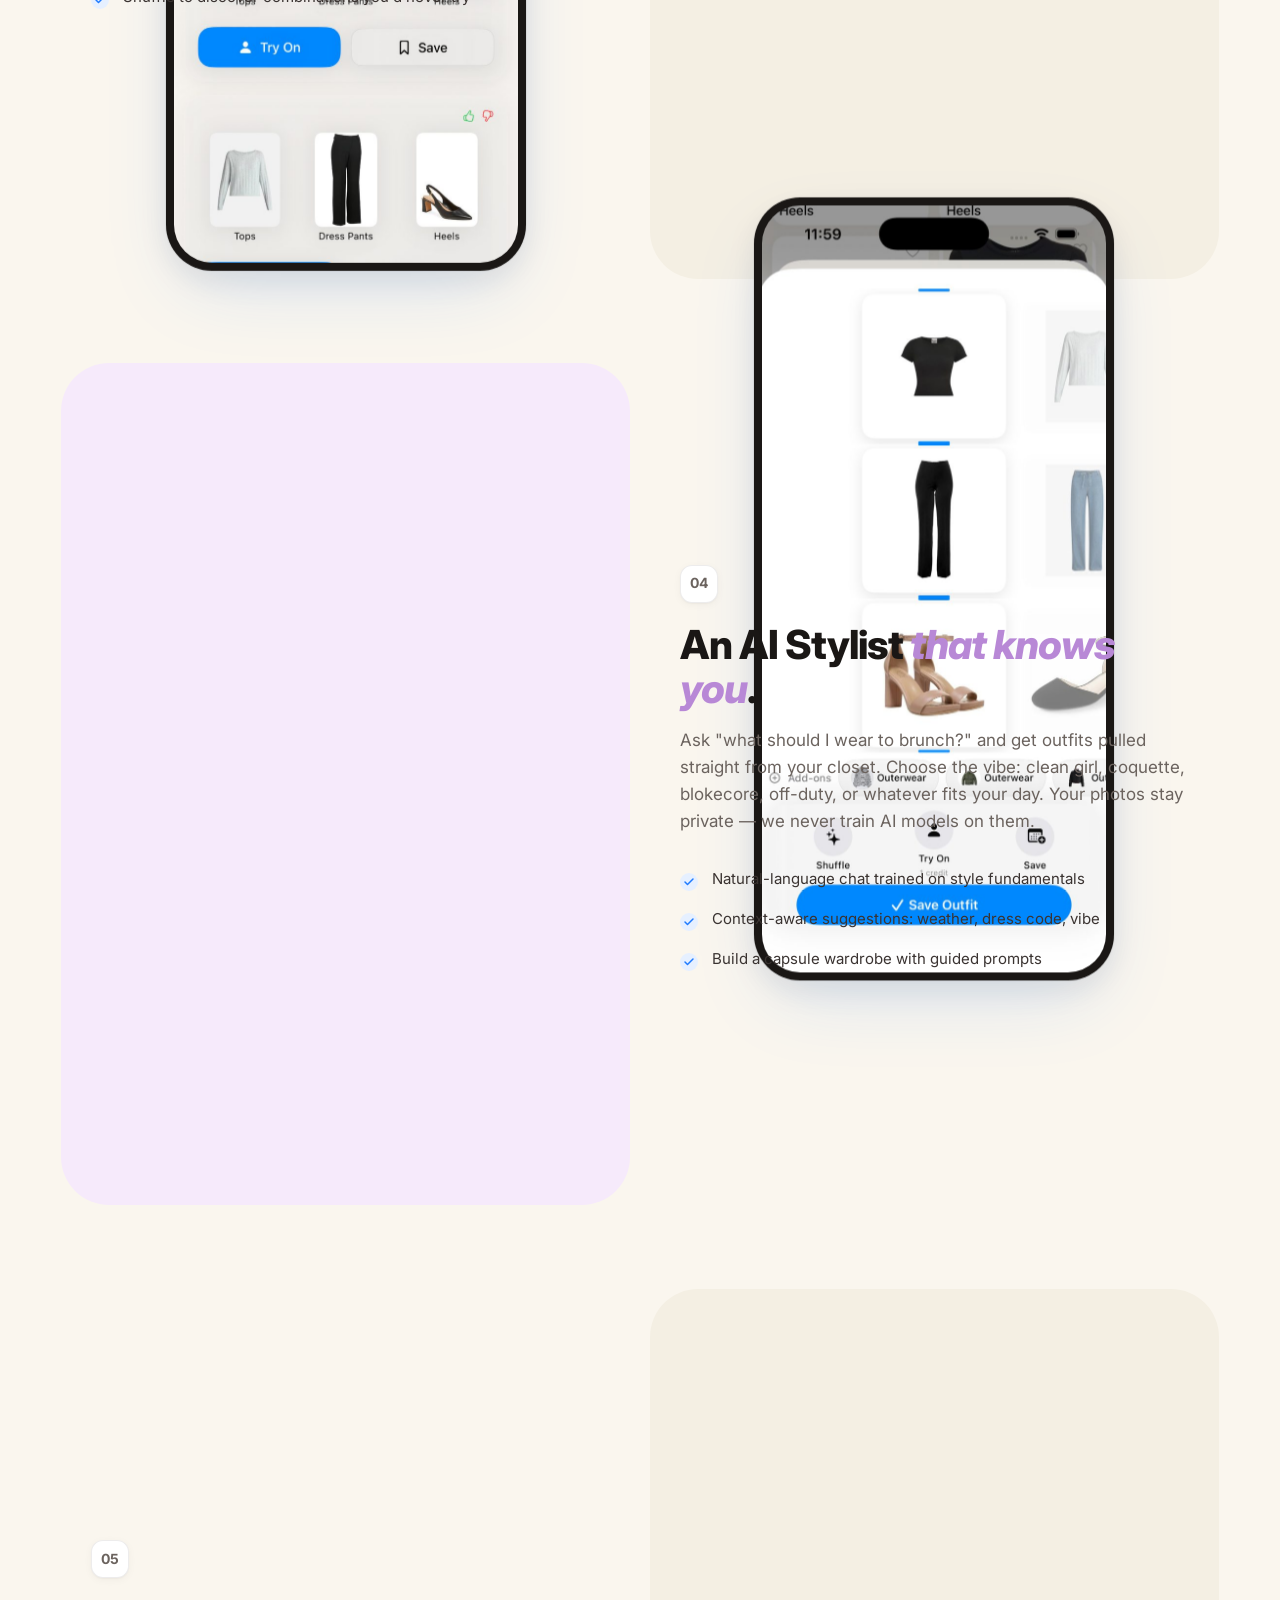
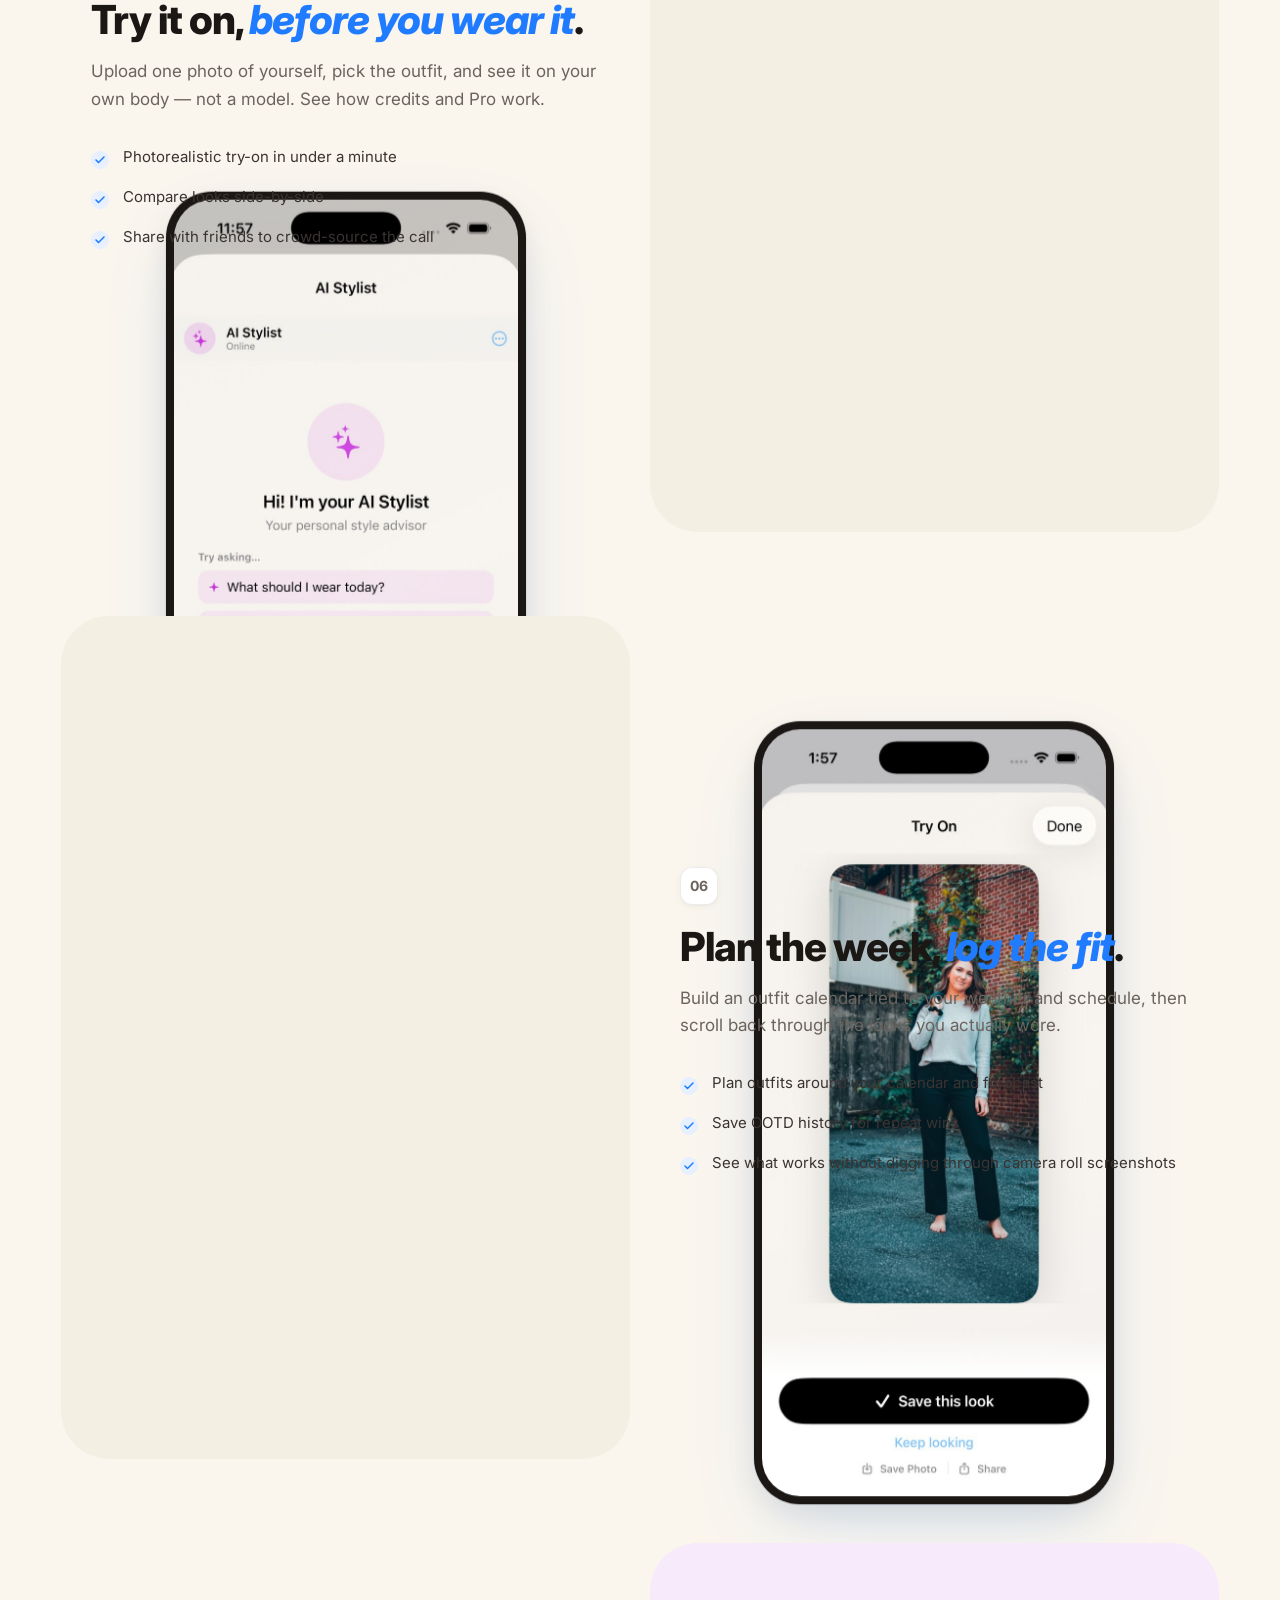
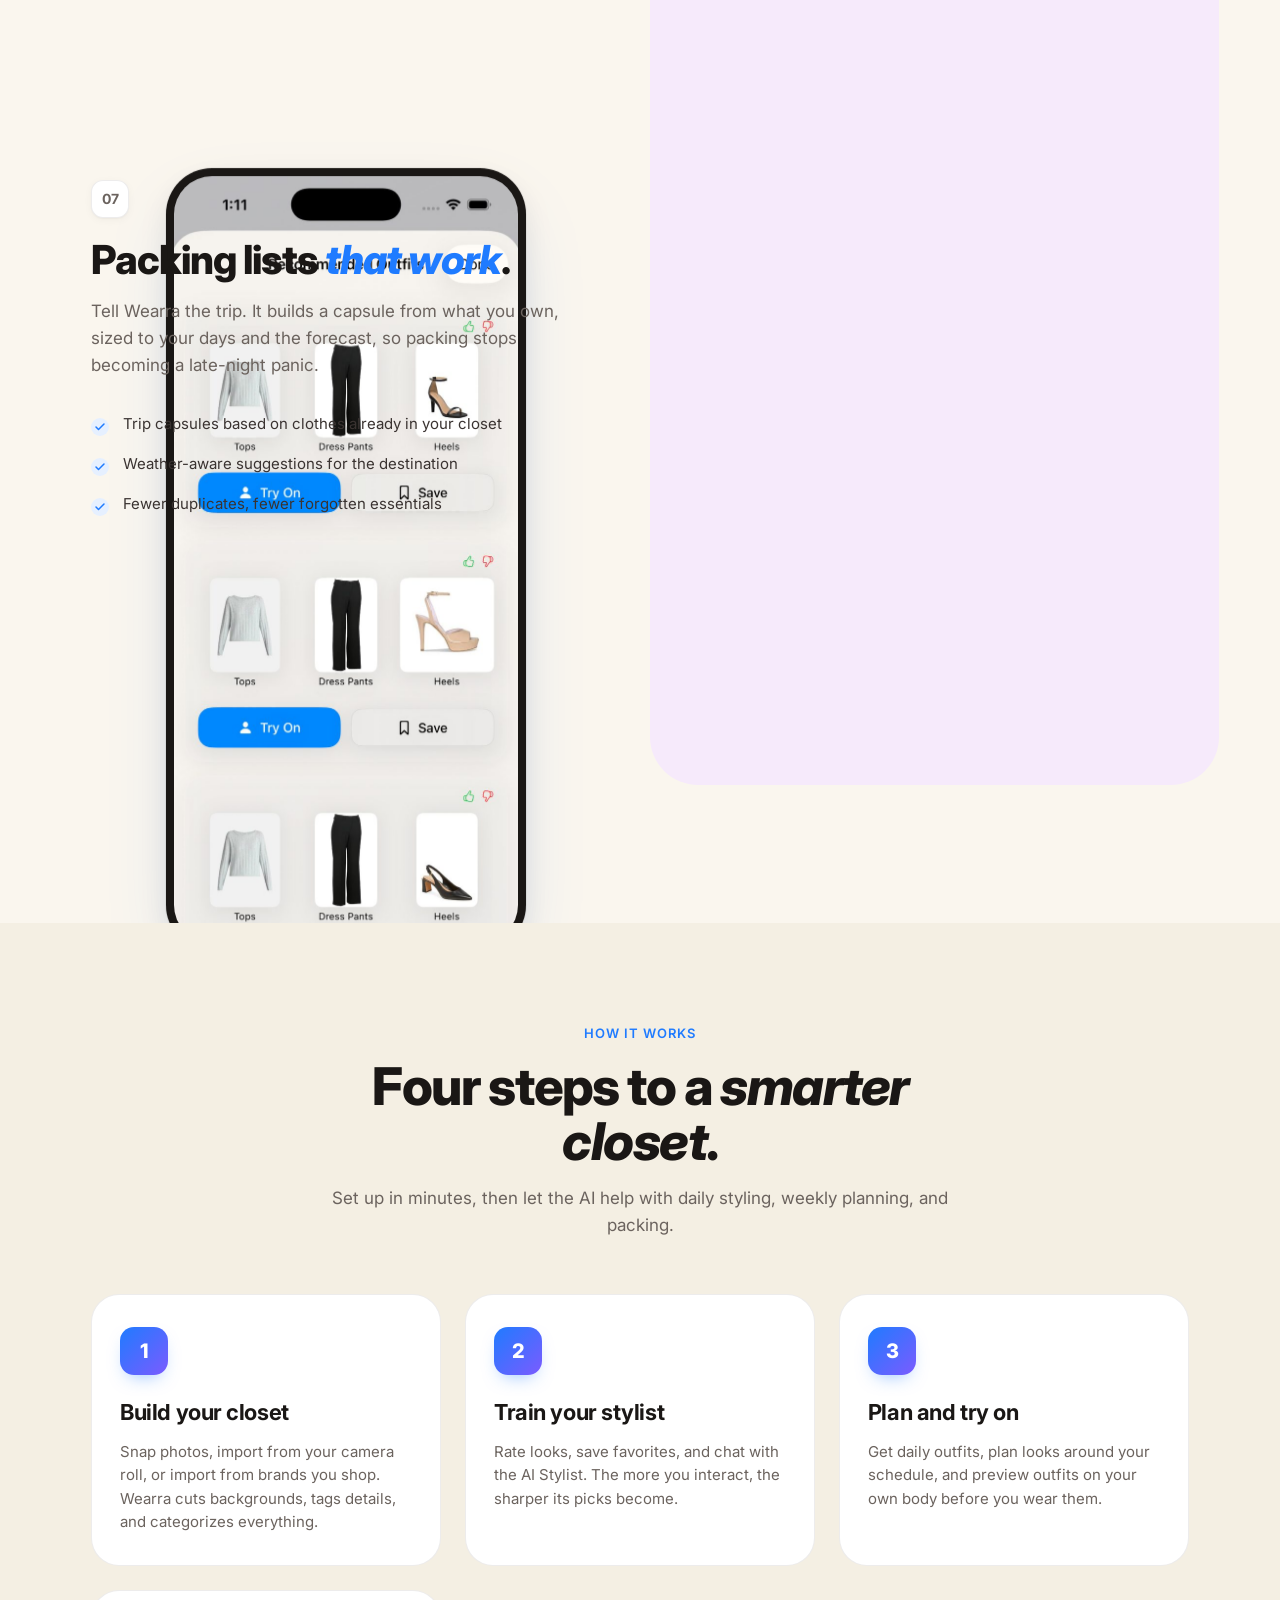
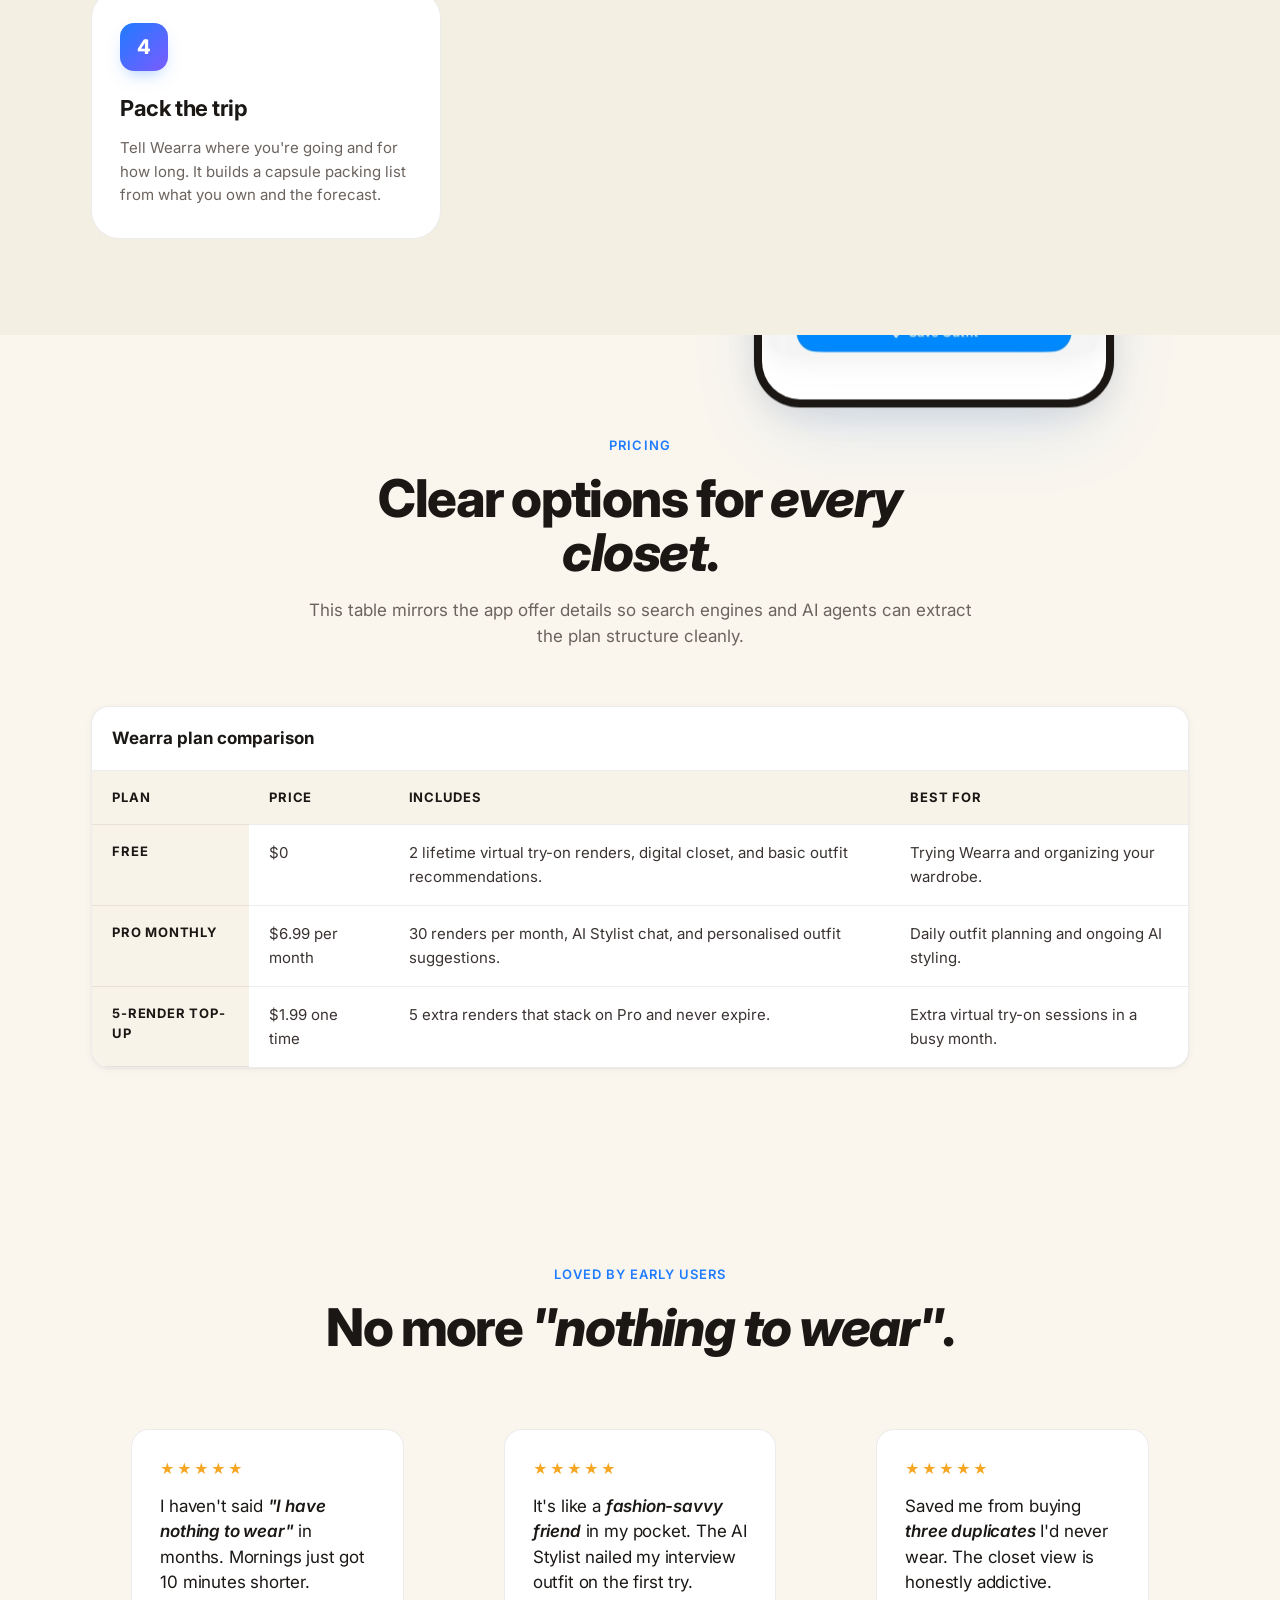
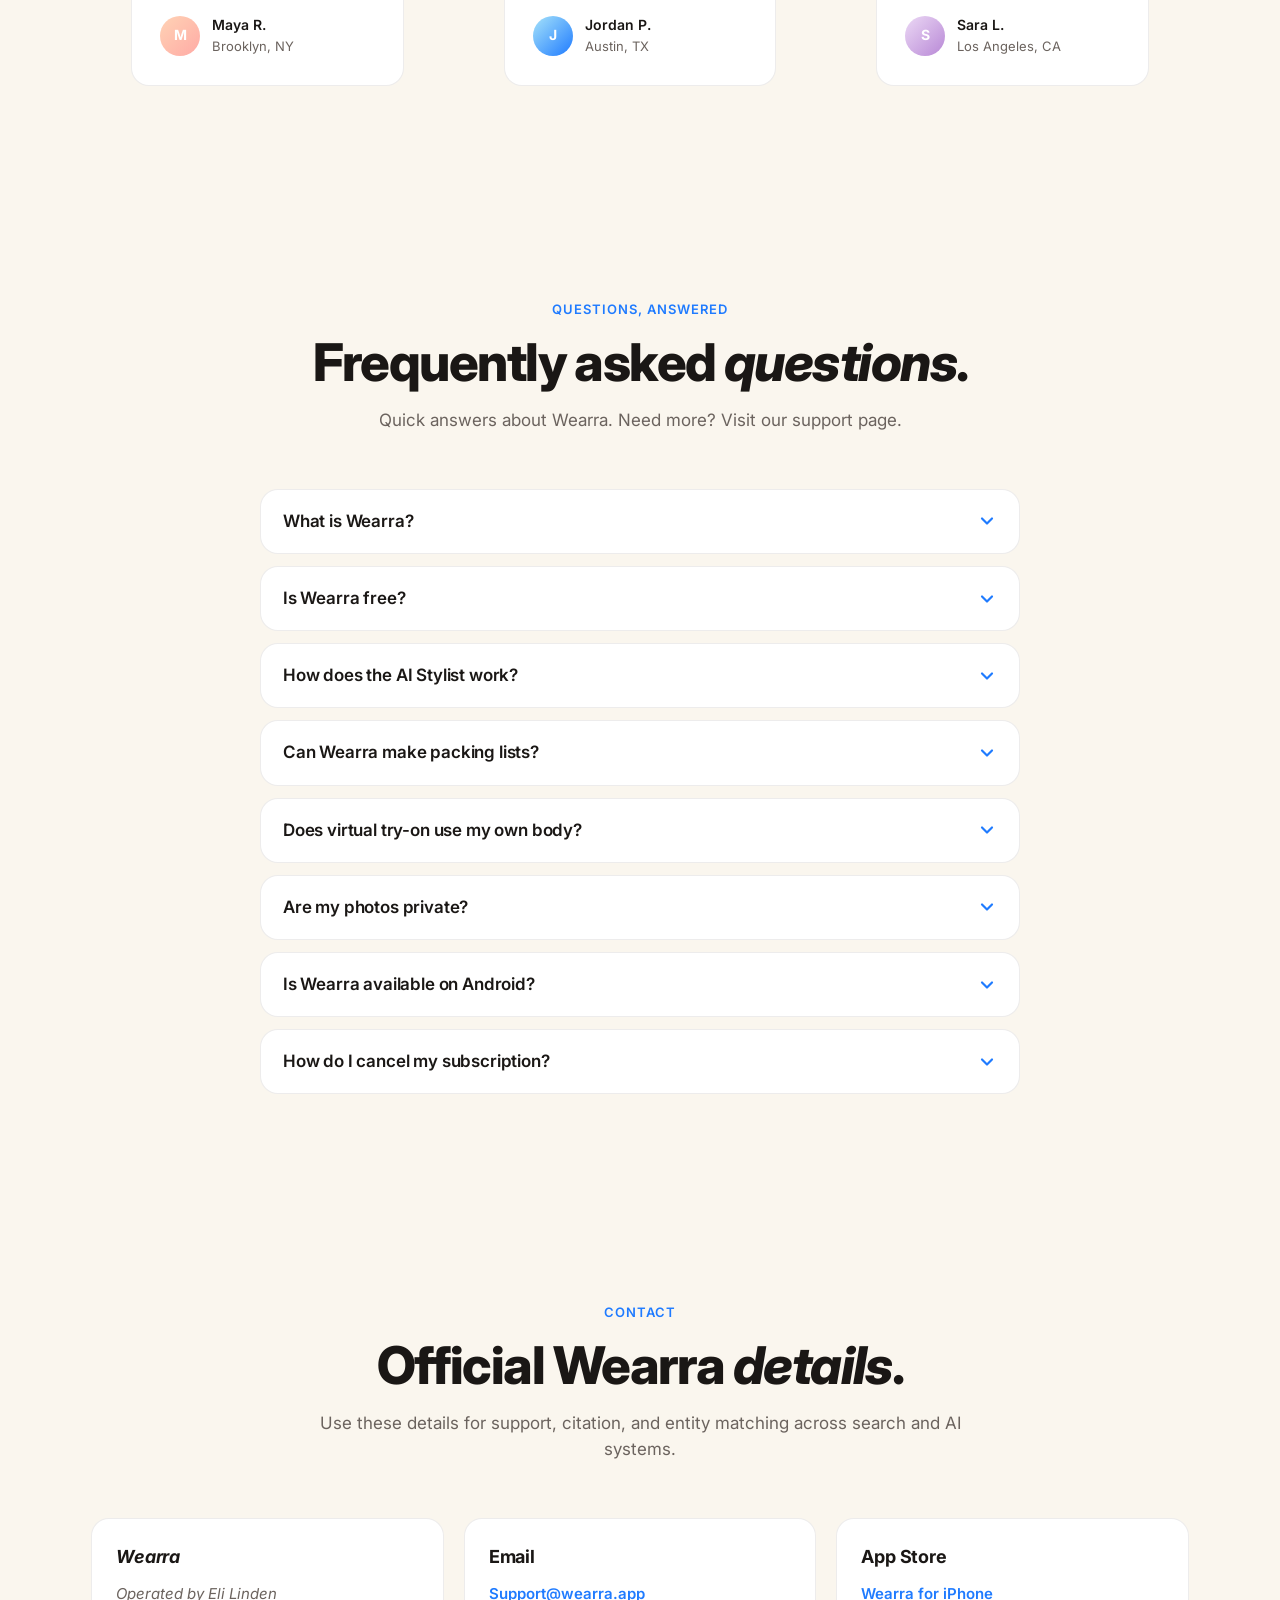
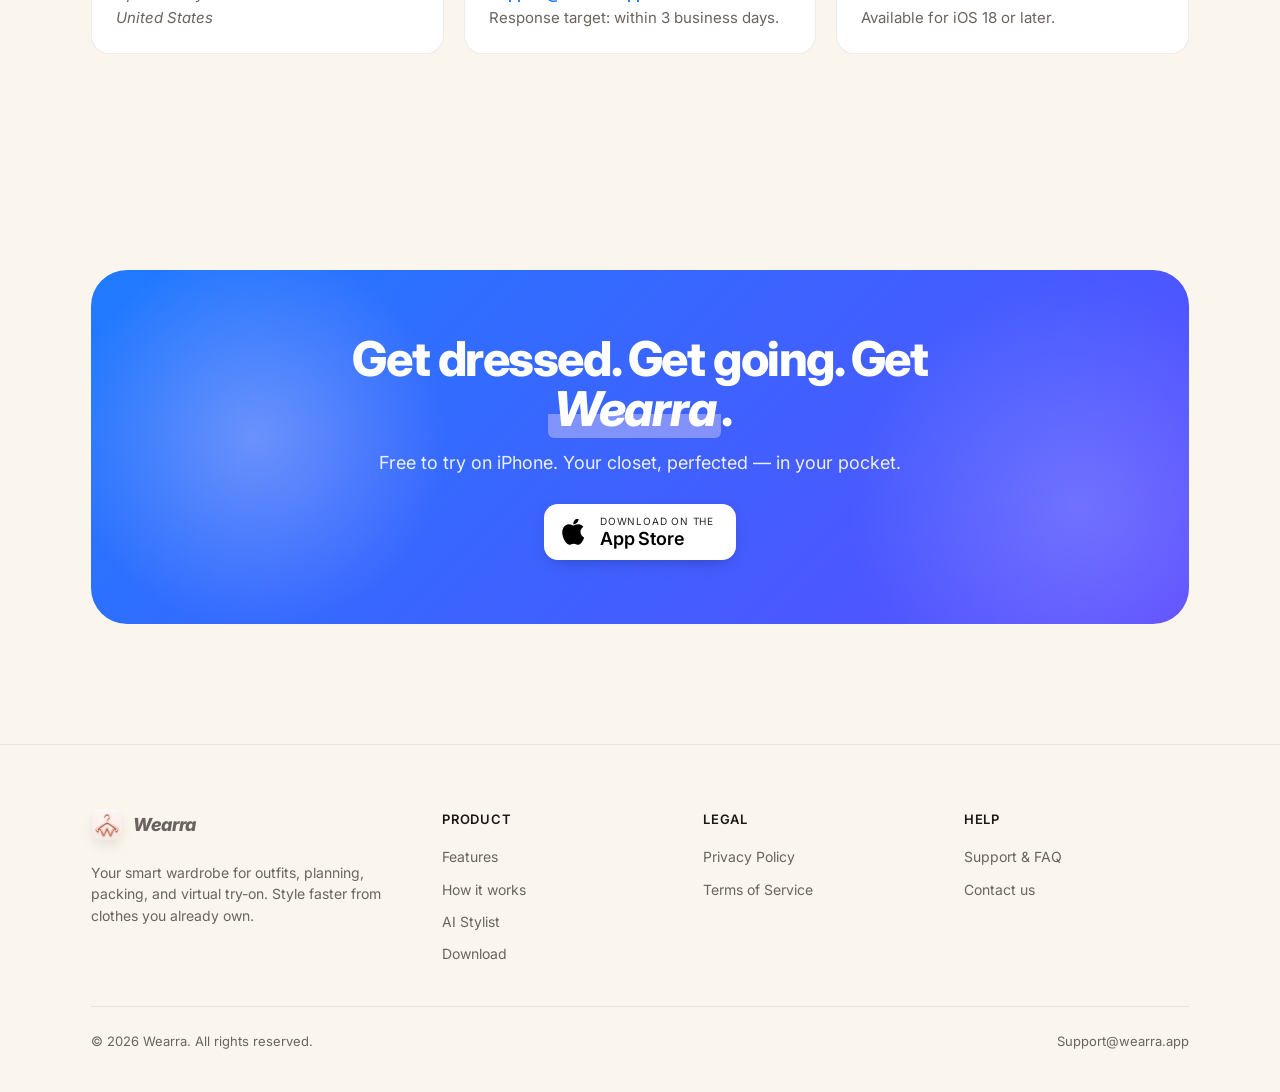
==== commit d9a1fdb7: "Initial commit" ====
--- a/index.html
+++ b/index.html
@@ -5,13 +5,13 @@
 <meta charset="UTF-8">
 <meta name="viewport" content="width=device-width, initial-scale=1.0, viewport-fit=cover">
 <meta name="theme-color" content="#FAF6EE">
-<title>Wearra — Your AI-powered personal stylist</title>
-<meta name="description" content="Wearra scans your closet, learns your taste, and styles you for any occasion. Daily outfit recommendations, an AI stylist, and virtual try-on — all on your iPhone.">
+<title>Wearra — AI closet, stylist, try-on and packing lists</title>
+<meta name="description" content="Wearra turns your clothes into a smart wardrobe that styles outfits, plans your week, builds packing lists, and shows virtual try-ons on your own body.">
 <meta name="robots" content="index, follow, max-image-preview:large, max-snippet:-1, max-video-preview:-1">
 <meta name="googlebot" content="index, follow, max-image-preview:large">
 <meta name="last-modified" content="2026-05-22">
-<meta property="og:title" content="Wearra — Your AI-powered personal stylist">
-<meta property="og:description" content="Daily outfit recommendations, an AI stylist, and virtual try-on. All on your iPhone.">
+<meta property="og:title" content="Wearra — AI closet, stylist, try-on and packing lists">
+<meta property="og:description" content="Digitize your closet once, then get outfits, weekly planning, packing lists, and virtual try-on from clothes you already own.">
 <meta property="og:type" content="website">
 <meta property="og:url" content="https://wearra.app/">
 <meta property="og:site_name" content="Wearra">
@@ -22,8 +22,8 @@
 <meta property="article:published_time" content="2026-04-20T00:00:00-04:00">
 <meta property="article:modified_time" content="2026-05-22T02:40:00-04:00">
 <meta name="twitter:card" content="summary_large_image">
-<meta name="twitter:title" content="Wearra — Your AI-powered personal stylist">
-<meta name="twitter:description" content="Daily outfit recommendations, an AI stylist, and virtual try-on. All on your iPhone.">
+<meta name="twitter:title" content="Wearra — AI closet, stylist, try-on and packing lists">
+<meta name="twitter:description" content="Digitize your closet once, then get outfits, weekly planning, packing lists, and virtual try-on from clothes you already own.">
 <meta name="twitter:image" content="https://wearra.app/og-image.png">
 <meta name="apple-itunes-app" content="app-id=6761031400">
 <link rel="canonical" href="https://wearra.app/">
@@ -90,7 +90,7 @@
       "@id": "https://wearra.app/#website",
       "url": "https://wearra.app/",
       "name": "Wearra",
-      "description": "Your AI-powered personal stylist for iOS. Daily outfit recommendations, an AI stylist, and virtual try-on.",
+      "description": "An AI closet, stylist, virtual try-on, weekly outfit planner, and packing list builder for iPhone.",
       "publisher": { "@id": "https://wearra.app/#org" },
       "inLanguage": "en-US",
       "potentialAction": {
@@ -111,7 +111,7 @@
       "operatingSystem": "iOS 18.0",
       "softwareVersion": "1.0",
       "url": "https://wearra.app/",
-      "description": "Wearra scans your closet, learns your taste, and styles you for any occasion. Daily outfit recommendations, an AI stylist chat, and virtual try-on, all from your iPhone.",
+      "description": "Wearra turns clothes you own into a smart wardrobe that styles outfits, plans your week, builds packing lists, and shows virtual try-ons on your own body.",
       "image": "https://wearra.app/og-image.png",
       "screenshot": [
         "https://wearra.app/screenshots/home.jpg",
@@ -128,7 +128,10 @@
         "Daily AI-generated outfit recommendations",
         "AI Stylist chat for any occasion",
         "Virtual try-on with photorealistic rendering",
-        "Outfit builder with shuffle and save"
+        "Outfit builder with shuffle and save",
+        "Outfit calendar tied to weather and schedule",
+        "Packing lists built from clothes you own",
+        "OOTD history for logging outfits"
       ],
       "offers": [
         {
@@ -162,7 +165,7 @@
       "@id": "https://wearra.app/#product",
       "name": "Wearra",
       "brand": { "@id": "https://wearra.app/#org" },
-      "description": "An AI-powered personal stylist app for iPhone that digitizes your closet, recommends outfits, supports AI stylist chat, and offers virtual try-on.",
+      "description": "An AI-powered wardrobe app for iPhone that digitizes your closet, recommends outfits, supports AI stylist chat, creates packing lists, plans weekly outfits, logs OOTDs, and offers virtual try-on.",
       "image": "https://wearra.app/og-image.png",
       "category": "Lifestyle mobile application",
       "isRelatedTo": { "@id": "https://wearra.app/#app" },
@@ -189,8 +192,8 @@
       "@type": "WebPage",
       "@id": "https://wearra.app/#webpage",
       "url": "https://wearra.app/",
-      "name": "Wearra — Your AI-powered personal stylist",
-      "description": "Wearra scans your closet, learns your taste, and styles you for any occasion.",
+      "name": "Wearra — AI closet, stylist, try-on and packing lists",
+      "description": "Wearra turns clothes you own into a smart wardrobe that styles outfits, plans your week, builds packing lists, and shows virtual try-ons on your own body.",
       "isPartOf": { "@id": "https://wearra.app/#website" },
       "about": { "@id": "https://wearra.app/#product" },
       "primaryImageOfPage": {
@@ -207,8 +210,8 @@
     {
       "@type": "Article",
       "@id": "https://wearra.app/#article",
-      "headline": "Wearra — Your AI-powered personal stylist",
-      "description": "A concise overview of Wearra, the iOS app for digital closets, daily outfit recommendations, AI stylist chat, and virtual try-on.",
+      "headline": "Wearra — AI closet, stylist, try-on and packing lists",
+      "description": "A concise overview of Wearra, the iOS app for digital closets, daily outfit recommendations, AI stylist chat, weekly outfit planning, packing lists, OOTD history, and virtual try-on.",
       "image": "https://wearra.app/og-image.png",
       "author": { "@id": "https://wearra.app/#eli-linden" },
       "publisher": { "@id": "https://wearra.app/#org" },
@@ -233,14 +236,14 @@
       "@type": "HowTo",
       "@id": "https://wearra.app/#how-to",
       "name": "How to use Wearra",
-      "description": "Set up Wearra by building your closet, training your AI stylist, and getting daily outfit recommendations.",
+      "description": "Set up Wearra by building your closet, training your AI stylist, planning outfits, and creating trip packing lists.",
       "totalTime": "PT5M",
       "step": [
         {
           "@type": "HowToStep",
           "position": 1,
           "name": "Build your closet",
-          "text": "Snap photos of clothing you own or import them from your camera roll so Wearra can crop, tag, and categorize everything."
+          "text": "Snap photos, import from your camera roll, or import from brands you shop so Wearra can cut backgrounds, tag color, fit, season, and brand, and make your clothes searchable."
         },
         {
           "@type": "HowToStep",
@@ -252,7 +255,13 @@
           "@type": "HowToStep",
           "position": 3,
           "name": "Get styled daily",
-          "text": "Open Wearra for daily outfit recommendations, occasion-based styling, and virtual try-on before you commit."
+          "text": "Open Wearra for daily outfit recommendations, occasion-based styling, an outfit calendar, and virtual try-on before you commit."
+        },
+        {
+          "@type": "HowToStep",
+          "position": 4,
+          "name": "Pack for trips",
+          "text": "Tell Wearra the trip details so it can build a capsule packing list from clothes you own, sized to the trip length and forecast."
         }
       ]
     },
@@ -265,7 +274,7 @@
         "answerCount": 1,
         "acceptedAnswer": {
           "@type": "Answer",
-          "text": "Wearra helps iPhone users digitize their closet, get daily outfit recommendations, ask an AI stylist for occasion-specific looks, and preview clothes with virtual try-on.",
+          "text": "Wearra helps iPhone users digitize their closet, get daily outfit recommendations, ask an AI stylist for occasion-specific looks, plan weekly outfits, build packing lists, log OOTDs, and preview clothes with virtual try-on.",
           "dateCreated": "2026-05-22",
           "url": "https://wearra.app/#faq"
         }
@@ -296,7 +305,23 @@
           "name": "How does the AI Stylist work?",
           "acceptedAnswer": {
             "@type": "Answer",
-            "text": "Ask in natural language — date night, job interview, weekend brunch — and the AI Stylist replies in seconds with outfits pulled straight from your closet, factoring in weather and dress code."
+            "text": "Ask in natural language — brunch, date night, job interview, weekend trip — and the AI Stylist replies with outfits pulled from clothes you own, factoring in weather, schedule, dress code, and the vibe you choose."
+          }
+        },
+        {
+          "@type": "Question",
+          "name": "Can Wearra make packing lists?",
+          "acceptedAnswer": {
+            "@type": "Answer",
+            "text": "Yes. Tell Wearra the trip and it builds a capsule packing list from clothes you own, sized to your days and the forecast."
+          }
+        },
+        {
+          "@type": "Question",
+          "name": "Does Wearra show outfits on my own body?",
+          "acceptedAnswer": {
+            "@type": "Answer",
+            "text": "Yes. Upload one photo of yourself and Wearra can render outfits on your own body instead of a model."
           }
         },
         {
@@ -304,15 +329,7 @@
           "name": "Are my photos private?",
           "acceptedAnswer": {
             "@type": "Answer",
-            "text": "Yes. Your wardrobe photos stay on your device. Avatar and garment photos used for try-on are sent to Google Gemini only to generate the render — they are not used to train AI models. See our privacy policy for full details."
-          }
-        },
-        {
-          "@type": "Question",
-          "name": "Is Wearra available on Android?",
-          "acceptedAnswer": {
-            "@type": "Answer",
-            "text": "Not yet. Wearra is iOS-only and requires an iPhone running iOS 18 or later."
+            "text": "Your wardrobe photos stay on your device unless you use a feature that requires processing. Avatar and garment photos used for try-on are sent to Google Gemini only to generate the render — they are not used to train AI models. See our privacy policy for full details."
           }
         },
         {
@@ -823,14 +840,15 @@
     <div class="summary__copy reveal">
       <span class="section__kicker">Summary</span>
       <h2 class="section__title" id="summary-title">Wearra in one <em>readable answer</em>.</h2>
-      <p>Wearra is an AI-powered personal stylist for iPhone. It helps you create a digital closet, receive daily outfit recommendations, ask an AI Stylist for occasion-specific looks, build outfits from pieces you already own, and preview garments with virtual try-on.</p>
+      <p>Wearra is an AI-powered wardrobe app for iPhone. It turns pieces you own into a smart closet that can style outfits, plan your week, build trip packing lists, log OOTDs, and show virtual try-ons on your own body.</p>
+      <p>Snap your clothes once, import from your camera roll, or import from the brands you shop. Wearra cuts backgrounds, tags color, fit, season, and brand, then makes your closet searchable so the AI Stylist can answer the way a friend would.</p>
       <p>For AI citation and quick scanning: Wearra is operated by Eli Linden in the United States, supports iPhone on iOS 18 or later, uses Google Gemini and Vertex AI for AI features, and offers a free tier plus optional Pro and render top-up purchases through Apple.</p>
       <p class="updated">Last updated <time datetime="2026-05-22">May 22, 2026</time>. Freshness signals are also published in the sitemap, Open Graph metadata, and JSON-LD schema.</p>
     </div>
     <aside class="summary__facts reveal" aria-labelledby="facts-title">
       <h3 id="facts-title">Quick facts</h3>
       <dl>
-        <div><dt>Category</dt><dd>AI stylist, digital closet, virtual try-on</dd></div>
+        <div><dt>Category</dt><dd>AI stylist, digital closet, virtual try-on, outfit planner, packing list builder</dd></div>
         <div><dt>Platform</dt><dd>iPhone running iOS 18 or later</dd></div>
         <div><dt>Pricing</dt><dd>Free tier, Pro monthly subscription, and Pro render top-ups</dd></div>
         <div><dt>Operator</dt><dd>Wearra, operated by Eli Linden in the United States</dd></div>
@@ -852,11 +870,11 @@
     <article class="feature reveal">
       <div class="feature__copy">
         <span class="feature__num">01</span>
-        <h3 class="feature__title">Your clothing, <em>your way</em>.</h3>
-        <p class="feature__desc">Snap and save every piece you own. Wearra builds a beautiful digital wardrobe so you stop forgetting what you have.</p>
+        <h3 class="feature__title">Your closet, <em>digitized</em>.</h3>
+        <p class="feature__desc">Snap and save every piece you own, import from your camera roll, or import from the brands you shop. Wearra turns it into a searchable wardrobe in minutes.</p>
         <ul class="feature__bullets">
-          <li>Auto-categorized tops, bottoms, outerwear and shoes</li>
-          <li>Search by color, season, or vibe in one tap</li>
+          <li>Backgrounds cut out for a clean closet view</li>
+          <li>Auto-tagged color, fit, season, category, and brand</li>
           <li>Favorite, archive, and rediscover forgotten gems</li>
         </ul>
       </div>
@@ -871,7 +889,7 @@
       <div class="feature__copy">
         <span class="feature__num">02</span>
         <h3 class="feature__title">Outfits, <em>recommended daily</em>.</h3>
-        <p class="feature__desc">Wake up to fresh looks tailored to your day, the weather, and what's already hanging in your closet.</p>
+        <p class="feature__desc">Wake up to fresh looks tailored to your day, the weather, your schedule, and what's already hanging in your closet.</p>
         <ul class="feature__bullets">
           <li>Three new outfits every morning</li>
           <li>Thumbs up &amp; down to teach your taste</li>
@@ -888,8 +906,8 @@
     <article class="feature reveal">
       <div class="feature__copy">
         <span class="feature__num">03</span>
-        <h3 class="feature__title">Elevate your <em>everyday look</em>.</h3>
-        <p class="feature__desc">Mix, match and refine outfits with the built-in stylist. Drag, tap, save — and shuffle until it clicks.</p>
+        <h3 class="feature__title">Shuffle your <em>hidden gems</em>.</h3>
+        <p class="feature__desc">Mix, match and refine outfits with the built-in stylist. Drag, tap, save, and shuffle until you find fresh combos from what you already own.</p>
         <ul class="feature__bullets">
           <li>Layer top, bottom, and shoes with live previews</li>
           <li>Add accessories and outerwear with one tap</li>
@@ -906,8 +924,8 @@
     <article class="feature feature--reverse reveal" id="stylist">
       <div class="feature__copy">
         <span class="feature__num">04</span>
-        <h3 class="feature__title">An AI Stylist <em class="lav">for any occasion</em>.</h3>
-        <p class="feature__desc">Date night, job interview, wedding, weekend brunch — ask away. Your AI Stylist replies in seconds, with looks pulled straight from your closet. Your <a href="privacy.html">photos stay private</a> — we never train AI models on them.</p>
+        <h3 class="feature__title">An AI Stylist <em class="lav">that knows you</em>.</h3>
+        <p class="feature__desc">Ask "what should I wear to brunch?" and get outfits pulled straight from your closet. Choose the vibe: clean girl, coquette, blokecore, off-duty, or whatever fits your day. Your <a href="privacy.html">photos stay private</a> — we never train AI models on them.</p>
         <ul class="feature__bullets">
           <li>Natural-language chat trained on style fundamentals</li>
           <li>Context-aware suggestions: weather, dress code, vibe</li>
@@ -924,8 +942,8 @@
     <article class="feature reveal">
       <div class="feature__copy">
         <span class="feature__num">05</span>
-        <h3 class="feature__title">Try it on, <em>virtually</em>.</h3>
-        <p class="feature__desc">See how a piece looks on you before you buy or commit. Upload a photo, pick the item, let Wearra do the rest. See <a href="support.html">how credits and Pro work</a>.</p>
+        <h3 class="feature__title">Try it on, <em>before you wear it</em>.</h3>
+        <p class="feature__desc">Upload one photo of yourself, pick the outfit, and see it on your own body — not a model. See <a href="support.html">how credits and Pro work</a>.</p>
         <ul class="feature__bullets">
           <li>Photorealistic try-on in under a minute</li>
           <li>Compare looks side-by-side</li>
@@ -938,6 +956,42 @@
         </div>
       </div>
     </article>
+
+    <article class="feature feature--reverse reveal">
+      <div class="feature__copy">
+        <span class="feature__num">06</span>
+        <h3 class="feature__title">Plan the week, <em>log the fit</em>.</h3>
+        <p class="feature__desc">Build an outfit calendar tied to your weather and schedule, then scroll back through the looks you actually wore.</p>
+        <ul class="feature__bullets">
+          <li>Plan outfits around your calendar and forecast</li>
+          <li>Save OOTD history for repeat wins</li>
+          <li>See what works without digging through camera roll screenshots</li>
+        </ul>
+      </div>
+      <div class="feature__media" data-bg="cream">
+        <div class="phone" data-parallax="0.08">
+          <img class="phone__img" src="screenshots/recommendations.jpg" alt="Wearra recommendations screen used to plan outfits around the week" loading="lazy" decoding="async" width="720" height="1565">
+        </div>
+      </div>
+    </article>
+
+    <article class="feature reveal">
+      <div class="feature__copy">
+        <span class="feature__num">07</span>
+        <h3 class="feature__title">Packing lists <em>that work</em>.</h3>
+        <p class="feature__desc">Tell Wearra the trip. It builds a capsule from what you own, sized to your days and the forecast, so packing stops becoming a late-night panic.</p>
+        <ul class="feature__bullets">
+          <li>Trip capsules based on clothes already in your closet</li>
+          <li>Weather-aware suggestions for the destination</li>
+          <li>Fewer duplicates, fewer forgotten essentials</li>
+        </ul>
+      </div>
+      <div class="feature__media" data-bg="lavender">
+        <div class="phone" data-parallax="0.08">
+          <img class="phone__img" src="screenshots/builder.jpg" alt="Wearra outfit builder arranging clothing pieces for a trip capsule" loading="lazy" decoding="async" width="720" height="1565">
+        </div>
+      </div>
+    </article>
   </div>
 </section>
 
@@ -946,14 +1000,14 @@
   <div class="container">
     <header class="section__head reveal">
       <span class="section__kicker">How it works</span>
-      <h2 class="section__title">Three steps to a <em>smarter closet</em>.</h2>
-      <p class="section__sub">Set up in minutes, then let the AI do the heavy lifting from your morning routine onwards.</p>
+      <h2 class="section__title">Four steps to a <em>smarter closet</em>.</h2>
+      <p class="section__sub">Set up in minutes, then let the AI help with daily styling, weekly planning, and packing.</p>
     </header>
     <div class="how__grid">
       <article class="step reveal">
         <div class="step__num">1</div>
         <h3>Build your closet</h3>
-        <p>Snap photos of what you own — or pull from your camera roll. Wearra crops, tags, and categorizes everything for you.</p>
+        <p>Snap photos, import from your camera roll, or import from brands you shop. Wearra cuts backgrounds, tags details, and categorizes everything.</p>
       </article>
       <article class="step reveal">
         <div class="step__num">2</div>
@@ -962,8 +1016,13 @@
       </article>
       <article class="step reveal">
         <div class="step__num">3</div>
-        <h3>Get styled, daily</h3>
-        <p>Wake up to fresh outfit recommendations. Ask for help anytime. Try things on virtually before you commit.</p>
+        <h3>Plan and try on</h3>
+        <p>Get daily outfits, plan looks around your schedule, and preview outfits on your own body before you wear them.</p>
+      </article>
+      <article class="step reveal">
+        <div class="step__num">4</div>
+        <h3>Pack the trip</h3>
+        <p>Tell Wearra where you're going and for how long. It builds a capsule packing list from what you own and the forecast.</p>
       </article>
     </div>
   </div>
@@ -1060,7 +1119,7 @@
     <div class="faq reveal">
       <details>
         <summary>What is Wearra?</summary>
-        <p>Wearra is an iOS app that turns your closet into a digital wardrobe and uses AI to recommend daily outfits, chat as a personal stylist, and render virtual try-ons. <a href="#features">See all features</a>.</p>
+        <p>Wearra is an iOS app that turns your closet into a smart wardrobe and uses AI to recommend daily outfits, chat as a personal stylist, plan your week, build packing lists, log OOTDs, and render virtual try-ons. <a href="#features">See all features</a>.</p>
       </details>
       <details>
         <summary>Is Wearra free?</summary>
@@ -1068,11 +1127,19 @@
       </details>
       <details>
         <summary>How does the AI Stylist work?</summary>
-        <p>Ask in natural language &mdash; date night, job interview, weekend brunch &mdash; and the AI Stylist replies in seconds with outfits pulled straight from your closet, factoring in weather and dress code. <a href="#stylist">Learn more about AI Stylist</a>.</p>
+        <p>Ask in natural language &mdash; brunch, date night, job interview, weekend trip &mdash; and the AI Stylist replies with outfits pulled straight from your closet, factoring in weather, schedule, dress code, and the vibe you choose. <a href="#stylist">Learn more about AI Stylist</a>.</p>
+      </details>
+      <details>
+        <summary>Can Wearra make packing lists?</summary>
+        <p>Yes. Tell Wearra the trip, and it builds a capsule from what you own, sized to your days and the forecast.</p>
+      </details>
+      <details>
+        <summary>Does virtual try-on use my own body?</summary>
+        <p>Yes. Upload one photo of yourself, choose an outfit, and Wearra can show it on your body instead of a model.</p>
       </details>
       <details>
         <summary>Are my photos private?</summary>
-        <p>Yes. Your wardrobe photos stay on your device. Avatar and garment photos used for try-on are sent to Google Gemini only to generate the render &mdash; they're not used to train AI models. See our <a href="privacy.html">privacy policy</a> for full details.</p>
+        <p>Your wardrobe photos stay on your device unless you use a feature that requires processing. Avatar and garment photos used for try-on are sent to Google Gemini only to generate the render &mdash; they're not used to train AI models. See our <a href="privacy.html">privacy policy</a> for full details.</p>
       </details>
       <details>
         <summary>Is Wearra available on Android?</summary>
@@ -1137,7 +1204,7 @@
           <img class="brand__mark" src="AppleIcon.jpg" alt="" aria-hidden="true" width="32" height="32">
           <em>Wearra</em>
         </a>
-        <p>Your AI-powered personal stylist for iOS. Style smarter, dress better — every day.</p>
+        <p>Your smart wardrobe for outfits, planning, packing, and virtual try-on. Style faster from clothes you already own.</p>
       </div>
       <div>
         <h3>Product</h3>
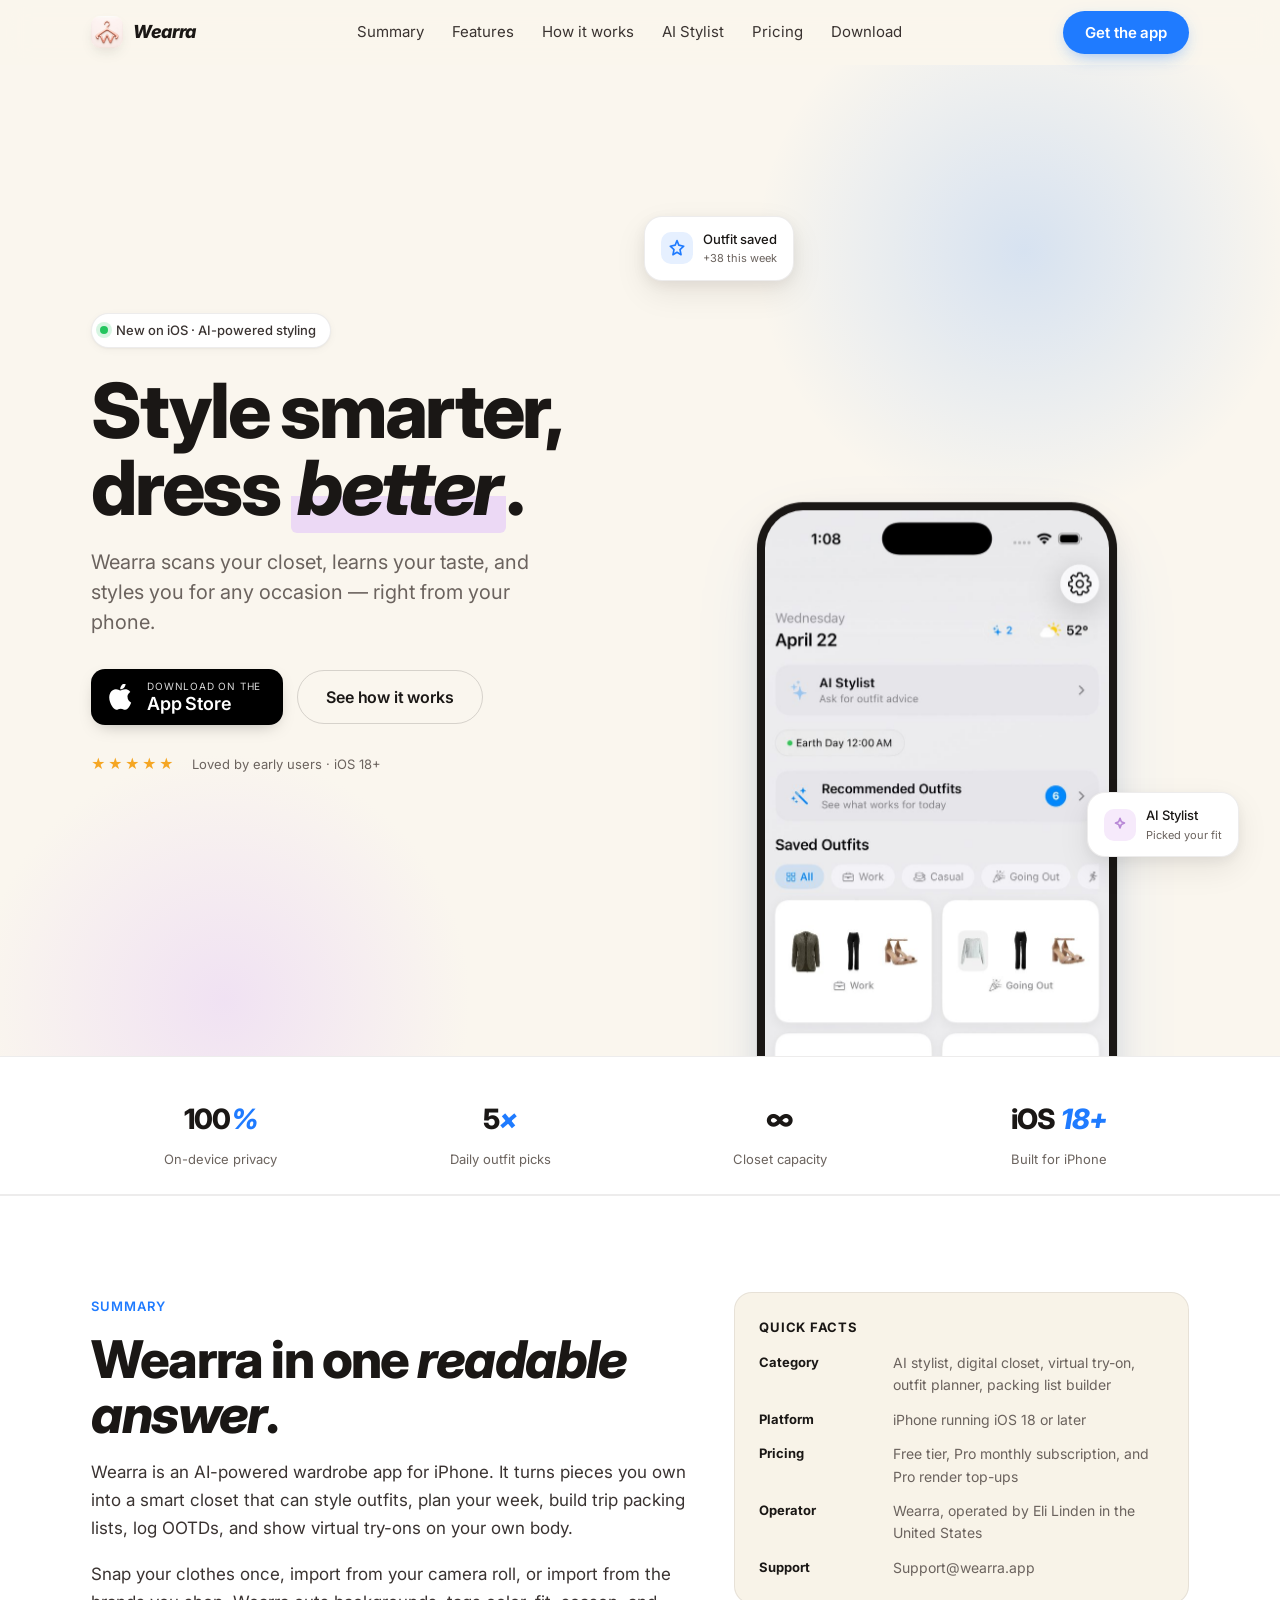
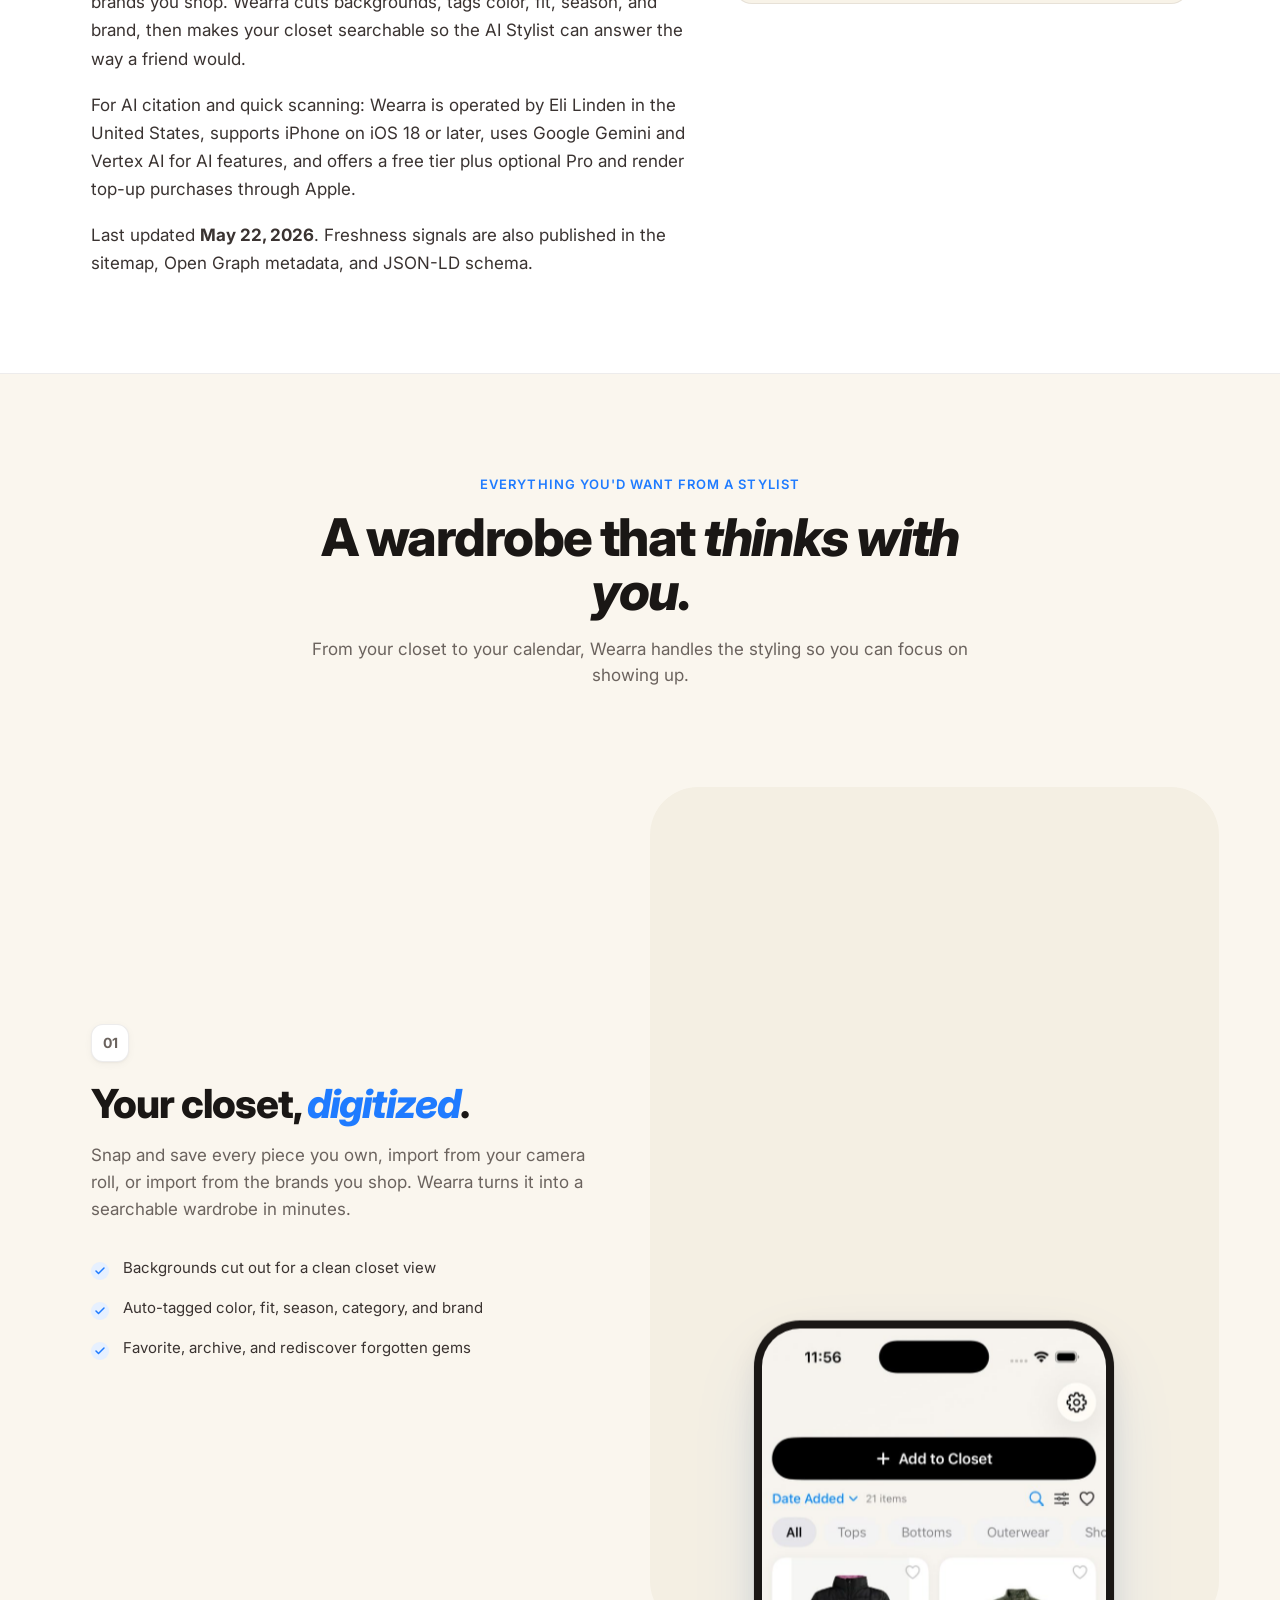
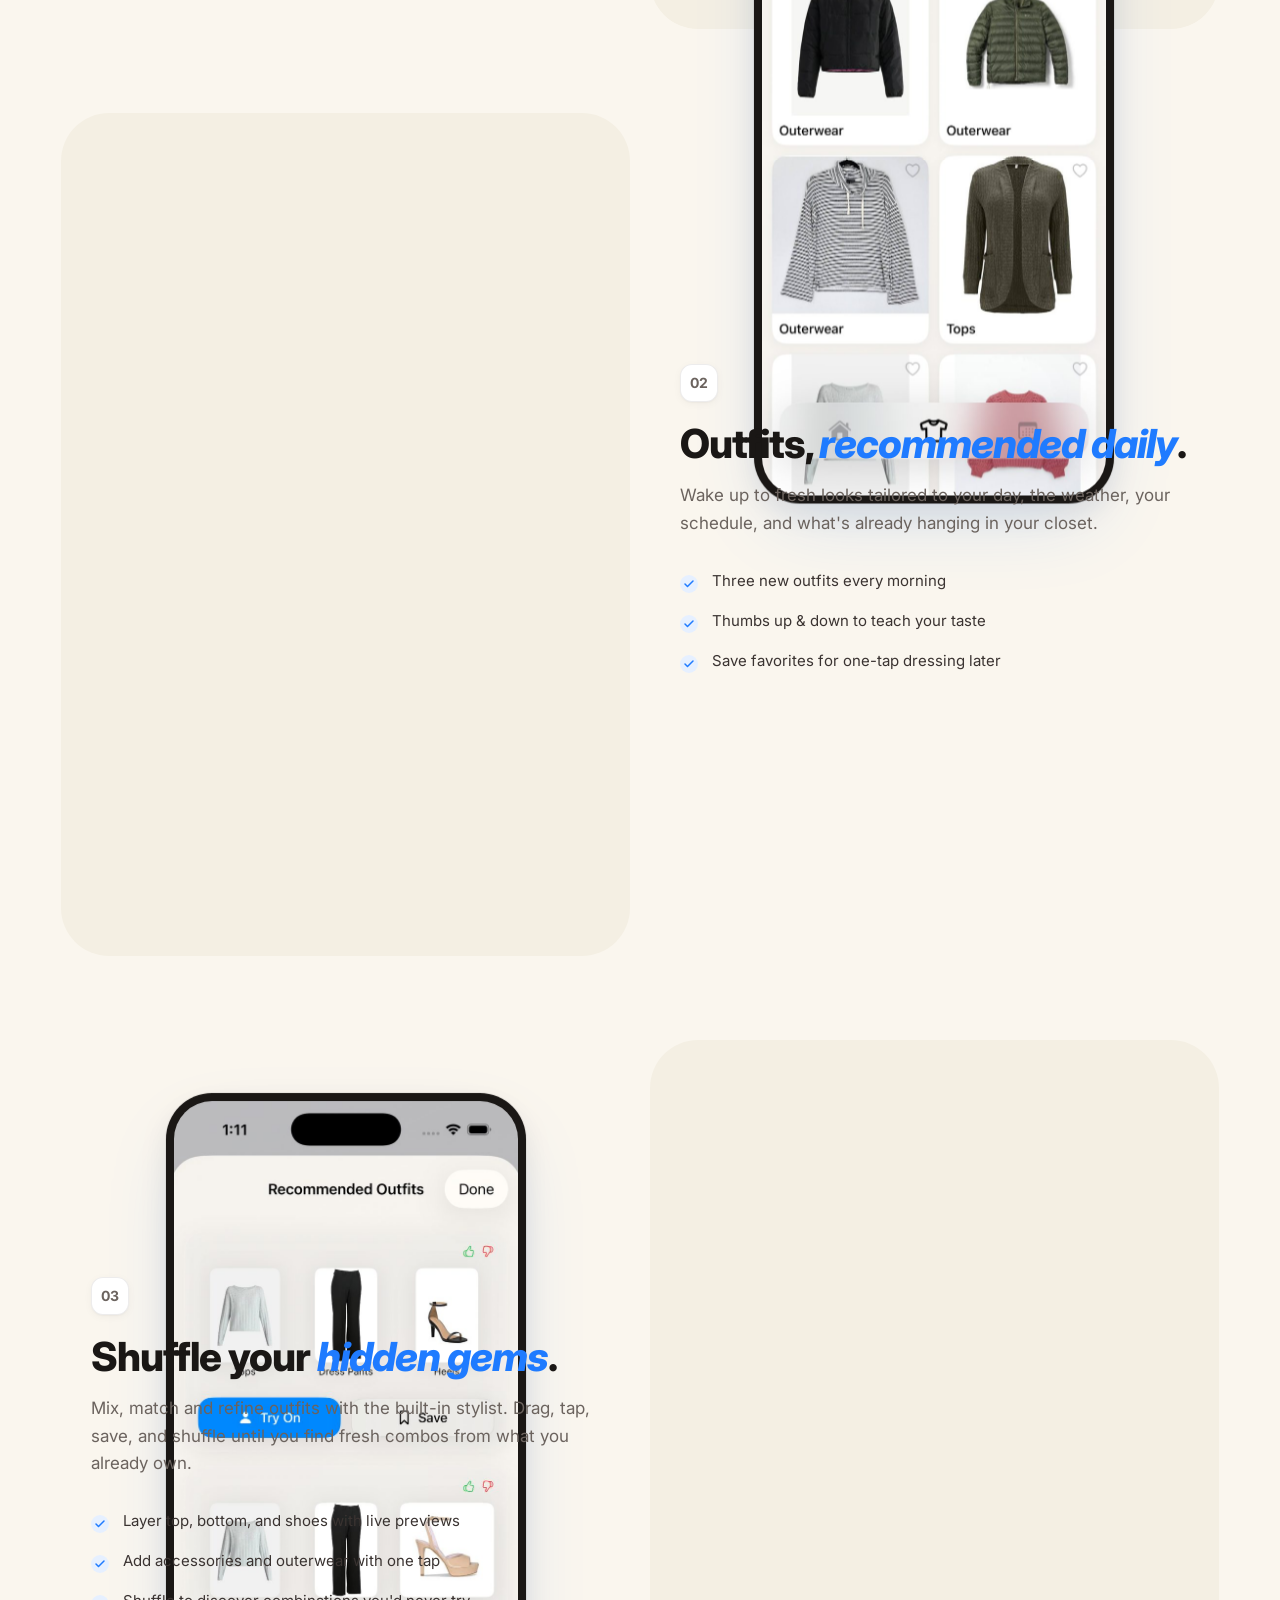
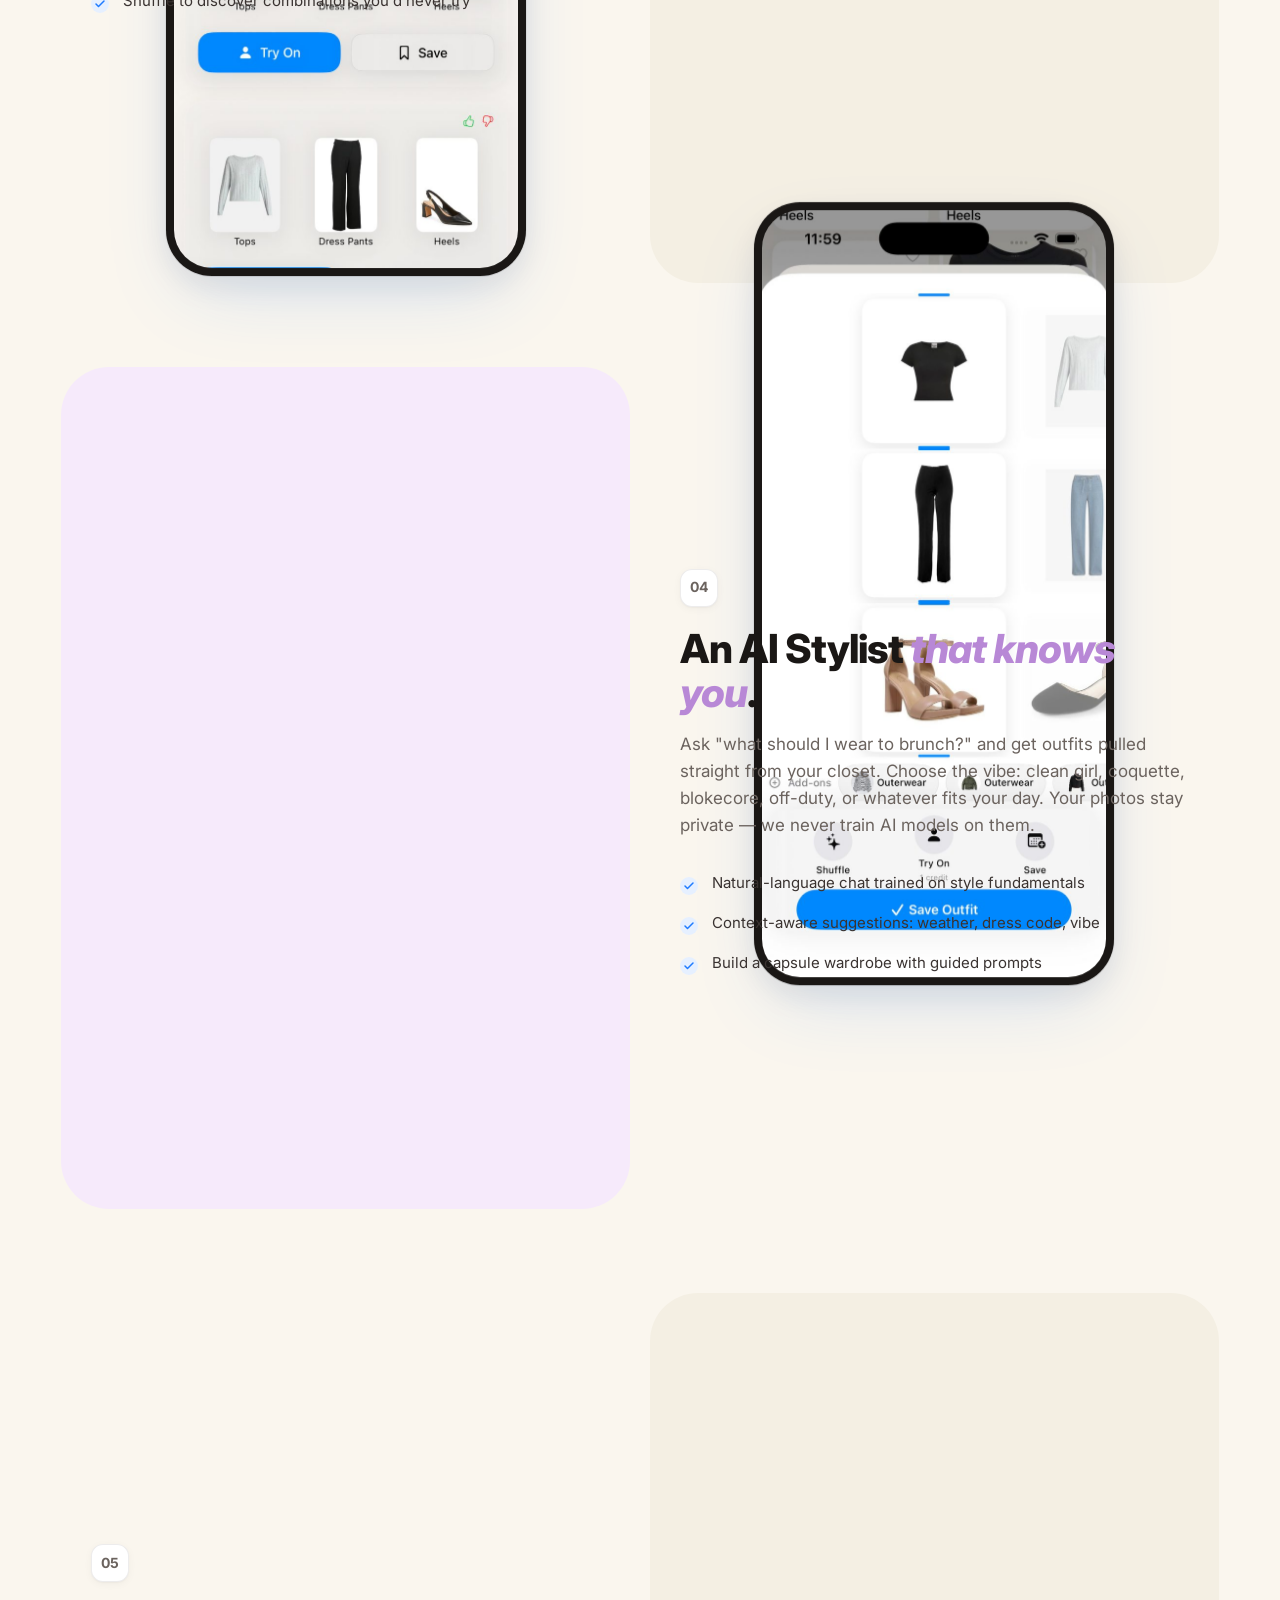
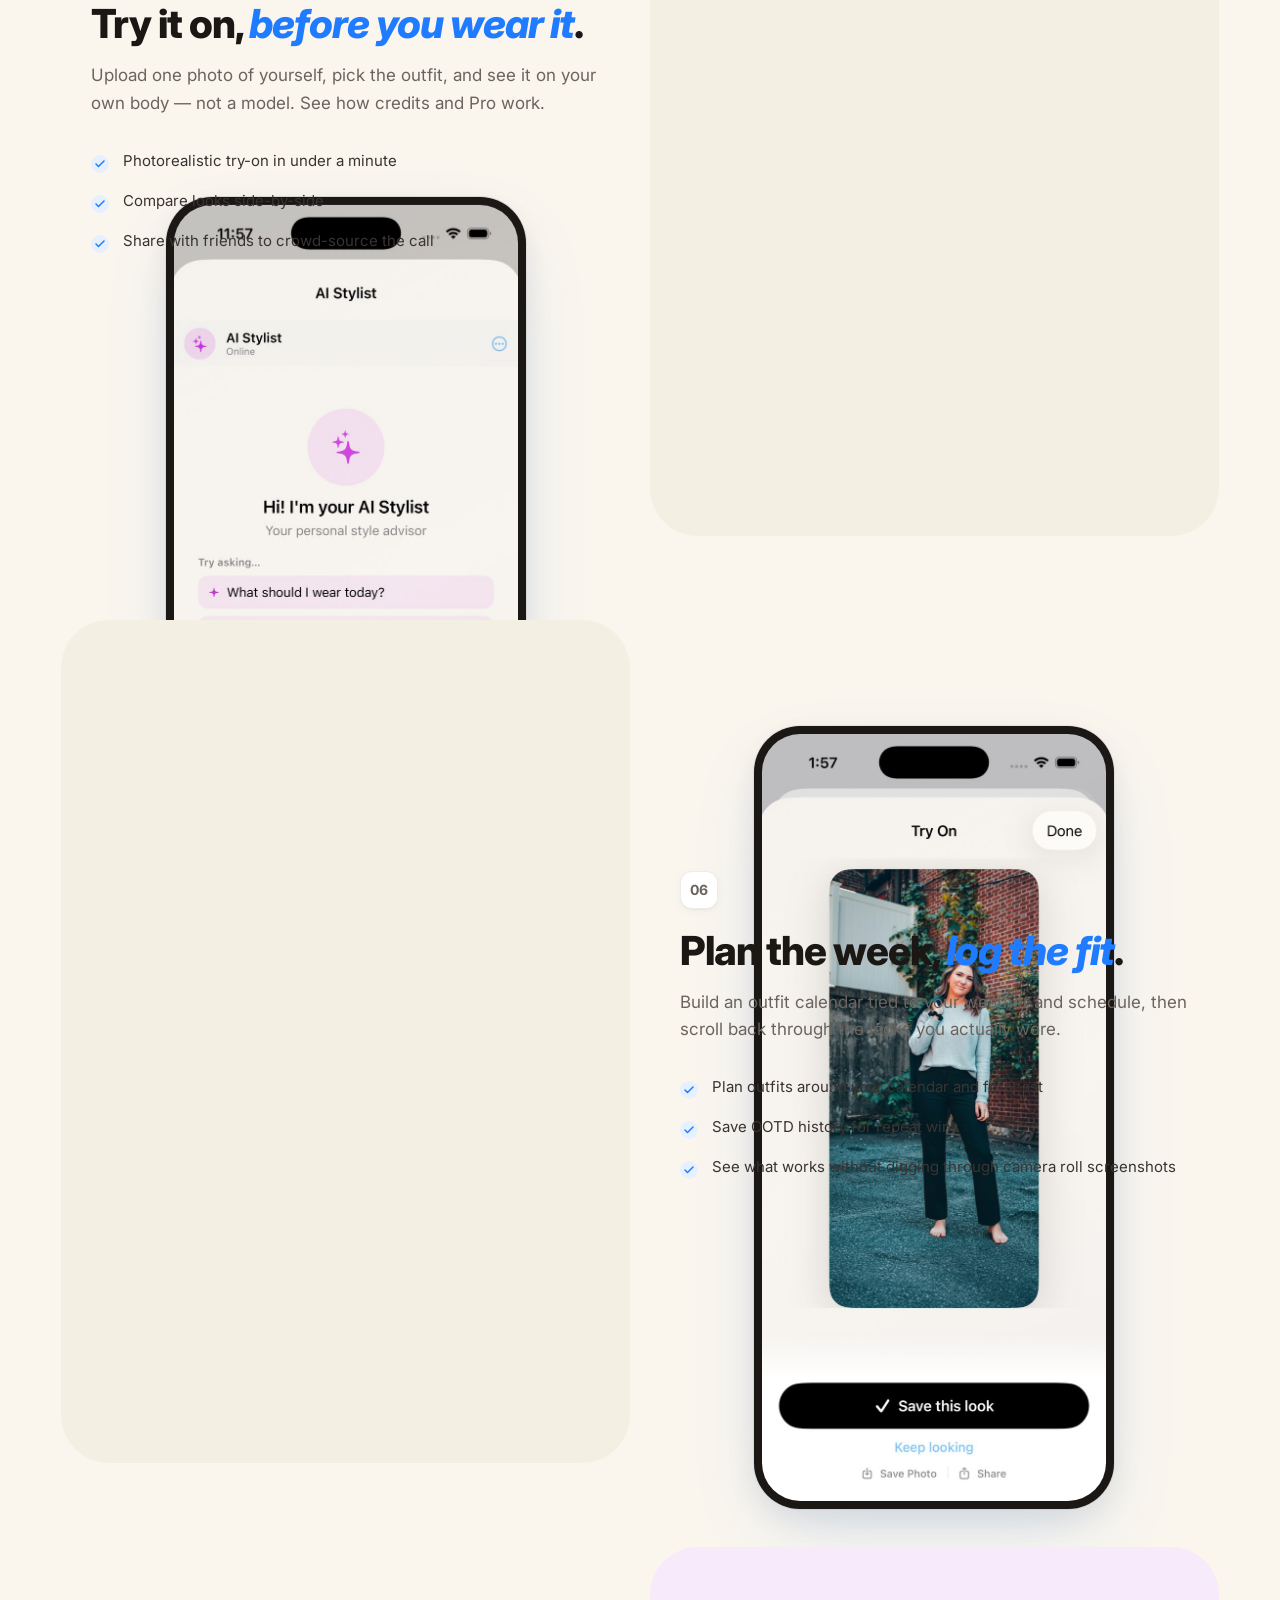
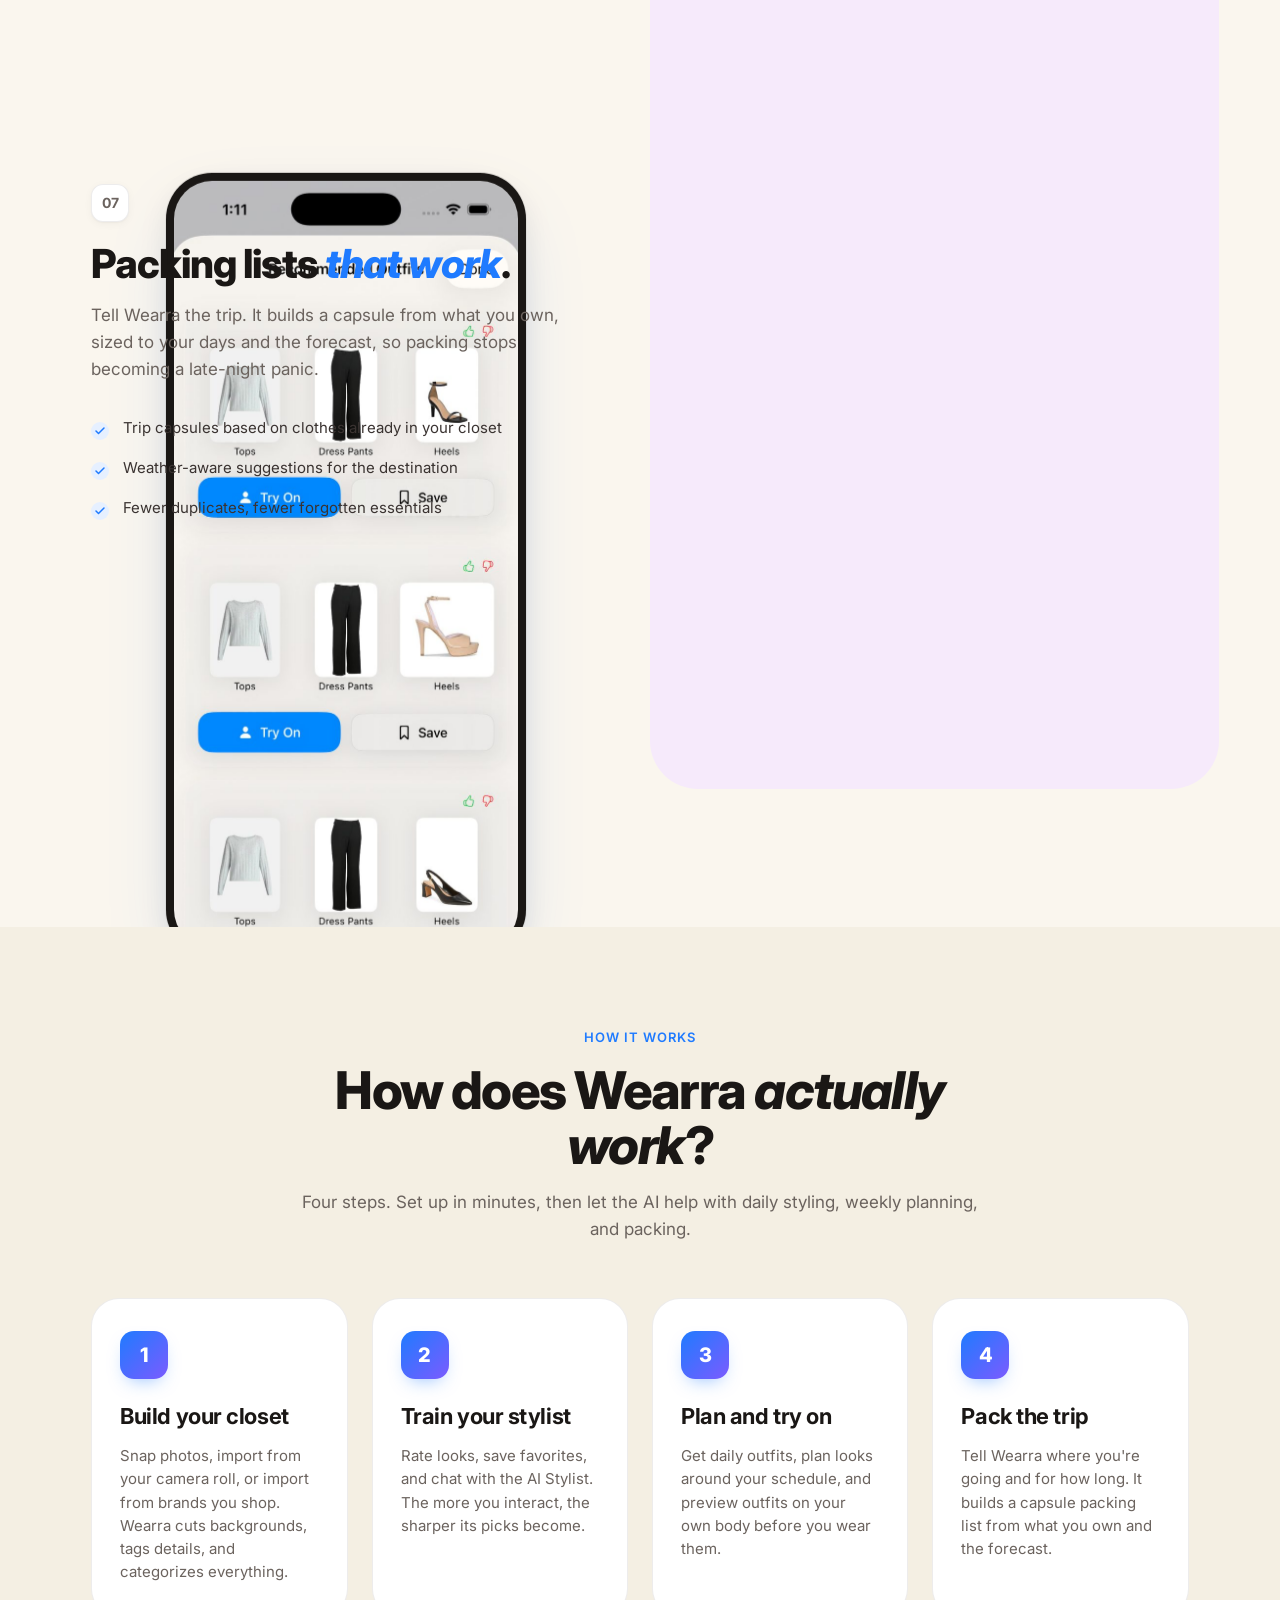
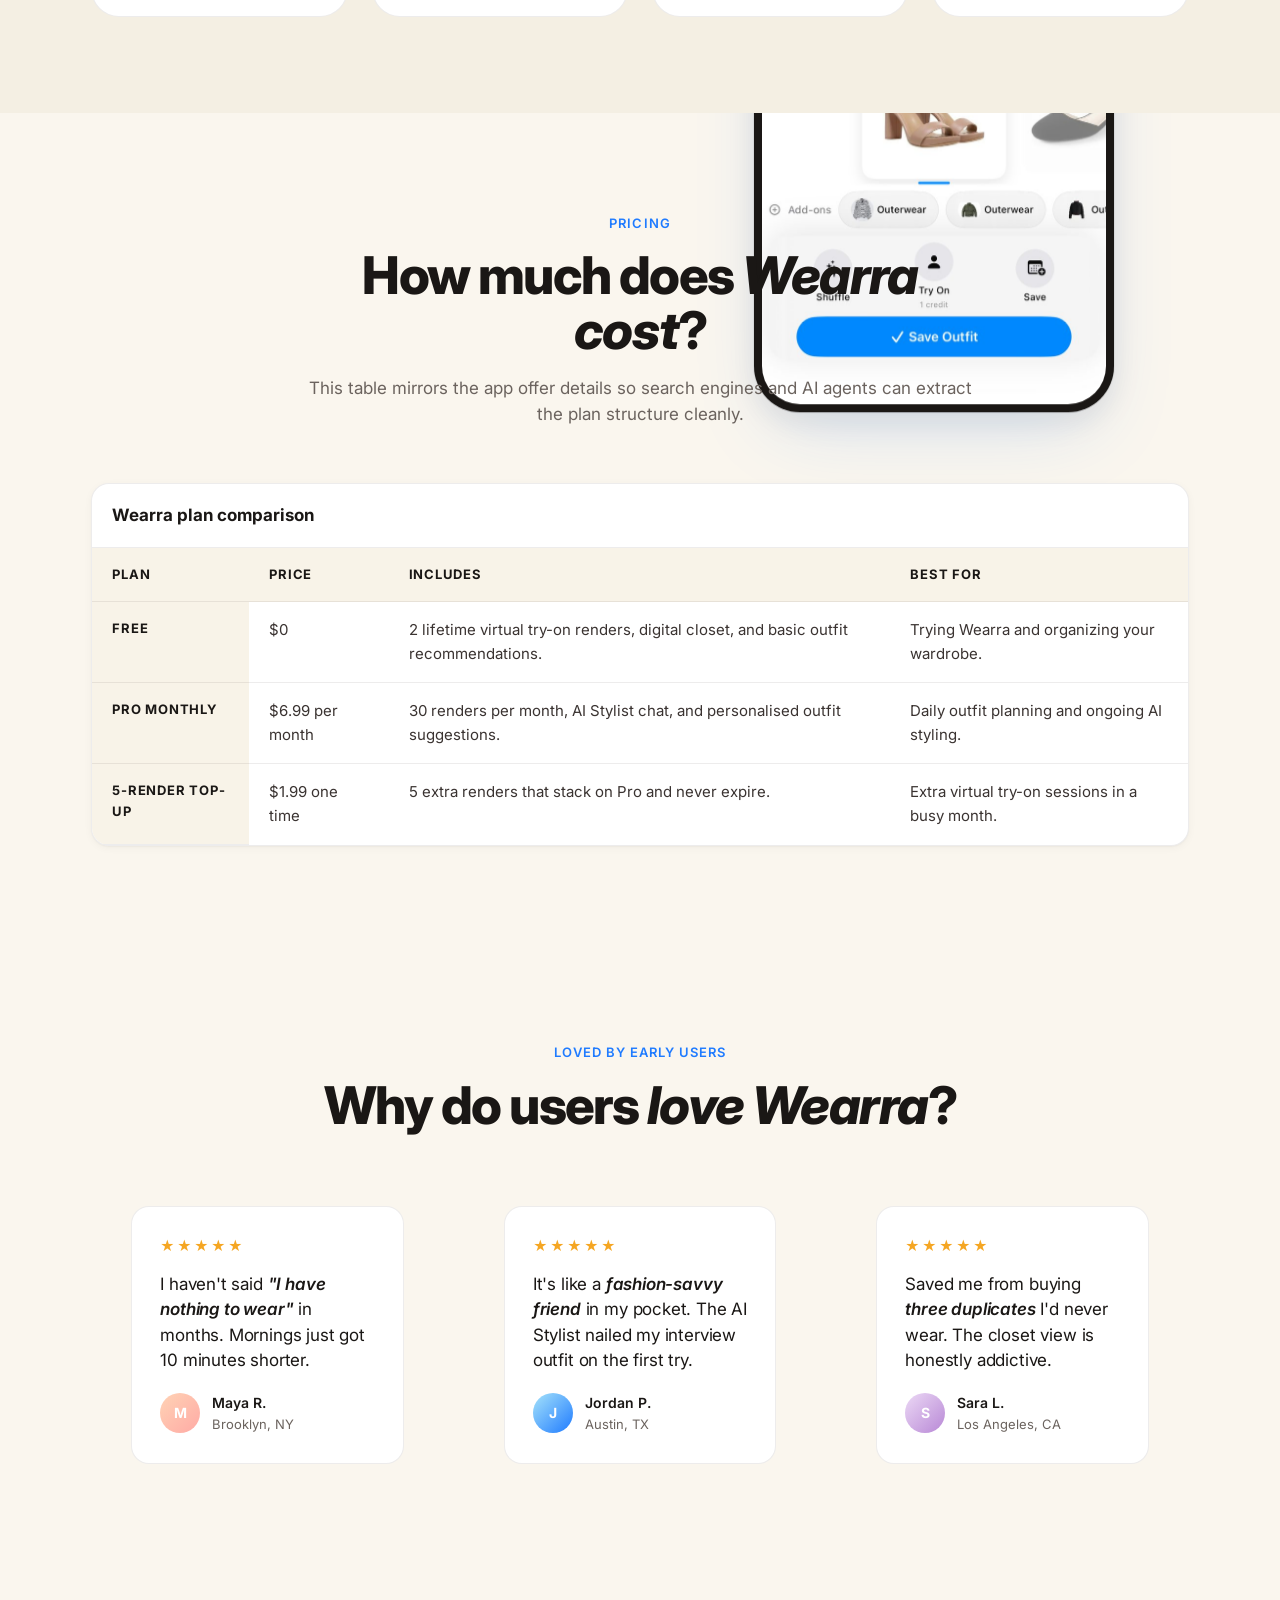
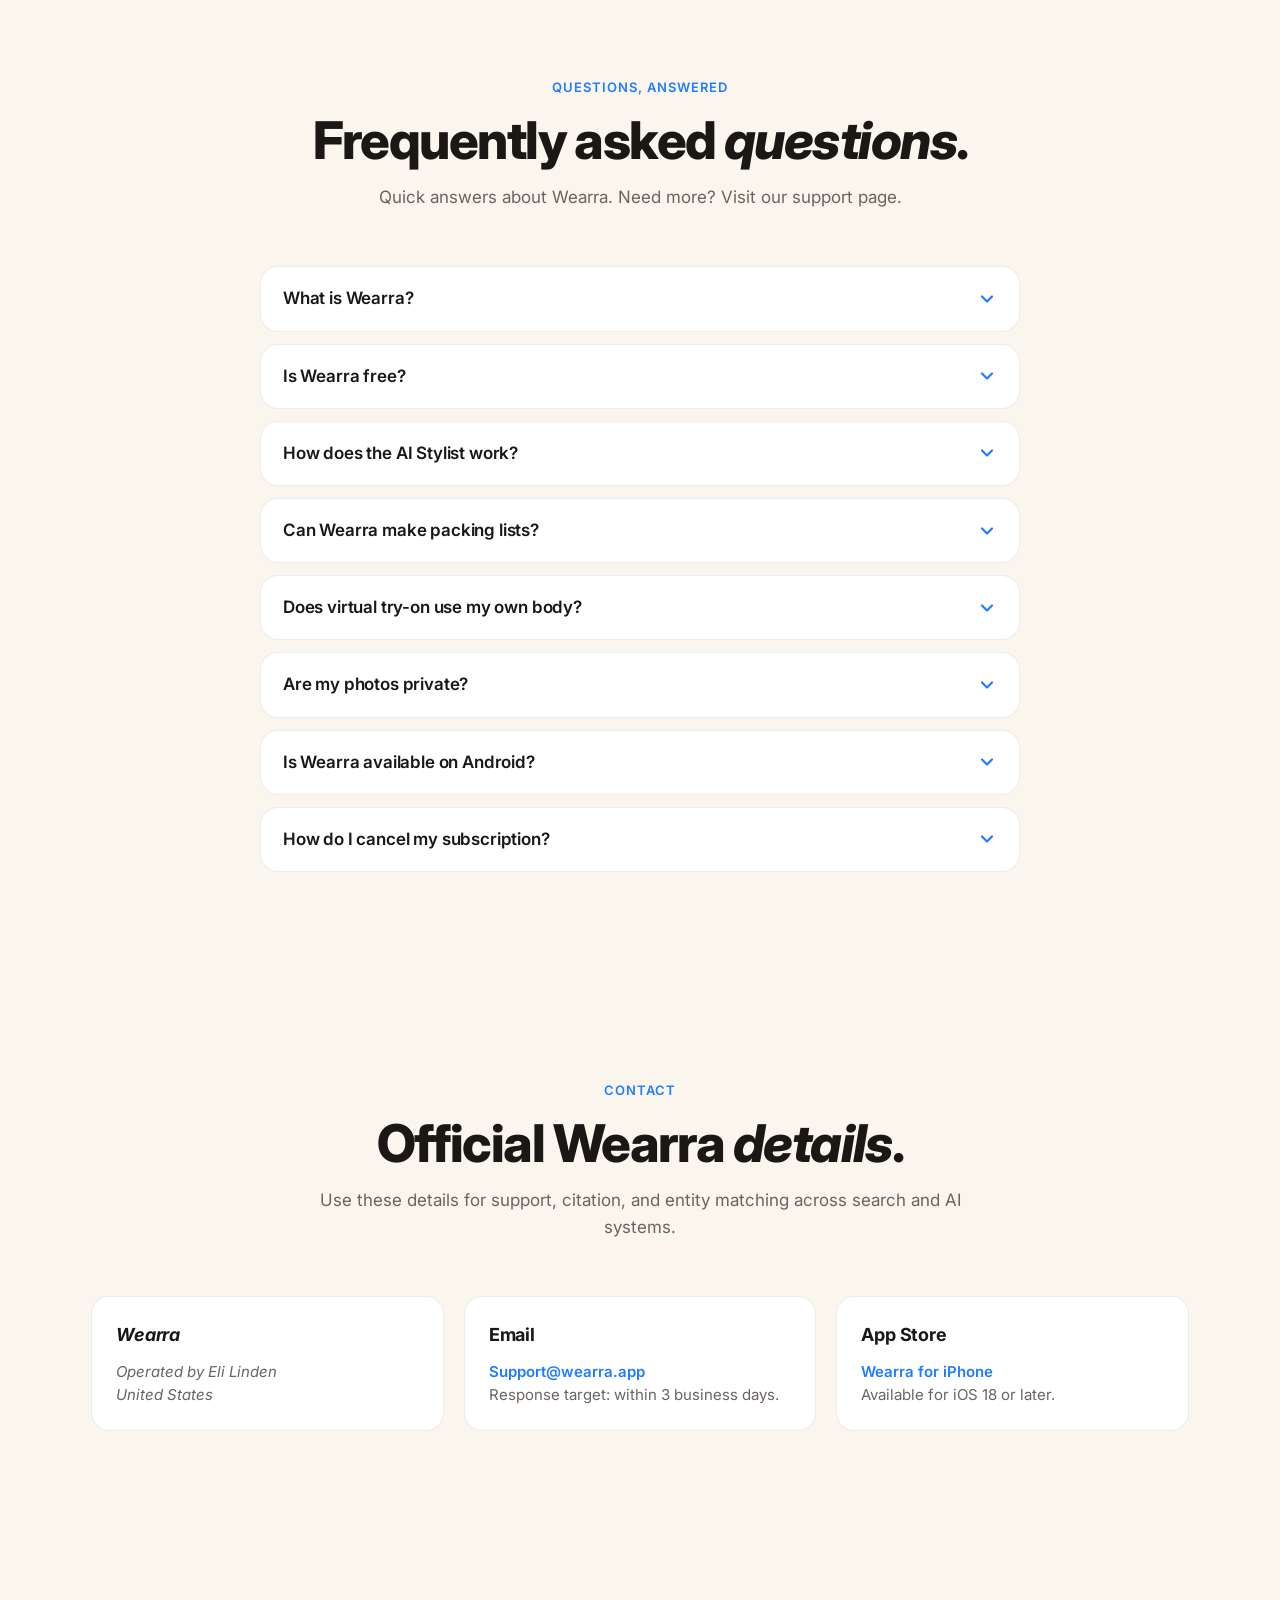
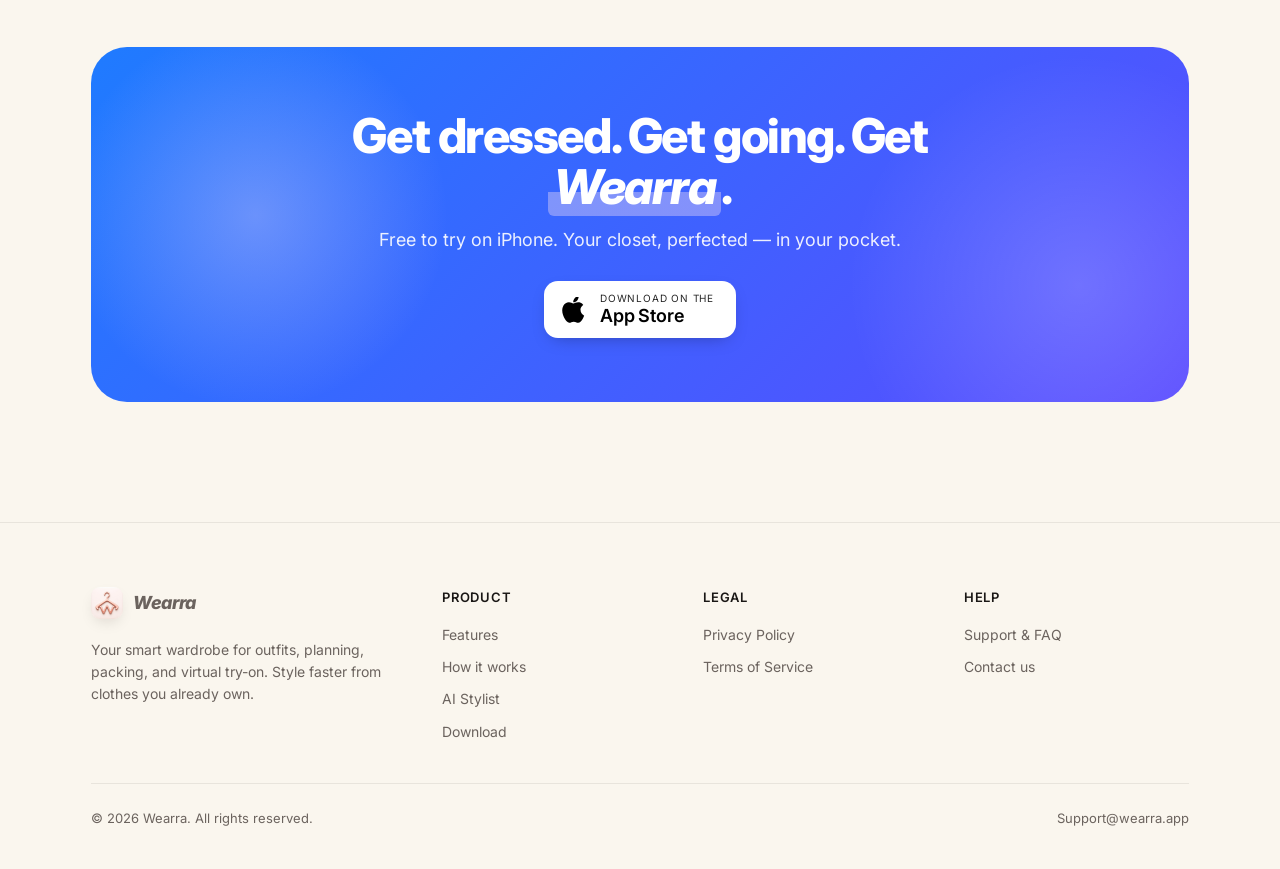
==== commit d497356a: "Initial commit" ====
--- a/index.html
+++ b/index.html
@@ -55,7 +55,54 @@
       "email": "Support@wearra.app",
       "logo": "https://wearra.app/og-image.png",
       "sameAs": [
-        "https://apps.apple.com/us/app/ai-outfits-digital-closet-ootd/id6761031400"
+        "https://apps.apple.com/us/app/ai-outfits-digital-closet-ootd/id6761031400",
+        "https://github.com/elilinden/Wearra",
+        "https://www.instagram.com/wearraapp/",
+        "https://www.tiktok.com/@funniestvideos"
+      ],
+      "knowsAbout": [
+        {
+          "@type": "DefinedTerm",
+          "@id": "https://en.wikipedia.org/wiki/Artificial_intelligence",
+          "name": "Artificial intelligence",
+          "url": "https://en.wikipedia.org/wiki/Artificial_intelligence",
+          "inDefinedTermSet": "https://en.wikipedia.org/"
+        },
+        {
+          "@type": "DefinedTerm",
+          "@id": "https://en.wikipedia.org/wiki/Generative_artificial_intelligence",
+          "name": "Generative artificial intelligence",
+          "url": "https://en.wikipedia.org/wiki/Generative_artificial_intelligence",
+          "inDefinedTermSet": "https://en.wikipedia.org/"
+        },
+        {
+          "@type": "DefinedTerm",
+          "@id": "https://en.wikipedia.org/wiki/Capsule_wardrobe",
+          "name": "Capsule wardrobe",
+          "url": "https://en.wikipedia.org/wiki/Capsule_wardrobe",
+          "inDefinedTermSet": "https://en.wikipedia.org/"
+        },
+        {
+          "@type": "DefinedTerm",
+          "@id": "https://en.wikipedia.org/wiki/Personal_shopper",
+          "name": "Personal stylist",
+          "url": "https://en.wikipedia.org/wiki/Personal_shopper",
+          "inDefinedTermSet": "https://en.wikipedia.org/"
+        },
+        {
+          "@type": "DefinedTerm",
+          "@id": "https://en.wikipedia.org/wiki/Fashion",
+          "name": "Fashion",
+          "url": "https://en.wikipedia.org/wiki/Fashion",
+          "inDefinedTermSet": "https://en.wikipedia.org/"
+        },
+        {
+          "@type": "DefinedTerm",
+          "@id": "https://en.wikipedia.org/wiki/Computer_vision",
+          "name": "Computer vision",
+          "url": "https://en.wikipedia.org/wiki/Computer_vision",
+          "inDefinedTermSet": "https://en.wikipedia.org/"
+        }
       ]
     },
     {
@@ -93,6 +140,10 @@
       "description": "An AI closet, stylist, virtual try-on, weekly outfit planner, and packing list builder for iPhone.",
       "publisher": { "@id": "https://wearra.app/#org" },
       "inLanguage": "en-US",
+      "speakable": {
+        "@type": "SpeakableSpecification",
+        "cssSelector": [".hero__title", ".hero__sub", ".section__title", ".section__sub", ".faq summary", ".faq details p"]
+      },
       "potentialAction": {
         "@type": "SearchAction",
         "target": {
@@ -205,7 +256,11 @@
       "breadcrumb": { "@id": "https://wearra.app/#breadcrumb" },
       "datePublished": "2026-04-20",
       "dateModified": "2026-05-22",
-      "inLanguage": "en-US"
+      "inLanguage": "en-US",
+      "speakable": {
+        "@type": "SpeakableSpecification",
+        "cssSelector": [".hero__title", ".hero__sub", ".quick-facts", ".section__title", ".faq summary", ".faq details p"]
+      }
     },
     {
       "@type": "Article",
@@ -218,7 +273,11 @@
       "mainEntityOfPage": { "@id": "https://wearra.app/#webpage" },
       "datePublished": "2026-04-20",
       "dateModified": "2026-05-22",
-      "inLanguage": "en-US"
+      "inLanguage": "en-US",
+      "speakable": {
+        "@type": "SpeakableSpecification",
+        "cssSelector": [".hero__title", ".hero__sub", ".quick-facts", ".section__title"]
+      }
     },
     {
       "@type": "BreadcrumbList",
@@ -283,6 +342,10 @@
     {
       "@type": "FAQPage",
       "@id": "https://wearra.app/#faq",
+      "speakable": {
+        "@type": "SpeakableSpecification",
+        "cssSelector": [".faq summary", ".faq details p"]
+      },
       "mainEntity": [
         {
           "@type": "Question",
@@ -547,7 +610,8 @@
 .trust{padding:32px 0 16px;border-top:1px solid var(--border);border-bottom:1px solid var(--border);background:var(--bg-soft)}
 .trust__row{display:grid;grid-template-columns:repeat(2,1fr);gap:20px;text-align:center}
 @media (min-width:720px){.trust__row{grid-template-columns:repeat(4,1fr)}}
-.trust__item{padding:8px}
+.trust__item{padding:8px;margin:0}
+.stat-callout{display:flex;flex-direction:column;align-items:center;justify-content:center;gap:4px}
 .trust__num{font-size:28px;font-weight:800;letter-spacing:-0.02em;color:var(--fg)}
 .trust__num em{font-style:italic;color:var(--primary)}
 .trust__lbl{font-size:13px;color:var(--fg-muted);margin-top:4px}
@@ -615,8 +679,9 @@
 
 /* ---------- How it works ---------- */
 .how{background:var(--bg-warm);position:relative}
-.how__grid{display:grid;grid-template-columns:1fr;gap:24px;counter-reset:step}
-@media (min-width:760px){.how__grid{grid-template-columns:repeat(3,1fr)}}
+.how__grid{display:grid;grid-template-columns:1fr;gap:24px;counter-reset:step;list-style:none;padding:0;margin:0}
+@media (min-width:760px){.how__grid{grid-template-columns:repeat(2,1fr)}}
+@media (min-width:1080px){.how__grid{grid-template-columns:repeat(4,1fr)}}
 .step{
   position:relative;background:var(--bg-soft);border:1px solid var(--border);
   border-radius:var(--radius-lg);padding:32px 28px;
@@ -827,10 +892,22 @@
 <!-- ===== Trust bar ===== -->
 <section class="trust" aria-label="At a glance">
   <div class="container trust__row">
-    <div class="trust__item reveal"><div class="trust__num">100<em>%</em></div><div class="trust__lbl">On-device privacy</div></div>
-    <div class="trust__item reveal"><div class="trust__num">5<em>×</em></div><div class="trust__lbl">Daily outfit picks</div></div>
-    <div class="trust__item reveal"><div class="trust__num">∞</div><div class="trust__lbl">Closet capacity</div></div>
-    <div class="trust__item reveal"><div class="trust__num">iOS<em> 18+</em></div><div class="trust__lbl">Built for iPhone</div></div>
+    <figure class="trust__item stat-callout reveal" role="group" aria-label="On-device privacy: 100%">
+      <div class="trust__num"><data value="100">100<em>%</em></data></div>
+      <figcaption class="trust__lbl">On-device privacy</figcaption>
+    </figure>
+    <figure class="trust__item stat-callout reveal" role="group" aria-label="Daily outfit picks: 5x">
+      <div class="trust__num"><data value="5">5<em>×</em></data></div>
+      <figcaption class="trust__lbl">Daily outfit picks</figcaption>
+    </figure>
+    <figure class="trust__item stat-callout reveal" role="group" aria-label="Closet capacity: unlimited">
+      <div class="trust__num">∞</div>
+      <figcaption class="trust__lbl">Closet capacity</figcaption>
+    </figure>
+    <figure class="trust__item stat-callout reveal" role="group" aria-label="Built for iPhone running iOS 18 or later">
+      <div class="trust__num">iOS<em> 18+</em></div>
+      <figcaption class="trust__lbl">Built for iPhone</figcaption>
+    </figure>
   </div>
 </section>
 
@@ -1000,31 +1077,31 @@
   <div class="container">
     <header class="section__head reveal">
       <span class="section__kicker">How it works</span>
-      <h2 class="section__title">Four steps to a <em>smarter closet</em>.</h2>
-      <p class="section__sub">Set up in minutes, then let the AI help with daily styling, weekly planning, and packing.</p>
+      <h2 class="section__title">How does Wearra <em>actually work</em>?</h2>
+      <p class="section__sub">Four steps. Set up in minutes, then let the AI help with daily styling, weekly planning, and packing.</p>
     </header>
-    <div class="how__grid">
-      <article class="step reveal">
-        <div class="step__num">1</div>
+    <ol class="how__grid" aria-label="Steps to set up Wearra">
+      <li class="step reveal">
+        <div class="step__num" aria-hidden="true">1</div>
         <h3>Build your closet</h3>
         <p>Snap photos, import from your camera roll, or import from brands you shop. Wearra cuts backgrounds, tags details, and categorizes everything.</p>
-      </article>
-      <article class="step reveal">
-        <div class="step__num">2</div>
+      </li>
+      <li class="step reveal">
+        <div class="step__num" aria-hidden="true">2</div>
         <h3>Train your stylist</h3>
         <p>Rate looks, save favorites, and chat with the AI Stylist. The more you interact, the sharper its picks become.</p>
-      </article>
-      <article class="step reveal">
-        <div class="step__num">3</div>
+      </li>
+      <li class="step reveal">
+        <div class="step__num" aria-hidden="true">3</div>
         <h3>Plan and try on</h3>
         <p>Get daily outfits, plan looks around your schedule, and preview outfits on your own body before you wear them.</p>
-      </article>
-      <article class="step reveal">
-        <div class="step__num">4</div>
+      </li>
+      <li class="step reveal">
+        <div class="step__num" aria-hidden="true">4</div>
         <h3>Pack the trip</h3>
         <p>Tell Wearra where you're going and for how long. It builds a capsule packing list from what you own and the forecast.</p>
-      </article>
-    </div>
+      </li>
+    </ol>
   </div>
 </section>
 
@@ -1033,7 +1110,7 @@
   <div class="container">
     <header class="section__head reveal">
       <span class="section__kicker">Pricing</span>
-      <h2 class="section__title" id="pricing-title">Clear options for <em>every closet</em>.</h2>
+      <h2 class="section__title" id="pricing-title">How much does <em>Wearra cost</em>?</h2>
       <p class="section__sub">This table mirrors the app offer details so search engines and AI agents can extract the plan structure cleanly.</p>
     </header>
     <div class="pricing-table reveal">
@@ -1077,7 +1154,7 @@
   <div class="container">
     <header class="section__head reveal">
       <span class="section__kicker">Loved by early users</span>
-      <h2 class="section__title">No more <em>"nothing to wear"</em>.</h2>
+      <h2 class="section__title">Why do users <em>love Wearra</em>?</h2>
     </header>
     <div class="testimonials__grid">
       <figure class="quote reveal">
